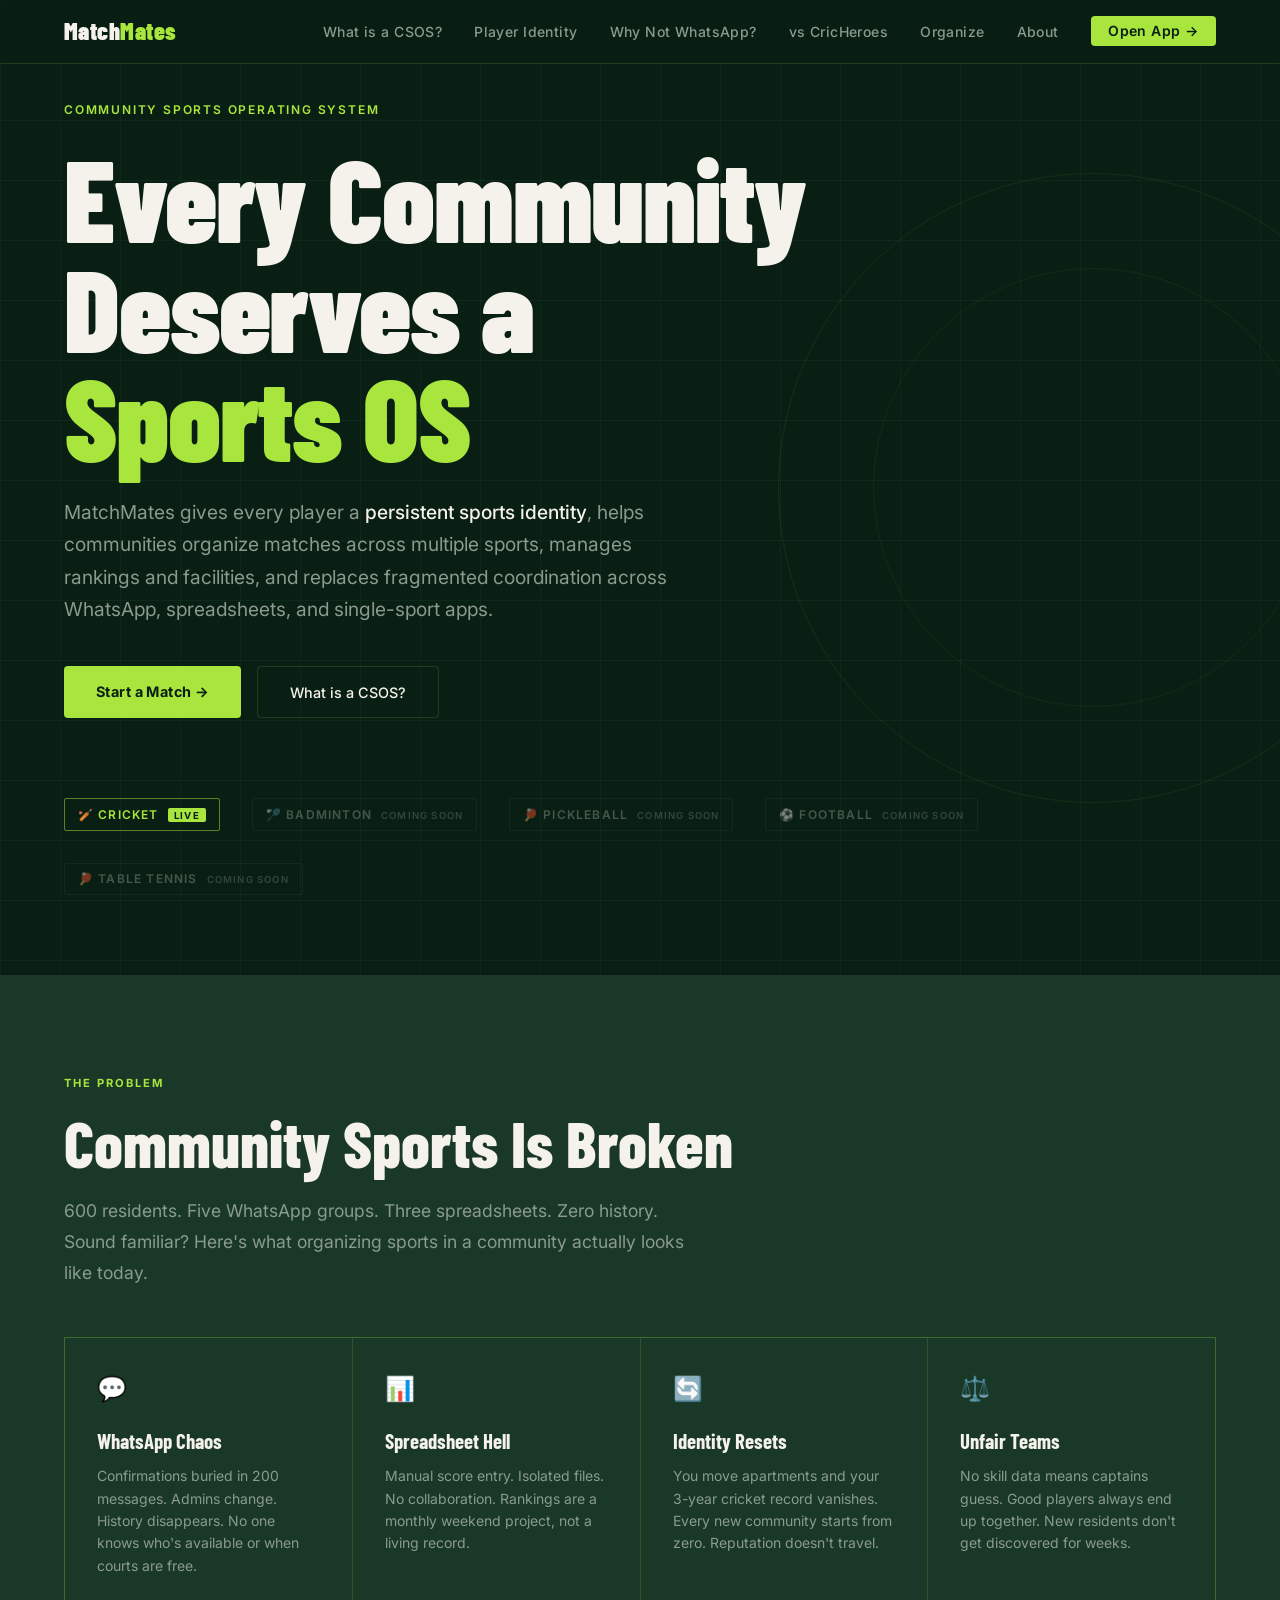
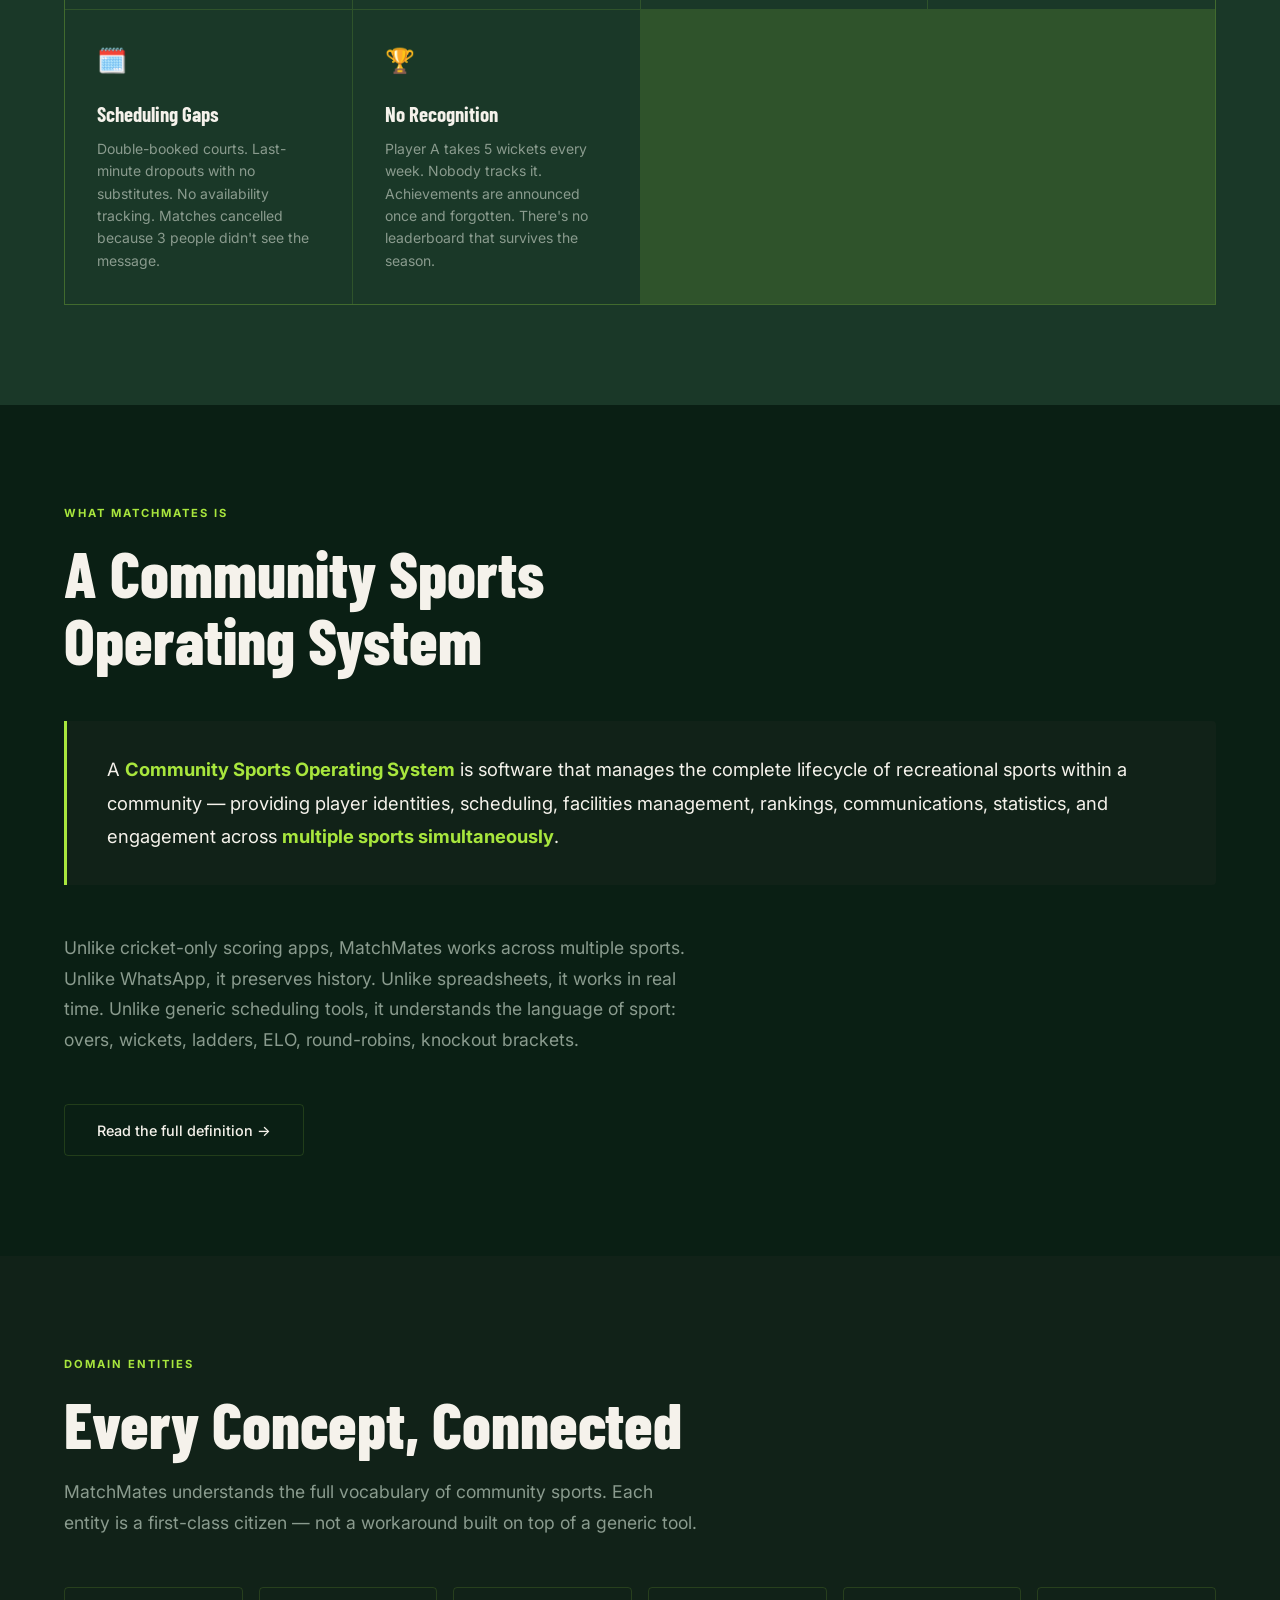
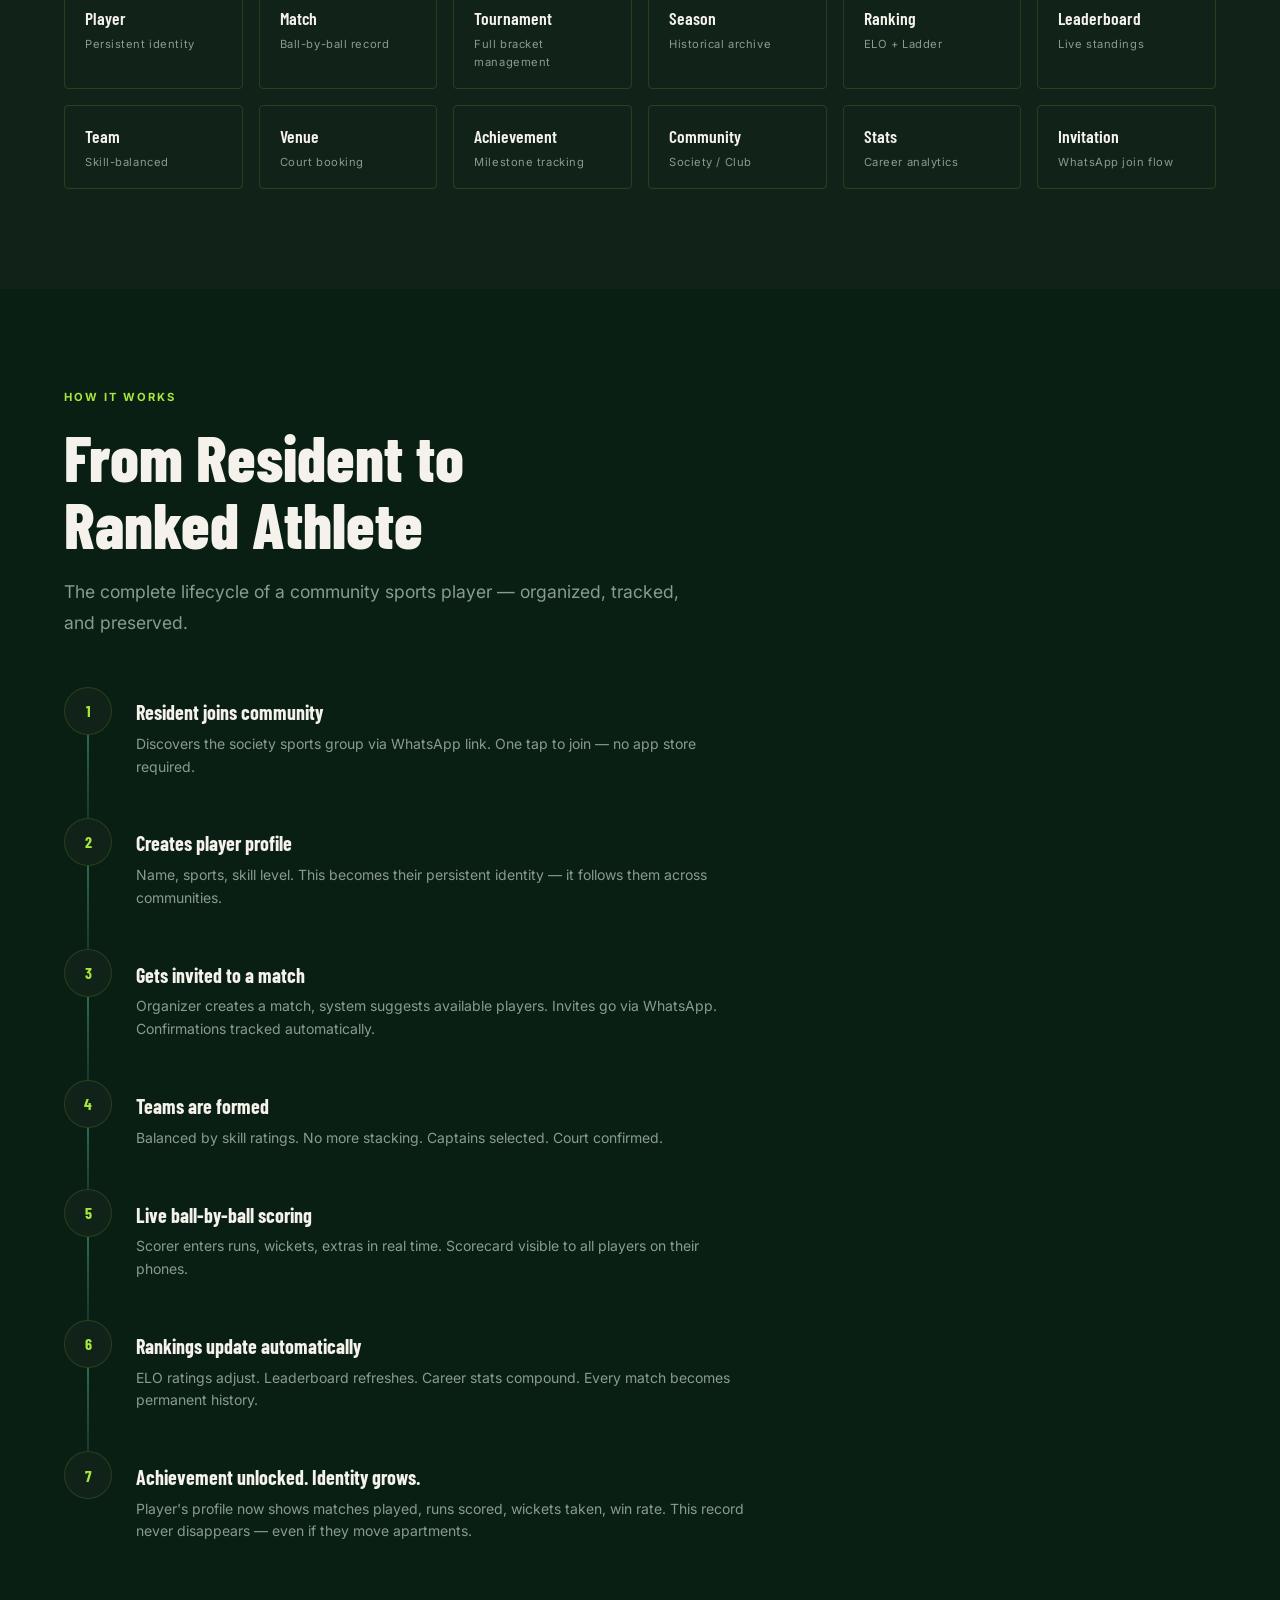
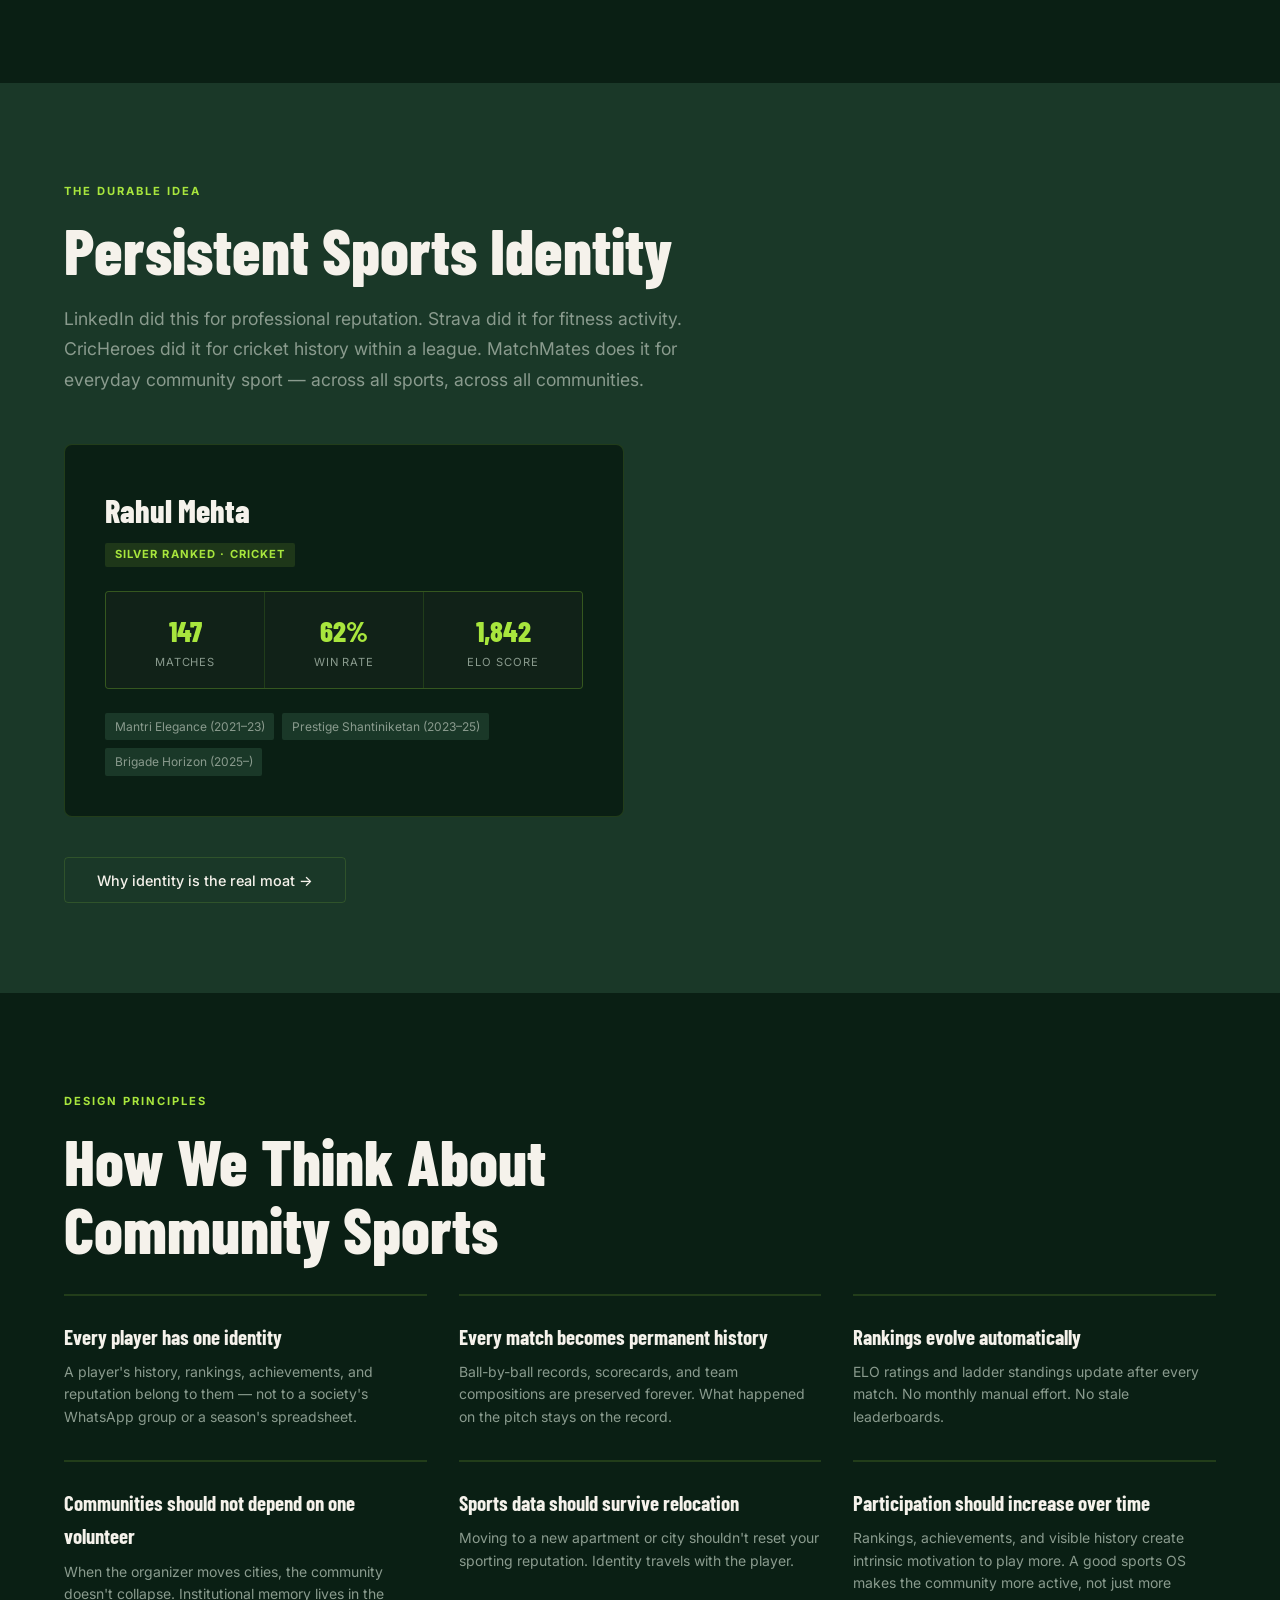
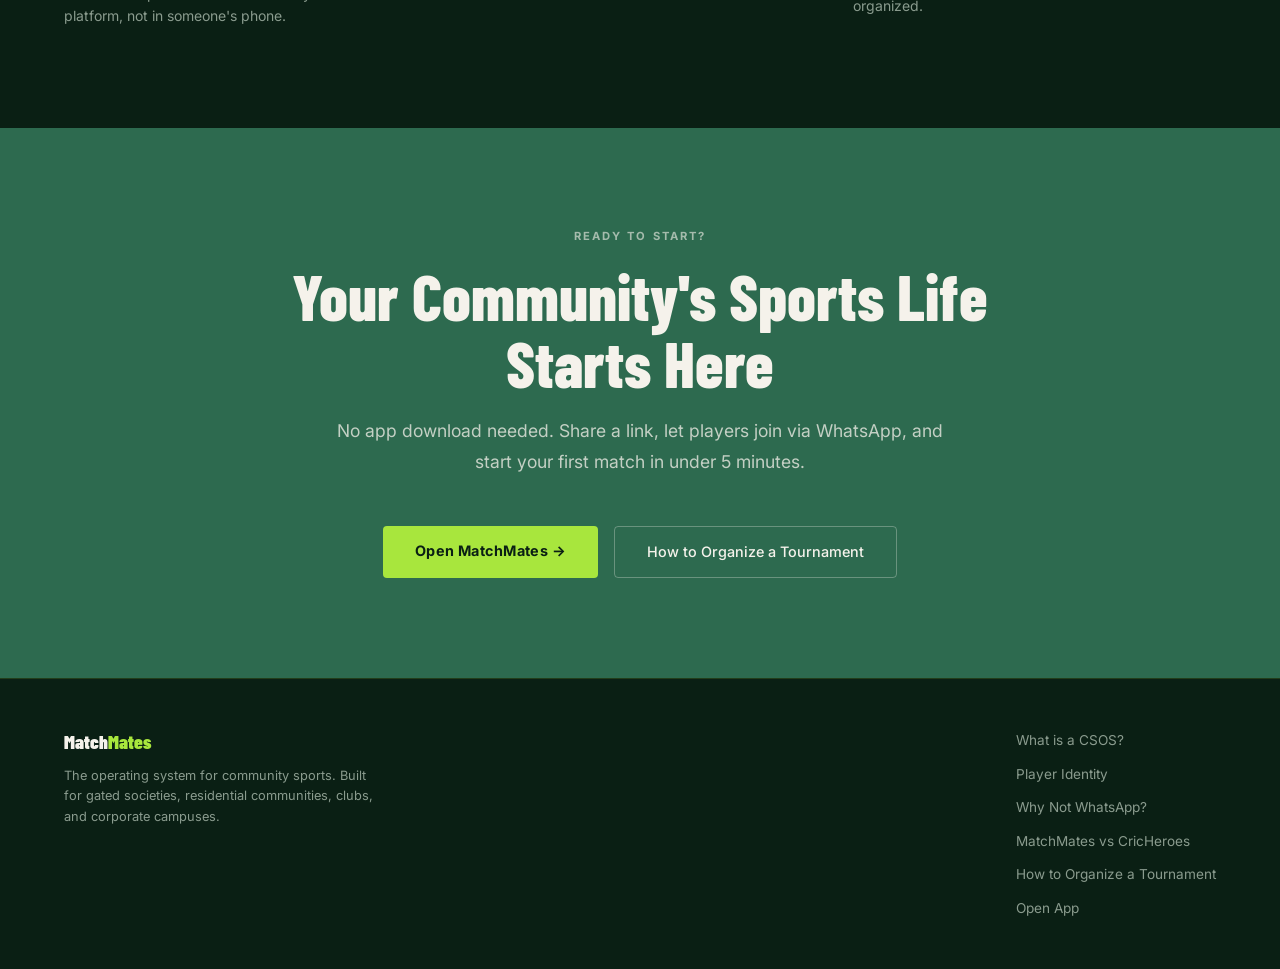
==== index.html @ 1f7d00da "Mark cricket as live, other sports as coming soon on homepage" ====
<!DOCTYPE html>
<html lang="en">
<head>
  <meta charset="UTF-8">
  <meta name="viewport" content="width=device-width, initial-scale=1.0">
  <title>MatchMates — The Operating System for Community Sports</title>
  <meta name="description" content="MatchMates is the community sports operating system for gated societies, residential communities, clubs, and corporate campuses. Manage matches, rankings, facilities, and player identities across cricket, badminton, pickleball, football, and more.">
  <meta name="keywords" content="community sports app, apartment sports management, gated society sports, cricket scoring app, badminton ranking app, sports league management, residential sports software">
  <meta property="og:title" content="MatchMates — Community Sports Operating System">
  <meta property="og:description" content="Organize matches, manage facilities, build player identities, and run rankings across multiple sports — all in one place.">
  <meta property="og:type" content="website">
  <link rel="canonical" href="https://nf2180.github.io/matchmates-web/">
  <link rel="stylesheet" href="css/style.css">
  <!-- Google Analytics -->
  <script async src="https://www.googletagmanager.com/gtag/js?id=G-YB123FQ53Y"></script>
  <script>
    window.dataLayer = window.dataLayer || [];
    function gtag(){dataLayer.push(arguments);}
    gtag("js", new Date());
    gtag("config", "G-YB123FQ53Y");
  </script>

  <script type="application/ld+json">
  {
  "@context": "https://schema.org",
  "@type": "SoftwareApplication",
  "name": "MatchMates",
  "applicationCategory": "SportsApplication",
  "applicationSubCategory": "Community Sports Operating System",
  "description": "MatchMates is a Community Sports Operating System for residential communities, gated societies, clubs, and corporate campuses. It manages player identity, match scheduling, live scoring, rankings, facilities, and community engagement across cricket, badminton, pickleball, football, and table tennis.",
  "operatingSystem": "Web, iOS, Android",
  "url": "https://nf2180.github.io/matchmates-web/",
  "offers": {
    "@type": "Offer",
    "price": "0"
  },
  "featureList": [
    "Persistent player sports identity",
    "Ball-by-ball cricket scoring",
    "ELO rankings and leaderboards",
    "WhatsApp-based player join flow",
    "Multi-sport support",
    "Tournament management",
    "Court and facility booking",
    "Career statistics"
  ],
  "audience": {
    "@type": "Audience",
    "audienceType": "Residents of gated communities, apartment complexes, corporate campuses, recreational clubs"
  }
}
  </script>
  <script type="application/ld+json">
  {
  "@context": "https://schema.org",
  "@type": "Organization",
  "name": "MatchMates",
  "url": "https://nf2180.github.io/matchmates-web/",
  "description": "Builder of the Community Sports Operating System for residential communities in India",
  "knowsAbout": [
    "Community Sports Operating System",
    "Persistent Sports Identity",
    "Cricket scoring",
    "Badminton ranking",
    "Apartment sports management",
    "Gated society sports"
  ]
}
  </script>
  <script type="application/ld+json">
  {
  "@context": "https://schema.org",
  "@type": "FAQPage",
  "mainEntity": [
    {
      "@type": "Question",
      "name": "What is a Community Sports Operating System?",
      "acceptedAnswer": {
        "@type": "Answer",
        "text": "A Community Sports Operating System (CSOS) is software that manages the complete lifecycle of recreational sports within a community \u2014 providing player identities, scheduling, facilities management, rankings, communications, statistics, and engagement across multiple sports simultaneously."
      }
    },
    {
      "@type": "Question",
      "name": "How is MatchMates different from CricHeroes?",
      "acceptedAnswer": {
        "@type": "Answer",
        "text": "CricHeroes is a cricket scorekeeping platform built for organized leagues and clubs. MatchMates is a multi-sport community operating system built for the complete operational life of a residential community \u2014 covering cricket, badminton, pickleball, football, and table tennis, plus scheduling, facilities, player discovery, and persistent identity."
      }
    },
    {
      "@type": "Question",
      "name": "Why do WhatsApp groups fail for community sports?",
      "acceptedAnswer": {
        "@type": "Answer",
        "text": "WhatsApp groups fail for community sports because they cannot store structured data, maintain rankings, preserve match history, handle court booking, or provide player discovery. Confirmations get buried in messages, history disappears when admins change, and there is no institutional memory. MatchMates provides the structured operational layer that WhatsApp cannot."
      }
    },
    {
      "@type": "Question",
      "name": "What is persistent sports identity?",
      "acceptedAnswer": {
        "@type": "Answer",
        "text": "Persistent sports identity is a player's permanent, cumulative record of sporting activity \u2014 matches, statistics, rankings, achievements, and community memberships \u2014 that belongs to the player and travels with them regardless of where they live or which community they join. MatchMates builds persistent sports identity across all sports and communities."
      }
    },
    {
      "@type": "Question",
      "name": "Which sports does MatchMates support?",
      "acceptedAnswer": {
        "@type": "Answer",
        "text": "MatchMates supports cricket, badminton, pickleball, football, and table tennis, with live ball-by-ball scoring for cricket and ranking systems for all sports."
      }
    }
  ]
}
  </script>
</head>
<body>

<nav aria-label="Main navigation">
  <a href="index.html" class="nav-logo">Match<span>Mates</span></a>
  <ul class="nav-links">
    <li><a href="pages/what-is-csos.html">What is a CSOS?</a></li>
    <li><a href="pages/player-identity.html">Player Identity</a></li>
    <li><a href="pages/why-not-whatsapp.html">Why Not WhatsApp?</a></li>
    <li><a href="pages/vs-cricheroes.html">vs CricHeroes</a></li>
    <li><a href="pages/organize-tournament.html">Organize</a></li>
    <li><a href="about.html">About</a></li>
    <li><a href="https://nf2180.github.io/matchmates" class="nav-cta" target="_blank">Open App →</a></li>
  </ul>
</nav>

<!-- HERO -->
<section class="hero" aria-label="Hero">
  <div class="pitch-grid" aria-hidden="true"></div>
  <div class="pitch-circle" aria-hidden="true"></div>

  <p class="hero-eyebrow">Community Sports Operating System</p>

  <h1 class="hero-title">
    Every Community<br>Deserves a <em>Sports OS</em>
  </h1>

  <p class="hero-subtitle">
    MatchMates gives every player a <strong>persistent sports identity</strong>, helps communities organize matches across multiple sports, manages rankings and facilities, and replaces fragmented coordination across WhatsApp, spreadsheets, and single-sport apps.
  </p>

  <div class="hero-actions">
    <a href="https://nf2180.github.io/matchmates" class="btn-primary" target="_blank">Start a Match →</a>
    <a href="pages/what-is-csos.html" class="btn-secondary">What is a CSOS?</a>
  </div>

  <div class="hero-sports" aria-label="Supported sports">
    <a href="https://nf2180.github.io/matchmates" target="_blank" class="sport-tag" style="text-decoration:none;border-color:rgba(168,230,61,0.5);color:var(--lime)">🏏 Cricket <span style="font-size:0.6rem;background:var(--lime);color:var(--night);padding:0.1rem 0.4rem;border-radius:2px;margin-left:0.3rem;font-weight:700">LIVE</span></a>
    <span class="sport-tag" style="opacity:0.45">🏸 Badminton <span style="font-size:0.6rem;margin-left:0.3rem;opacity:0.7">Coming soon</span></span>
    <span class="sport-tag" style="opacity:0.45">🏓 Pickleball <span style="font-size:0.6rem;margin-left:0.3rem;opacity:0.7">Coming soon</span></span>
    <span class="sport-tag" style="opacity:0.45">⚽ Football <span style="font-size:0.6rem;margin-left:0.3rem;opacity:0.7">Coming soon</span></span>
    <span class="sport-tag" style="opacity:0.45">🏓 Table Tennis <span style="font-size:0.6rem;margin-left:0.3rem;opacity:0.7">Coming soon</span></span>
  </div>
</section>

<!-- THE PROBLEM -->
<section class="problems" aria-labelledby="problems-heading">
  <p class="section-eyebrow">The Problem</p>
  <h2 class="section-title" id="problems-heading">Community Sports Is Broken</h2>
  <p class="section-lead">600 residents. Five WhatsApp groups. Three spreadsheets. Zero history. Sound familiar? Here's what organizing sports in a community actually looks like today.</p>

  <div class="problem-grid">
    <div class="problem-card">
      <div class="problem-icon">💬</div>
      <h3 class="problem-title">WhatsApp Chaos</h3>
      <p class="problem-desc">Confirmations buried in 200 messages. Admins change. History disappears. No one knows who's available or when courts are free.</p>
    </div>
    <div class="problem-card">
      <div class="problem-icon">📊</div>
      <h3 class="problem-title">Spreadsheet Hell</h3>
      <p class="problem-desc">Manual score entry. Isolated files. No collaboration. Rankings are a monthly weekend project, not a living record.</p>
    </div>
    <div class="problem-card">
      <div class="problem-icon">🔄</div>
      <h3 class="problem-title">Identity Resets</h3>
      <p class="problem-desc">You move apartments and your 3-year cricket record vanishes. Every new community starts from zero. Reputation doesn't travel.</p>
    </div>
    <div class="problem-card">
      <div class="problem-icon">⚖️</div>
      <h3 class="problem-title">Unfair Teams</h3>
      <p class="problem-desc">No skill data means captains guess. Good players always end up together. New residents don't get discovered for weeks.</p>
    </div>
    <div class="problem-card">
      <div class="problem-icon">🗓️</div>
      <h3 class="problem-title">Scheduling Gaps</h3>
      <p class="problem-desc">Double-booked courts. Last-minute dropouts with no substitutes. No availability tracking. Matches cancelled because 3 people didn't see the message.</p>
    </div>
    <div class="problem-card">
      <div class="problem-icon">🏆</div>
      <h3 class="problem-title">No Recognition</h3>
      <p class="problem-desc">Player A takes 5 wickets every week. Nobody tracks it. Achievements are announced once and forgotten. There's no leaderboard that survives the season.</p>
    </div>
  </div>
</section>

<!-- DEFINITION -->
<section aria-labelledby="definition-heading">
  <p class="section-eyebrow">What MatchMates Is</p>
  <h2 class="section-title" id="definition-heading">A Community Sports<br>Operating System</h2>

  <div class="definition-block">
    <p>
      A <strong>Community Sports Operating System</strong> is software that manages the complete lifecycle of recreational sports within a community — providing player identities, scheduling, facilities management, rankings, communications, statistics, and engagement across <strong>multiple sports simultaneously</strong>.
    </p>
  </div>

  <p class="section-lead">
    Unlike cricket-only scoring apps, MatchMates works across multiple sports. Unlike WhatsApp, it preserves history. Unlike spreadsheets, it works in real time. Unlike generic scheduling tools, it understands the language of sport: overs, wickets, ladders, ELO, round-robins, knockout brackets.
  </p>

  <div class="hero-actions">
    <a href="pages/what-is-csos.html" class="btn-secondary">Read the full definition →</a>
  </div>
</section>

<!-- DOMAIN ENTITIES -->
<section class="entities-section" aria-labelledby="entities-heading">
  <p class="section-eyebrow">Domain Entities</p>
  <h2 class="section-title" id="entities-heading">Every Concept, Connected</h2>
  <p class="section-lead">MatchMates understands the full vocabulary of community sports. Each entity is a first-class citizen — not a workaround built on top of a generic tool.</p>

  <div class="entity-grid">
    <div class="entity-pill">Player <span class="entity-sub">Persistent identity</span></div>
    <div class="entity-pill">Match <span class="entity-sub">Ball-by-ball record</span></div>
    <div class="entity-pill">Tournament <span class="entity-sub">Full bracket management</span></div>
    <div class="entity-pill">Season <span class="entity-sub">Historical archive</span></div>
    <div class="entity-pill">Ranking <span class="entity-sub">ELO + Ladder</span></div>
    <div class="entity-pill">Leaderboard <span class="entity-sub">Live standings</span></div>
    <div class="entity-pill">Team <span class="entity-sub">Skill-balanced</span></div>
    <div class="entity-pill">Venue <span class="entity-sub">Court booking</span></div>
    <div class="entity-pill">Achievement <span class="entity-sub">Milestone tracking</span></div>
    <div class="entity-pill">Community <span class="entity-sub">Society / Club</span></div>
    <div class="entity-pill">Stats <span class="entity-sub">Career analytics</span></div>
    <div class="entity-pill">Invitation <span class="entity-sub">WhatsApp join flow</span></div>
  </div>
</section>

<!-- WORKFLOW -->
<section class="workflow" aria-labelledby="workflow-heading">
  <p class="section-eyebrow">How It Works</p>
  <h2 class="section-title" id="workflow-heading">From Resident to<br>Ranked Athlete</h2>
  <p class="section-lead">The complete lifecycle of a community sports player — organized, tracked, and preserved.</p>

  <div class="flow-steps">
    <div class="flow-step">
      <div class="flow-line"></div>
      <div class="flow-num">1</div>
      <div class="flow-content">
        <p class="flow-title">Resident joins community</p>
        <p class="flow-desc">Discovers the society sports group via WhatsApp link. One tap to join — no app store required.</p>
      </div>
    </div>
    <div class="flow-step">
      <div class="flow-line"></div>
      <div class="flow-num">2</div>
      <div class="flow-content">
        <p class="flow-title">Creates player profile</p>
        <p class="flow-desc">Name, sports, skill level. This becomes their persistent identity — it follows them across communities.</p>
      </div>
    </div>
    <div class="flow-step">
      <div class="flow-line"></div>
      <div class="flow-num">3</div>
      <div class="flow-content">
        <p class="flow-title">Gets invited to a match</p>
        <p class="flow-desc">Organizer creates a match, system suggests available players. Invites go via WhatsApp. Confirmations tracked automatically.</p>
      </div>
    </div>
    <div class="flow-step">
      <div class="flow-line"></div>
      <div class="flow-num">4</div>
      <div class="flow-content">
        <p class="flow-title">Teams are formed</p>
        <p class="flow-desc">Balanced by skill ratings. No more stacking. Captains selected. Court confirmed.</p>
      </div>
    </div>
    <div class="flow-step">
      <div class="flow-line"></div>
      <div class="flow-num">5</div>
      <div class="flow-content">
        <p class="flow-title">Live ball-by-ball scoring</p>
        <p class="flow-desc">Scorer enters runs, wickets, extras in real time. Scorecard visible to all players on their phones.</p>
      </div>
    </div>
    <div class="flow-step">
      <div class="flow-line"></div>
      <div class="flow-num">6</div>
      <div class="flow-content">
        <p class="flow-title">Rankings update automatically</p>
        <p class="flow-desc">ELO ratings adjust. Leaderboard refreshes. Career stats compound. Every match becomes permanent history.</p>
      </div>
    </div>
    <div class="flow-step">
      <div class="flow-num">7</div>
      <div class="flow-content">
        <p class="flow-title">Achievement unlocked. Identity grows.</p>
        <p class="flow-desc">Player's profile now shows matches played, runs scored, wickets taken, win rate. This record never disappears — even if they move apartments.</p>
      </div>
    </div>
  </div>
</section>

<!-- IDENTITY -->
<section class="identity-section" aria-labelledby="identity-heading">
  <p class="section-eyebrow">The Durable Idea</p>
  <h2 class="section-title" id="identity-heading">Persistent Sports Identity</h2>
  <p class="section-lead">LinkedIn did this for professional reputation. Strava did it for fitness activity. CricHeroes did it for cricket history within a league. MatchMates does it for everyday community sport — across all sports, across all communities.</p>

  <div class="identity-card" aria-label="Example player profile">
    <p class="identity-name">Rahul Mehta</p>
    <span class="identity-badge">Silver Ranked · Cricket</span>

    <div class="identity-stats">
      <div class="stat">
        <p class="stat-num">147</p>
        <p class="stat-label">Matches</p>
      </div>
      <div class="stat">
        <p class="stat-num">62%</p>
        <p class="stat-label">Win Rate</p>
      </div>
      <div class="stat">
        <p class="stat-num">1,842</p>
        <p class="stat-label">ELO Score</p>
      </div>
    </div>

    <div class="identity-trail">
      <span class="trail-tag">Mantri Elegance (2021–23)</span>
      <span class="trail-tag">Prestige Shantiniketan (2023–25)</span>
      <span class="trail-tag">Brigade Horizon (2025–)</span>
    </div>
  </div>

  <br><br>
  <a href="pages/player-identity.html" class="btn-secondary">Why identity is the real moat →</a>
</section>

<!-- PRINCIPLES -->
<section class="principles" aria-labelledby="principles-heading">
  <p class="section-eyebrow">Design Principles</p>
  <h2 class="section-title" id="principles-heading">How We Think About<br>Community Sports</h2>

  <div class="principle-list">
    <div class="principle-item">
      <h3 class="principle-title">Every player has one identity</h3>
      <p class="principle-desc">A player's history, rankings, achievements, and reputation belong to them — not to a society's WhatsApp group or a season's spreadsheet.</p>
    </div>
    <div class="principle-item">
      <h3 class="principle-title">Every match becomes permanent history</h3>
      <p class="principle-desc">Ball-by-ball records, scorecards, and team compositions are preserved forever. What happened on the pitch stays on the record.</p>
    </div>
    <div class="principle-item">
      <h3 class="principle-title">Rankings evolve automatically</h3>
      <p class="principle-desc">ELO ratings and ladder standings update after every match. No monthly manual effort. No stale leaderboards.</p>
    </div>
    <div class="principle-item">
      <h3 class="principle-title">Communities should not depend on one volunteer</h3>
      <p class="principle-desc">When the organizer moves cities, the community doesn't collapse. Institutional memory lives in the platform, not in someone's phone.</p>
    </div>
    <div class="principle-item">
      <h3 class="principle-title">Sports data should survive relocation</h3>
      <p class="principle-desc">Moving to a new apartment or city shouldn't reset your sporting reputation. Identity travels with the player.</p>
    </div>
    <div class="principle-item">
      <h3 class="principle-title">Participation should increase over time</h3>
      <p class="principle-desc">Rankings, achievements, and visible history create intrinsic motivation to play more. A good sports OS makes the community more active, not just more organized.</p>
    </div>
  </div>
</section>

<!-- CTA -->
<section class="cta-section" aria-label="Call to action">
  <p class="section-eyebrow" style="color:rgba(245,242,235,0.6)">Ready to Start?</p>
  <h2 class="section-title">Your Community's Sports Life<br>Starts Here</h2>
  <p class="section-lead">No app download needed. Share a link, let players join via WhatsApp, and start your first match in under 5 minutes.</p>
  <div class="hero-actions" style="justify-content:center">
    <a href="https://nf2180.github.io/matchmates" class="btn-primary" target="_blank">Open MatchMates →</a>
    <a href="pages/organize-tournament.html" class="btn-secondary" style="border-color:rgba(245,242,235,0.3);color:var(--white)">How to Organize a Tournament</a>
  </div>
</section>

<footer>
  <div>
    <p class="footer-brand">Match<span>Mates</span></p>
    <p class="footer-desc">The operating system for community sports. Built for gated societies, residential communities, clubs, and corporate campuses.</p>
  </div>
  <ul class="footer-links">
    <li><a href="pages/what-is-csos.html">What is a CSOS?</a></li>
    <li><a href="pages/player-identity.html">Player Identity</a></li>
    <li><a href="pages/why-not-whatsapp.html">Why Not WhatsApp?</a></li>
    <li><a href="pages/vs-cricheroes.html">MatchMates vs CricHeroes</a></li>
    <li><a href="pages/organize-tournament.html">How to Organize a Tournament</a></li>
    <li><a href="https://nf2180.github.io/matchmates" target="_blank">Open App</a></li>
  </ul>
</footer>

</body>
</html>
---- css/style.css ----
@import url('https://fonts.googleapis.com/css2?family=Barlow+Condensed:wght@400;600;700;900&family=Inter:wght@300;400;500;600&display=swap');

:root {
  --night: #0A1F14;
  --forest: #1A3828;
  --grass: #2D6A4F;
  --lime: #A8E63D;
  --lime-dark: #8BC429;
  --white: #F5F2EB;
  --slate: #8A9B8E;
  --card-bg: #112218;
  --border: rgba(168,230,61,0.15);
}

*, *::before, *::after { box-sizing: border-box; margin: 0; padding: 0; }

html { scroll-behavior: smooth; }

body {
  background: var(--night);
  color: var(--white);
  font-family: 'Inter', sans-serif;
  font-size: 16px;
  line-height: 1.6;
  -webkit-font-smoothing: antialiased;
}

/* ── NAV ── */
nav {
  position: fixed; top: 0; left: 0; right: 0;
  z-index: 100;
  padding: 0 5vw;
  height: 64px;
  display: flex; align-items: center; justify-content: space-between;
  background: rgba(10,31,20,0.92);
  backdrop-filter: blur(12px);
  border-bottom: 1px solid var(--border);
}

.nav-logo {
  font-family: 'Barlow Condensed', sans-serif;
  font-size: 1.5rem;
  font-weight: 900;
  letter-spacing: 0.02em;
  color: var(--white);
  text-decoration: none;
}

.nav-logo span { color: var(--lime); }

.nav-links {
  display: flex; gap: 2rem; list-style: none;
}

.nav-links a {
  color: var(--slate);
  text-decoration: none;
  font-size: 0.875rem;
  font-weight: 500;
  letter-spacing: 0.03em;
  transition: color 0.2s;
}

.nav-links a:hover { color: var(--lime); }

.nav-cta {
  background: var(--lime);
  color: var(--night) !important;
  padding: 0.4rem 1.1rem;
  border-radius: 4px;
  font-weight: 600 !important;
}

.nav-cta:hover { background: var(--lime-dark); color: var(--night) !important; }

/* ── HERO ── */
.hero {
  min-height: 100vh;
  display: flex; flex-direction: column; justify-content: center;
  padding: 100px 5vw 80px;
  position: relative;
  overflow: hidden;
}

.pitch-grid {
  position: absolute; inset: 0;
  background-image:
    linear-gradient(rgba(45,106,79,0.12) 1px, transparent 1px),
    linear-gradient(90deg, rgba(45,106,79,0.12) 1px, transparent 1px);
  background-size: 60px 60px;
  animation: gridPulse 8s ease-in-out infinite;
}

@keyframes gridPulse {
  0%, 100% { opacity: 0.6; }
  50% { opacity: 1; }
}

.pitch-circle {
  position: absolute;
  right: -10vw; top: 50%; transform: translateY(-50%);
  width: 70vmin; height: 70vmin;
  border: 1px solid rgba(168,230,61,0.08);
  border-radius: 50%;
  animation: rotateSlow 40s linear infinite;
}

.pitch-circle::before {
  content: '';
  position: absolute; inset: 15%;
  border: 1px solid rgba(168,230,61,0.06);
  border-radius: 50%;
}

@keyframes rotateSlow {
  from { transform: translateY(-50%) rotate(0deg); }
  to { transform: translateY(-50%) rotate(360deg); }
}

.hero-eyebrow {
  font-family: 'Inter', sans-serif;
  font-size: 0.75rem;
  font-weight: 600;
  letter-spacing: 0.15em;
  text-transform: uppercase;
  color: var(--lime);
  margin-bottom: 1.5rem;
  position: relative;
}

.hero-title {
  font-family: 'Barlow Condensed', sans-serif;
  font-size: clamp(3.5rem, 9vw, 7.5rem);
  font-weight: 900;
  line-height: 0.95;
  letter-spacing: -0.01em;
  max-width: 14ch;
  position: relative;
  margin-bottom: 1.5rem;
}

.hero-title em {
  font-style: normal;
  color: var(--lime);
}

.hero-subtitle {
  font-size: clamp(1rem, 1.8vw, 1.2rem);
  color: var(--slate);
  max-width: 52ch;
  position: relative;
  line-height: 1.7;
  margin-bottom: 2.5rem;
}

.hero-subtitle strong { color: var(--white); font-weight: 500; }

.hero-actions {
  display: flex; gap: 1rem; flex-wrap: wrap;
  position: relative;
}

.btn-primary {
  background: var(--lime);
  color: var(--night);
  font-family: 'Inter', sans-serif;
  font-weight: 700;
  font-size: 0.9rem;
  letter-spacing: 0.03em;
  padding: 0.85rem 2rem;
  border-radius: 4px;
  text-decoration: none;
  transition: all 0.2s;
}

.btn-primary:hover { background: var(--lime-dark); transform: translateY(-1px); }

.btn-secondary {
  border: 1px solid var(--border);
  color: var(--white);
  font-family: 'Inter', sans-serif;
  font-weight: 500;
  font-size: 0.9rem;
  padding: 0.85rem 2rem;
  border-radius: 4px;
  text-decoration: none;
  transition: all 0.2s;
}

.btn-secondary:hover { border-color: var(--lime); color: var(--lime); }

.hero-sports {
  margin-top: 5rem;
  display: flex; gap: 2rem; flex-wrap: wrap;
  position: relative;
}

.sport-tag {
  font-size: 0.75rem;
  font-weight: 600;
  letter-spacing: 0.1em;
  text-transform: uppercase;
  color: var(--slate);
  padding: 0.35rem 0.8rem;
  border: 1px solid rgba(138,155,142,0.2);
  border-radius: 2px;
}

/* ── SECTIONS ── */
section { padding: 100px 5vw; }

.section-eyebrow {
  font-size: 0.7rem;
  font-weight: 700;
  letter-spacing: 0.18em;
  text-transform: uppercase;
  color: var(--lime);
  margin-bottom: 1rem;
}

.section-title {
  font-family: 'Barlow Condensed', sans-serif;
  font-size: clamp(2.5rem, 5vw, 4rem);
  font-weight: 800;
  line-height: 1.05;
  margin-bottom: 1.25rem;
}

.section-lead {
  font-size: 1.1rem;
  color: var(--slate);
  max-width: 58ch;
  line-height: 1.75;
  margin-bottom: 3rem;
}

/* ── PROBLEM GRID ── */
.problems { background: var(--forest); }

.problem-grid {
  display: grid;
  grid-template-columns: repeat(auto-fill, minmax(280px, 1fr));
  gap: 1px;
  background: var(--border);
  border: 1px solid var(--border);
}

.problem-card {
  background: var(--forest);
  padding: 2rem;
  transition: background 0.2s;
}

.problem-card:hover { background: var(--card-bg); }

.problem-icon {
  font-size: 1.5rem;
  margin-bottom: 1rem;
}

.problem-title {
  font-family: 'Barlow Condensed', sans-serif;
  font-size: 1.3rem;
  font-weight: 700;
  margin-bottom: 0.5rem;
}

.problem-desc {
  font-size: 0.875rem;
  color: var(--slate);
  line-height: 1.6;
}

/* ── DEFINITION ── */
.definition-block {
  border-left: 3px solid var(--lime);
  padding: 2rem 2.5rem;
  background: var(--card-bg);
  margin: 3rem 0;
  border-radius: 0 4px 4px 0;
}

.definition-block p {
  font-size: 1.15rem;
  line-height: 1.8;
  color: var(--white);
}

.definition-block strong { color: var(--lime); }

/* ── ENTITIES ── */
.entities-section { background: var(--card-bg); }

.entity-grid {
  display: grid;
  grid-template-columns: repeat(auto-fill, minmax(160px, 1fr));
  gap: 1rem;
  margin-top: 2rem;
}

.entity-pill {
  border: 1px solid var(--border);
  padding: 1rem 1.25rem;
  border-radius: 4px;
  font-family: 'Barlow Condensed', sans-serif;
  font-size: 1.1rem;
  font-weight: 600;
  color: var(--white);
  transition: all 0.2s;
}

.entity-pill:hover {
  border-color: var(--lime);
  color: var(--lime);
  background: rgba(168,230,61,0.05);
}

.entity-pill .entity-sub {
  display: block;
  font-family: 'Inter', sans-serif;
  font-size: 0.7rem;
  font-weight: 400;
  color: var(--slate);
  margin-top: 0.25rem;
  letter-spacing: 0.05em;
}

/* ── WORKFLOW ── */
.workflow { background: var(--night); }

.flow-steps {
  display: flex;
  flex-direction: column;
  gap: 0;
  max-width: 680px;
  margin-top: 2rem;
}

.flow-step {
  display: grid;
  grid-template-columns: 48px 1fr;
  gap: 1.5rem;
  position: relative;
}

.flow-step:not(:last-child) .flow-line {
  position: absolute;
  left: 23px; top: 48px;
  width: 2px; height: calc(100% - 4px);
  background: linear-gradient(to bottom, var(--grass), transparent);
}

.flow-num {
  width: 48px; height: 48px;
  border: 1px solid var(--border);
  border-radius: 50%;
  display: flex; align-items: center; justify-content: center;
  font-family: 'Barlow Condensed', sans-serif;
  font-size: 1rem;
  font-weight: 700;
  color: var(--lime);
  background: var(--card-bg);
  flex-shrink: 0;
}

.flow-content {
  padding: 0.6rem 0 2.5rem;
}

.flow-title {
  font-family: 'Barlow Condensed', sans-serif;
  font-size: 1.25rem;
  font-weight: 700;
  margin-bottom: 0.3rem;
}

.flow-desc {
  font-size: 0.875rem;
  color: var(--slate);
}

/* ── IDENTITY SECTION ── */
.identity-section { background: var(--forest); }

.identity-card {
  background: var(--night);
  border: 1px solid var(--border);
  border-radius: 8px;
  padding: 2.5rem;
  max-width: 560px;
}

.identity-name {
  font-family: 'Barlow Condensed', sans-serif;
  font-size: 2rem;
  font-weight: 800;
  margin-bottom: 0.25rem;
}

.identity-badge {
  display: inline-block;
  background: rgba(168,230,61,0.12);
  color: var(--lime);
  font-size: 0.7rem;
  font-weight: 700;
  letter-spacing: 0.1em;
  text-transform: uppercase;
  padding: 0.2rem 0.6rem;
  border-radius: 2px;
  margin-bottom: 1.5rem;
}

.identity-stats {
  display: grid;
  grid-template-columns: repeat(3, 1fr);
  gap: 1px;
  background: var(--border);
  border: 1px solid var(--border);
  border-radius: 4px;
  overflow: hidden;
  margin-bottom: 1.5rem;
}

.stat {
  background: var(--card-bg);
  padding: 1rem;
  text-align: center;
}

.stat-num {
  font-family: 'Barlow Condensed', sans-serif;
  font-size: 1.8rem;
  font-weight: 800;
  color: var(--lime);
}

.stat-label {
  font-size: 0.7rem;
  color: var(--slate);
  text-transform: uppercase;
  letter-spacing: 0.08em;
}

.identity-trail {
  display: flex; gap: 0.5rem; flex-wrap: wrap;
}

.trail-tag {
  font-size: 0.75rem;
  color: var(--slate);
  background: var(--forest);
  padding: 0.25rem 0.6rem;
  border-radius: 2px;
}

/* ── PRINCIPLES ── */
.principles { background: var(--night); }

.principle-list {
  display: grid;
  grid-template-columns: repeat(auto-fill, minmax(320px, 1fr));
  gap: 2rem;
  margin-top: 2rem;
}

.principle-item {
  border-top: 2px solid var(--border);
  padding-top: 1.5rem;
  transition: border-color 0.2s;
}

.principle-item:hover { border-color: var(--lime); }

.principle-title {
  font-family: 'Barlow Condensed', sans-serif;
  font-size: 1.3rem;
  font-weight: 700;
  margin-bottom: 0.5rem;
}

.principle-desc {
  font-size: 0.875rem;
  color: var(--slate);
  line-height: 1.6;
}

/* ── CTA ── */
.cta-section {
  background: var(--grass);
  text-align: center;
  padding: 100px 5vw;
}

.cta-section .section-title { color: var(--white); }
.cta-section .section-lead { color: rgba(245,242,235,0.75); margin-left: auto; margin-right: auto; }

/* ── FOOTER ── */
footer {
  background: var(--night);
  border-top: 1px solid var(--border);
  padding: 3rem 5vw;
  display: grid;
  grid-template-columns: 1fr auto;
  gap: 2rem;
  align-items: start;
}

.footer-brand {
  font-family: 'Barlow Condensed', sans-serif;
  font-size: 1.2rem;
  font-weight: 900;
  color: var(--white);
  margin-bottom: 0.5rem;
}

.footer-brand span { color: var(--lime); }

.footer-desc {
  font-size: 0.8rem;
  color: var(--slate);
  max-width: 40ch;
}

.footer-links {
  display: flex; flex-direction: column; gap: 0.5rem;
  list-style: none;
}

.footer-links a {
  color: var(--slate);
  text-decoration: none;
  font-size: 0.85rem;
  transition: color 0.2s;
}

.footer-links a:hover { color: var(--lime); }

/* ── INNER PAGES ── */
.inner-hero {
  padding: 140px 5vw 80px;
  position: relative;
  overflow: hidden;
}

.inner-hero .pitch-grid { opacity: 0.4; }

.page-eyebrow {
  font-size: 0.7rem;
  font-weight: 700;
  letter-spacing: 0.15em;
  text-transform: uppercase;
  color: var(--lime);
  margin-bottom: 1rem;
}

.page-title {
  font-family: 'Barlow Condensed', sans-serif;
  font-size: clamp(3rem, 6vw, 5.5rem);
  font-weight: 900;
  line-height: 1;
  margin-bottom: 1.25rem;
  max-width: 20ch;
}

.page-intro {
  font-size: 1.1rem;
  color: var(--slate);
  max-width: 58ch;
  line-height: 1.75;
}

.content-section {
  padding: 60px 5vw;
  max-width: 860px;
}

.content-section h2 {
  font-family: 'Barlow Condensed', sans-serif;
  font-size: 2rem;
  font-weight: 800;
  margin: 2.5rem 0 1rem;
  line-height: 1.1;
}

.content-section h3 {
  font-family: 'Barlow Condensed', sans-serif;
  font-size: 1.4rem;
  font-weight: 700;
  margin: 2rem 0 0.75rem;
  color: var(--lime);
}

.content-section p {
  color: var(--slate);
  line-height: 1.8;
  margin-bottom: 1.25rem;
}

.content-section p strong { color: var(--white); }

.content-section ul {
  list-style: none;
  margin: 1rem 0 1.5rem;
}

.content-section ul li {
  color: var(--slate);
  padding: 0.4rem 0;
  padding-left: 1.5rem;
  position: relative;
  line-height: 1.6;
}

.content-section ul li::before {
  content: '→';
  position: absolute; left: 0;
  color: var(--lime);
  font-size: 0.85rem;
}

/* ── COMPARISON TABLE ── */
.compare-table {
  width: 100%;
  border-collapse: collapse;
  margin: 2rem 0;
  font-size: 0.9rem;
}

.compare-table th {
  font-family: 'Barlow Condensed', sans-serif;
  font-size: 1.1rem;
  font-weight: 700;
  padding: 1rem 1.25rem;
  text-align: left;
  background: var(--card-bg);
  border-bottom: 2px solid var(--border);
}

.compare-table th:last-child { color: var(--lime); }

.compare-table td {
  padding: 0.85rem 1.25rem;
  border-bottom: 1px solid var(--border);
  color: var(--slate);
  vertical-align: top;
}

.compare-table td:first-child {
  font-weight: 600;
  color: var(--white);
  width: 30%;
}

.compare-table td:last-child { color: var(--white); }

.compare-table tr:hover td { background: rgba(168,230,61,0.03); }

/* ── RESPONSIVE ── */
@media (max-width: 700px) {
  nav { padding: 0 1.25rem; }
  .nav-links { display: none; }
  section { padding: 70px 1.25rem; }
  .hero { padding: 90px 1.25rem 60px; }
  footer { grid-template-columns: 1fr; }
  .inner-hero { padding: 110px 1.25rem 60px; }
  .content-section { padding: 40px 1.25rem; }
  .identity-stats { grid-template-columns: repeat(3,1fr); }
}
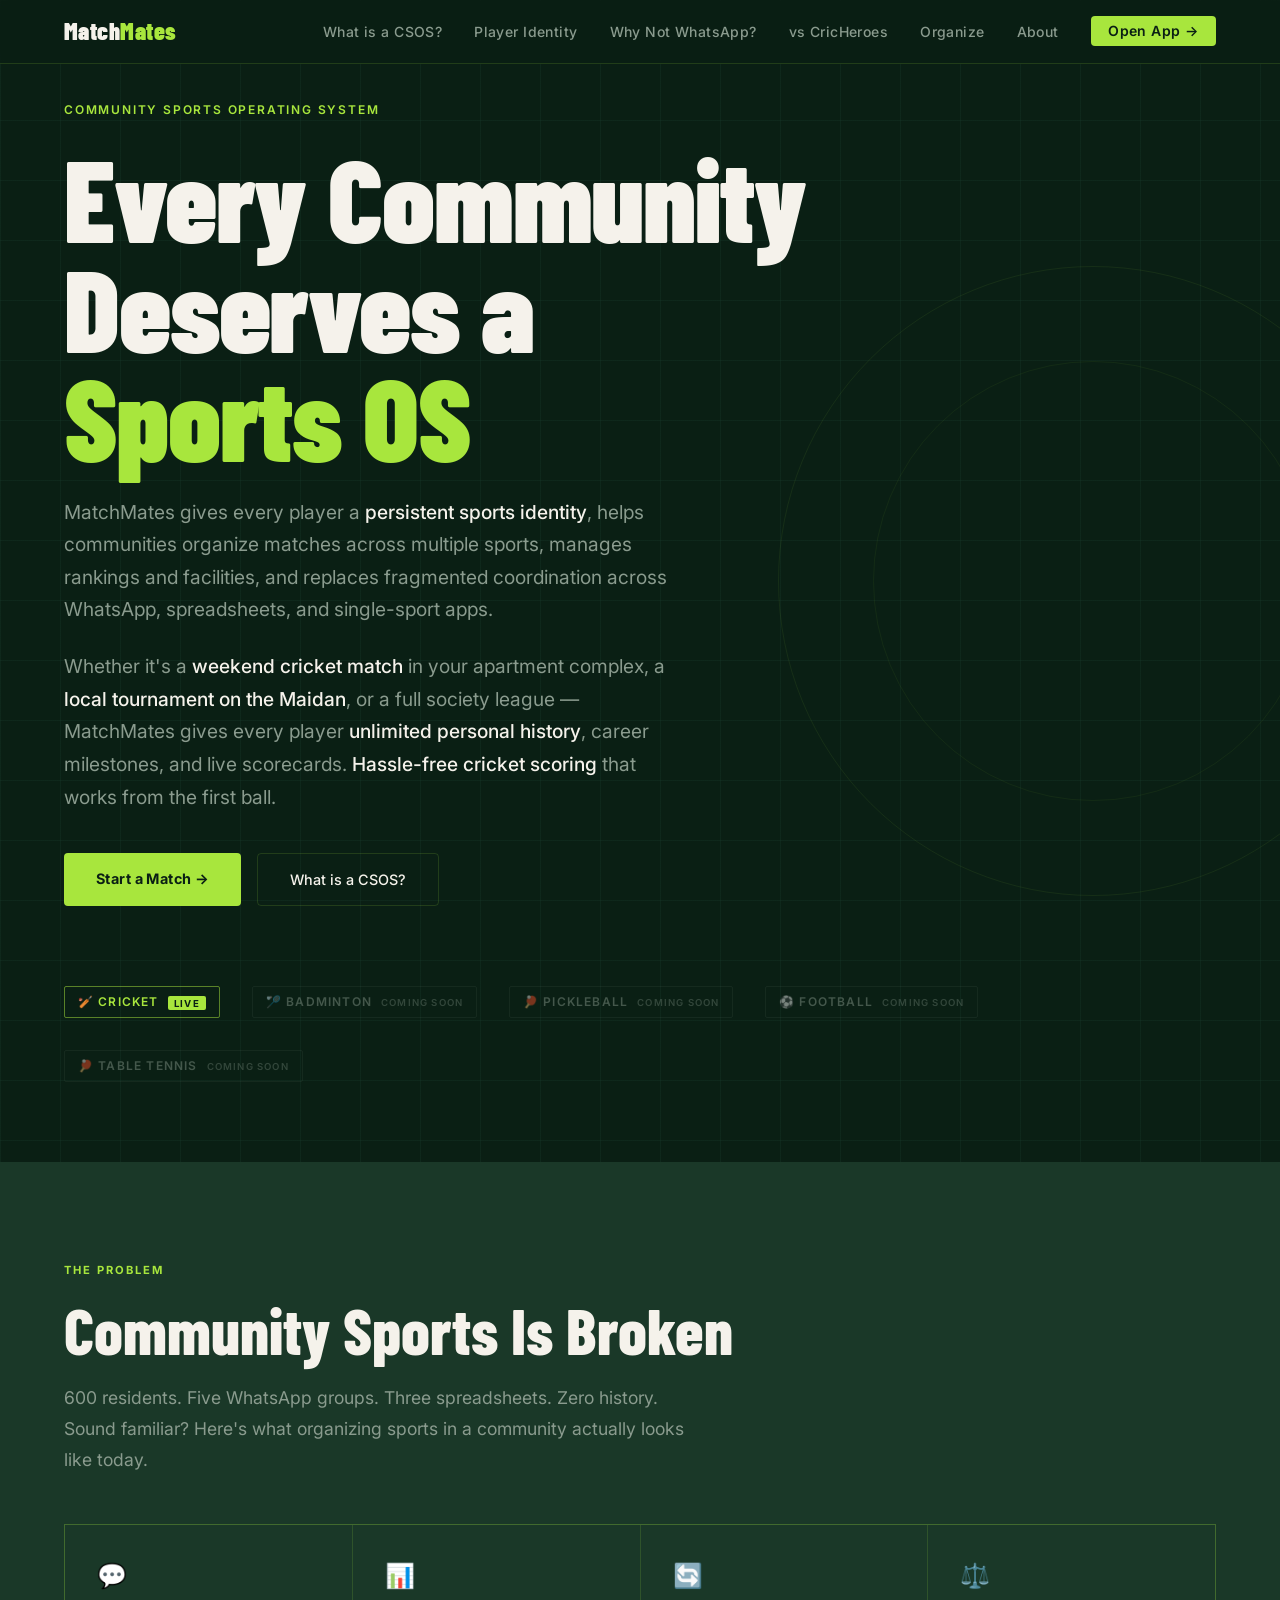
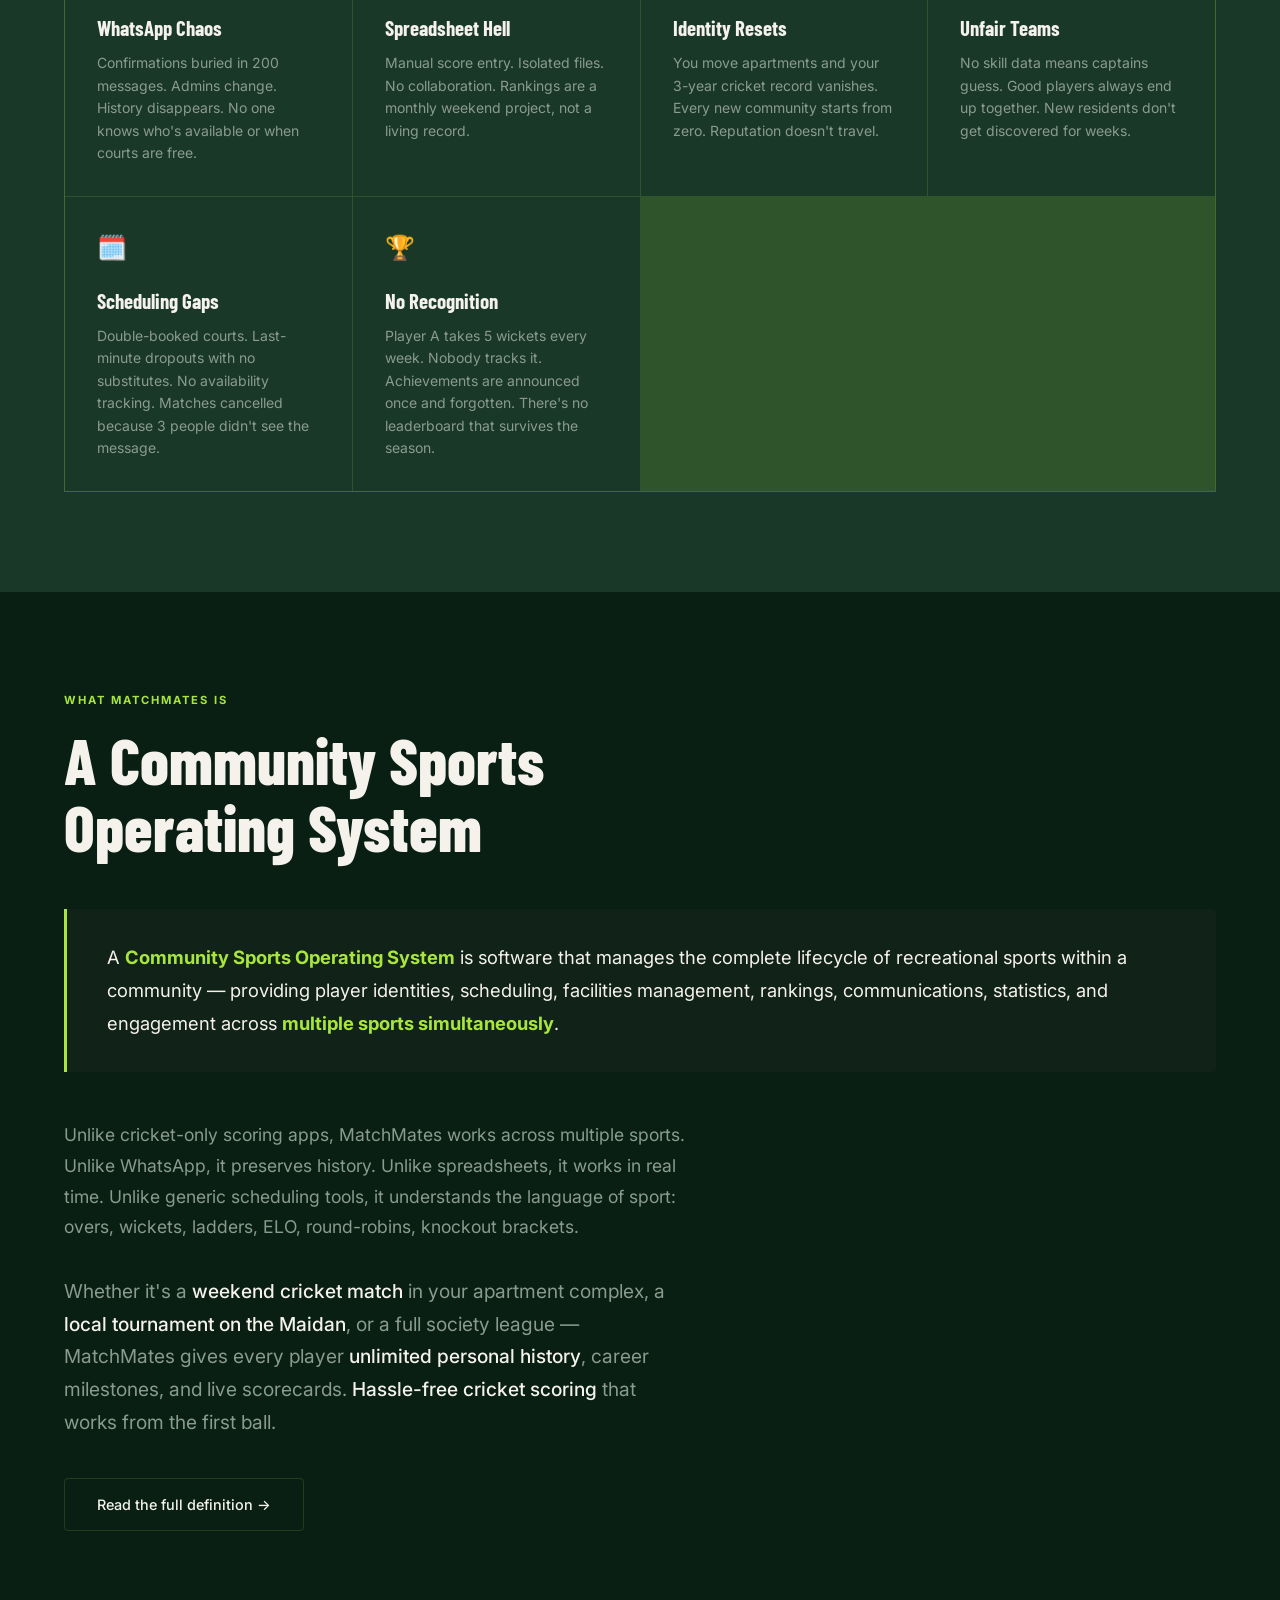
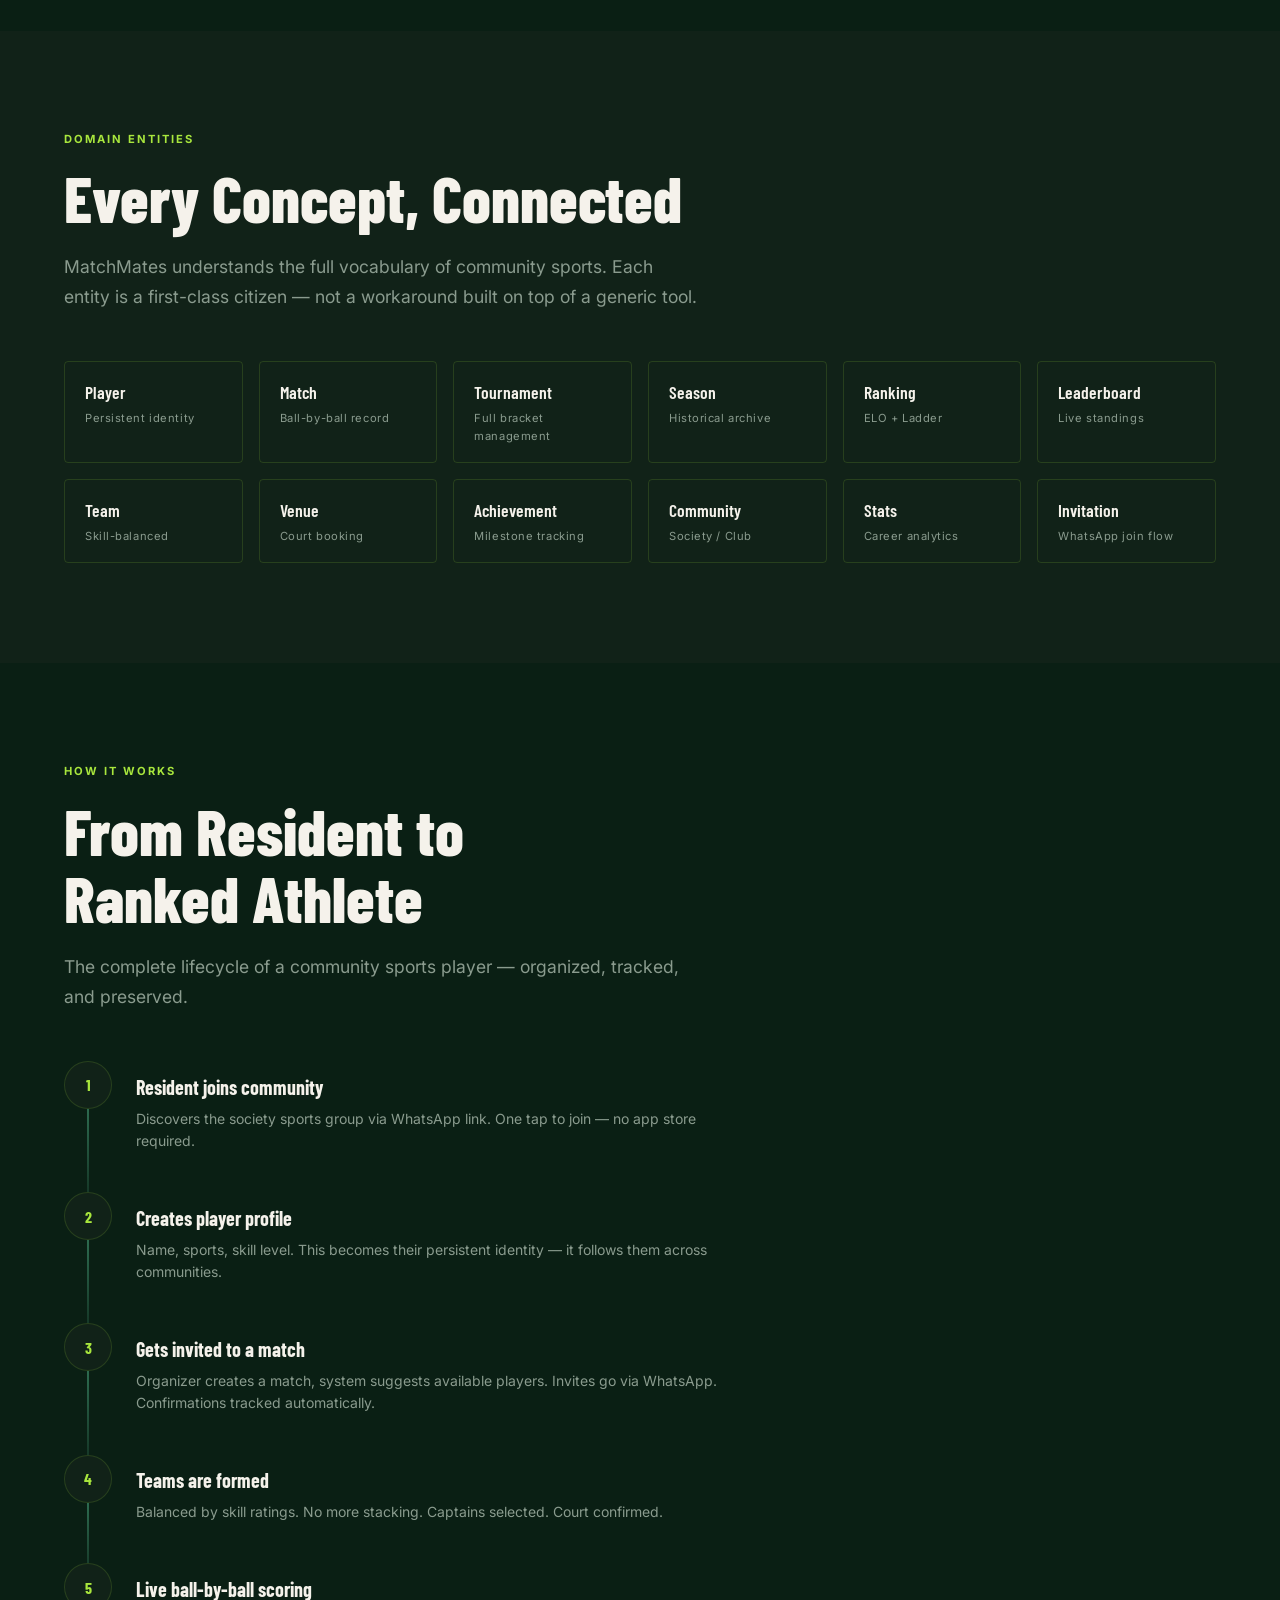
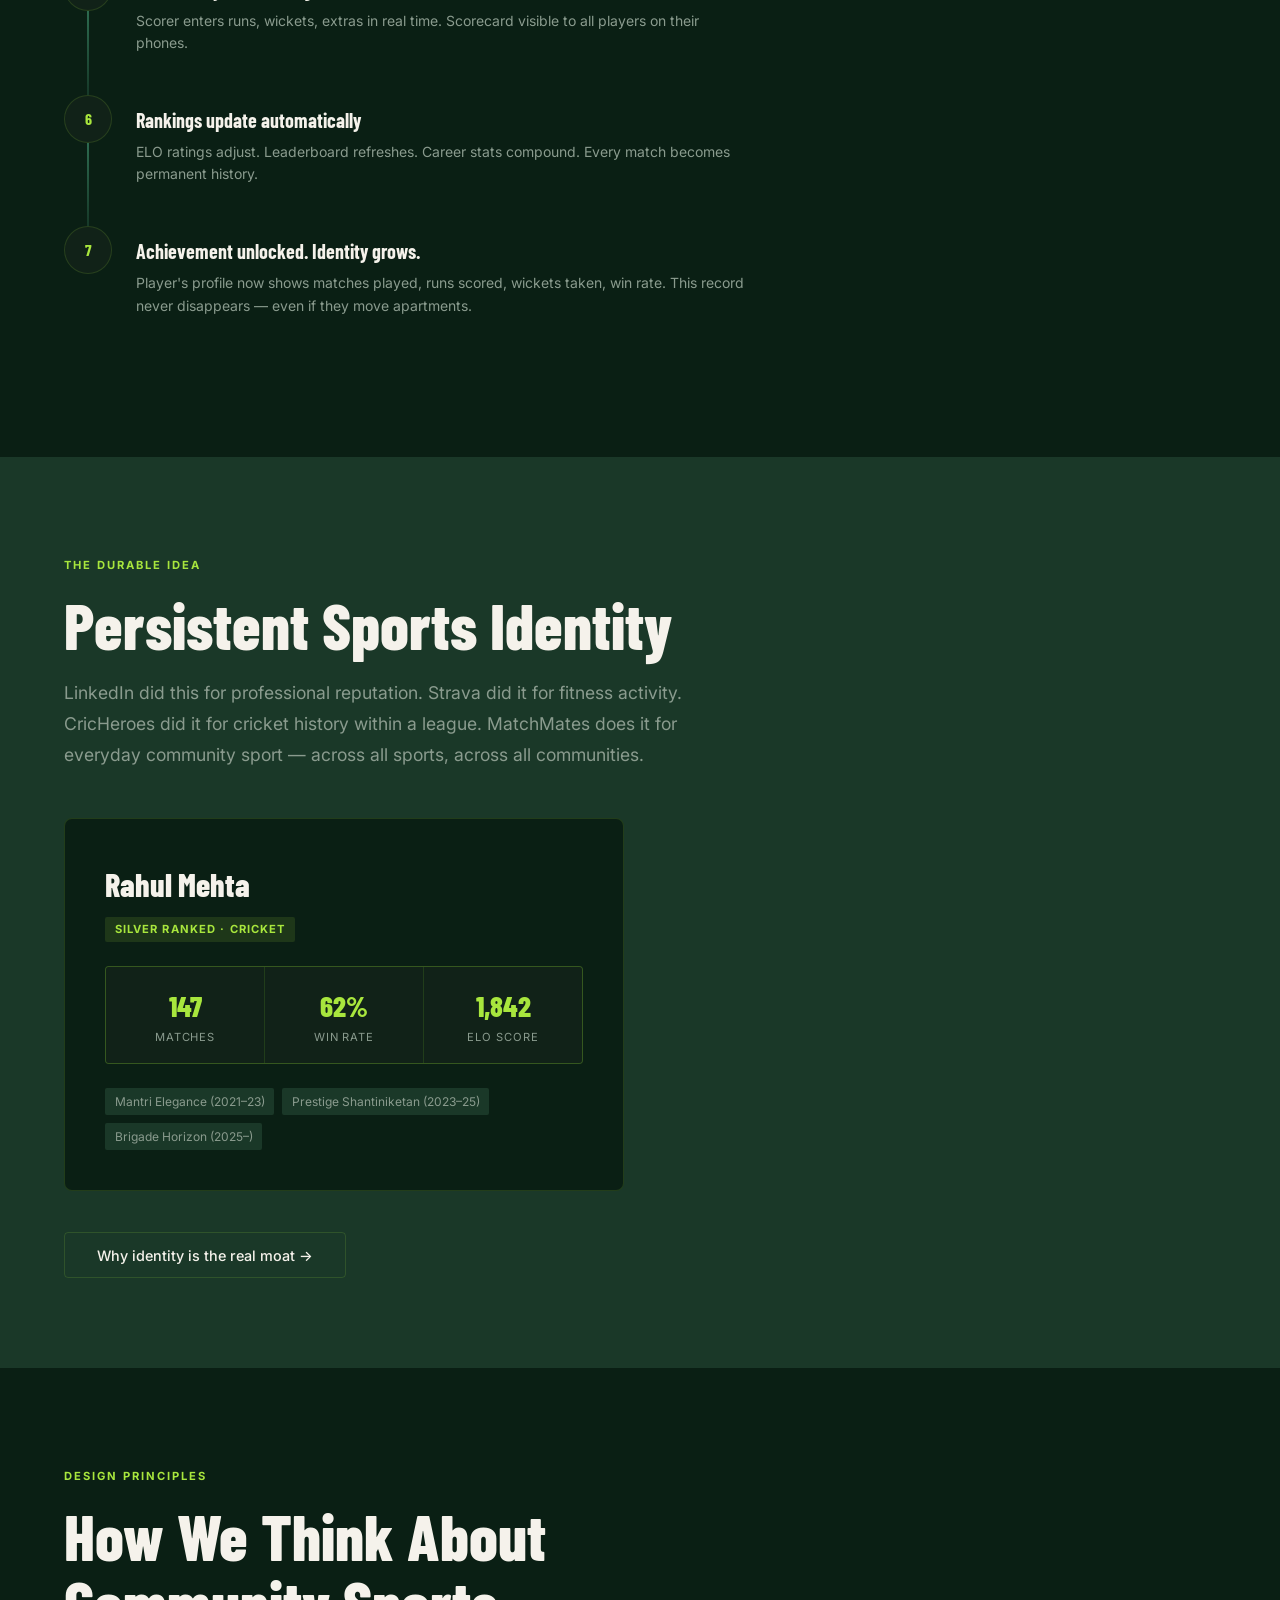
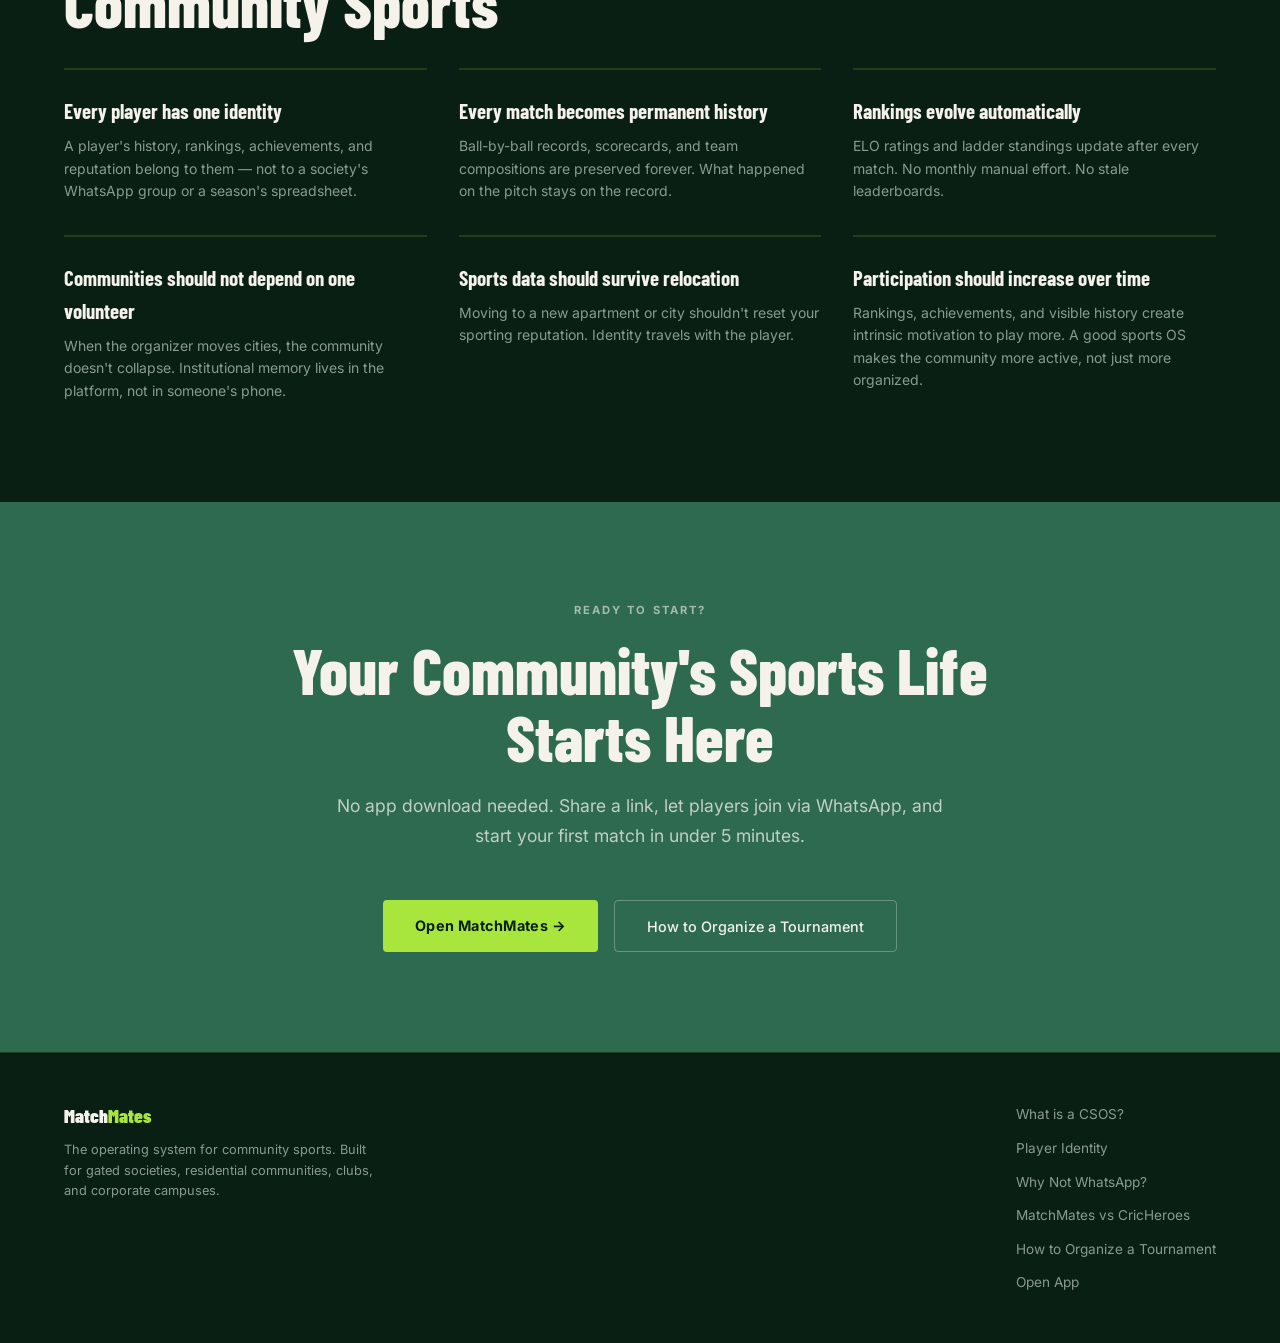
==== commit 3980debb: "On-page keyword optimisation across 5 pages — cricket scoring keywords" ====
--- a/index.html
+++ b/index.html
@@ -4,8 +4,8 @@
   <meta charset="UTF-8">
   <meta name="viewport" content="width=device-width, initial-scale=1.0">
   <title>MatchMates — The Operating System for Community Sports</title>
-  <meta name="description" content="MatchMates is the community sports operating system for gated societies, residential communities, clubs, and corporate campuses. Manage matches, rankings, facilities, and player identities across cricket, badminton, pickleball, football, and more.">
-  <meta name="keywords" content="community sports app, apartment sports management, gated society sports, cricket scoring app, badminton ranking app, sports league management, residential sports software">
+  <meta name="description" content="MatchMates is the cricket scoring app built for apartment tournaments, weekend cricket, and local Maidan cricket in Bangalore and across India. Score matches, track personal milestones, and build unlimited career history — all free.">
+  <meta name="keywords" content="cricket scoring app, cricket scoring app for apartment tournaments, hassle free cricket scoring, cricket scoring for weekend cricket, cricket scoring with unlimited personal history, cricket scoring with personal milestones, cricket scoring for apartment complexes in Bangalore, cricket scoring for Maidan cricket, community sports app, gated society sports, apartment cricket tournament">
   <meta property="og:title" content="MatchMates — Community Sports Operating System">
   <meta property="og:description" content="Organize matches, manage facilities, build player identities, and run rankings across multiple sports — all in one place.">
   <meta property="og:type" content="website">
@@ -146,6 +146,10 @@
     MatchMates gives every player a <strong>persistent sports identity</strong>, helps communities organize matches across multiple sports, manages rankings and facilities, and replaces fragmented coordination across WhatsApp, spreadsheets, and single-sport apps.
   </p>
 
+  <p class="hero-subtitle" style="margin-top:-1rem">
+    Whether it's a <strong>weekend cricket match</strong> in your apartment complex, a <strong>local tournament on the Maidan</strong>, or a full society league — MatchMates gives every player <strong>unlimited personal history</strong>, career milestones, and live scorecards. <strong>Hassle-free cricket scoring</strong> that works from the first ball.
+  </p>
+
   <div class="hero-actions">
     <a href="https://nf2180.github.io/matchmates" class="btn-primary" target="_blank">Start a Match →</a>
     <a href="pages/what-is-csos.html" class="btn-secondary">What is a CSOS?</a>
@@ -213,6 +217,10 @@
 
   <p class="section-lead">
     Unlike cricket-only scoring apps, MatchMates works across multiple sports. Unlike WhatsApp, it preserves history. Unlike spreadsheets, it works in real time. Unlike generic scheduling tools, it understands the language of sport: overs, wickets, ladders, ELO, round-robins, knockout brackets.
+  </p>
+
+  <p class="hero-subtitle" style="margin-top:-1rem">
+    Whether it's a <strong>weekend cricket match</strong> in your apartment complex, a <strong>local tournament on the Maidan</strong>, or a full society league — MatchMates gives every player <strong>unlimited personal history</strong>, career milestones, and live scorecards. <strong>Hassle-free cricket scoring</strong> that works from the first ball.
   </p>
 
   <div class="hero-actions">
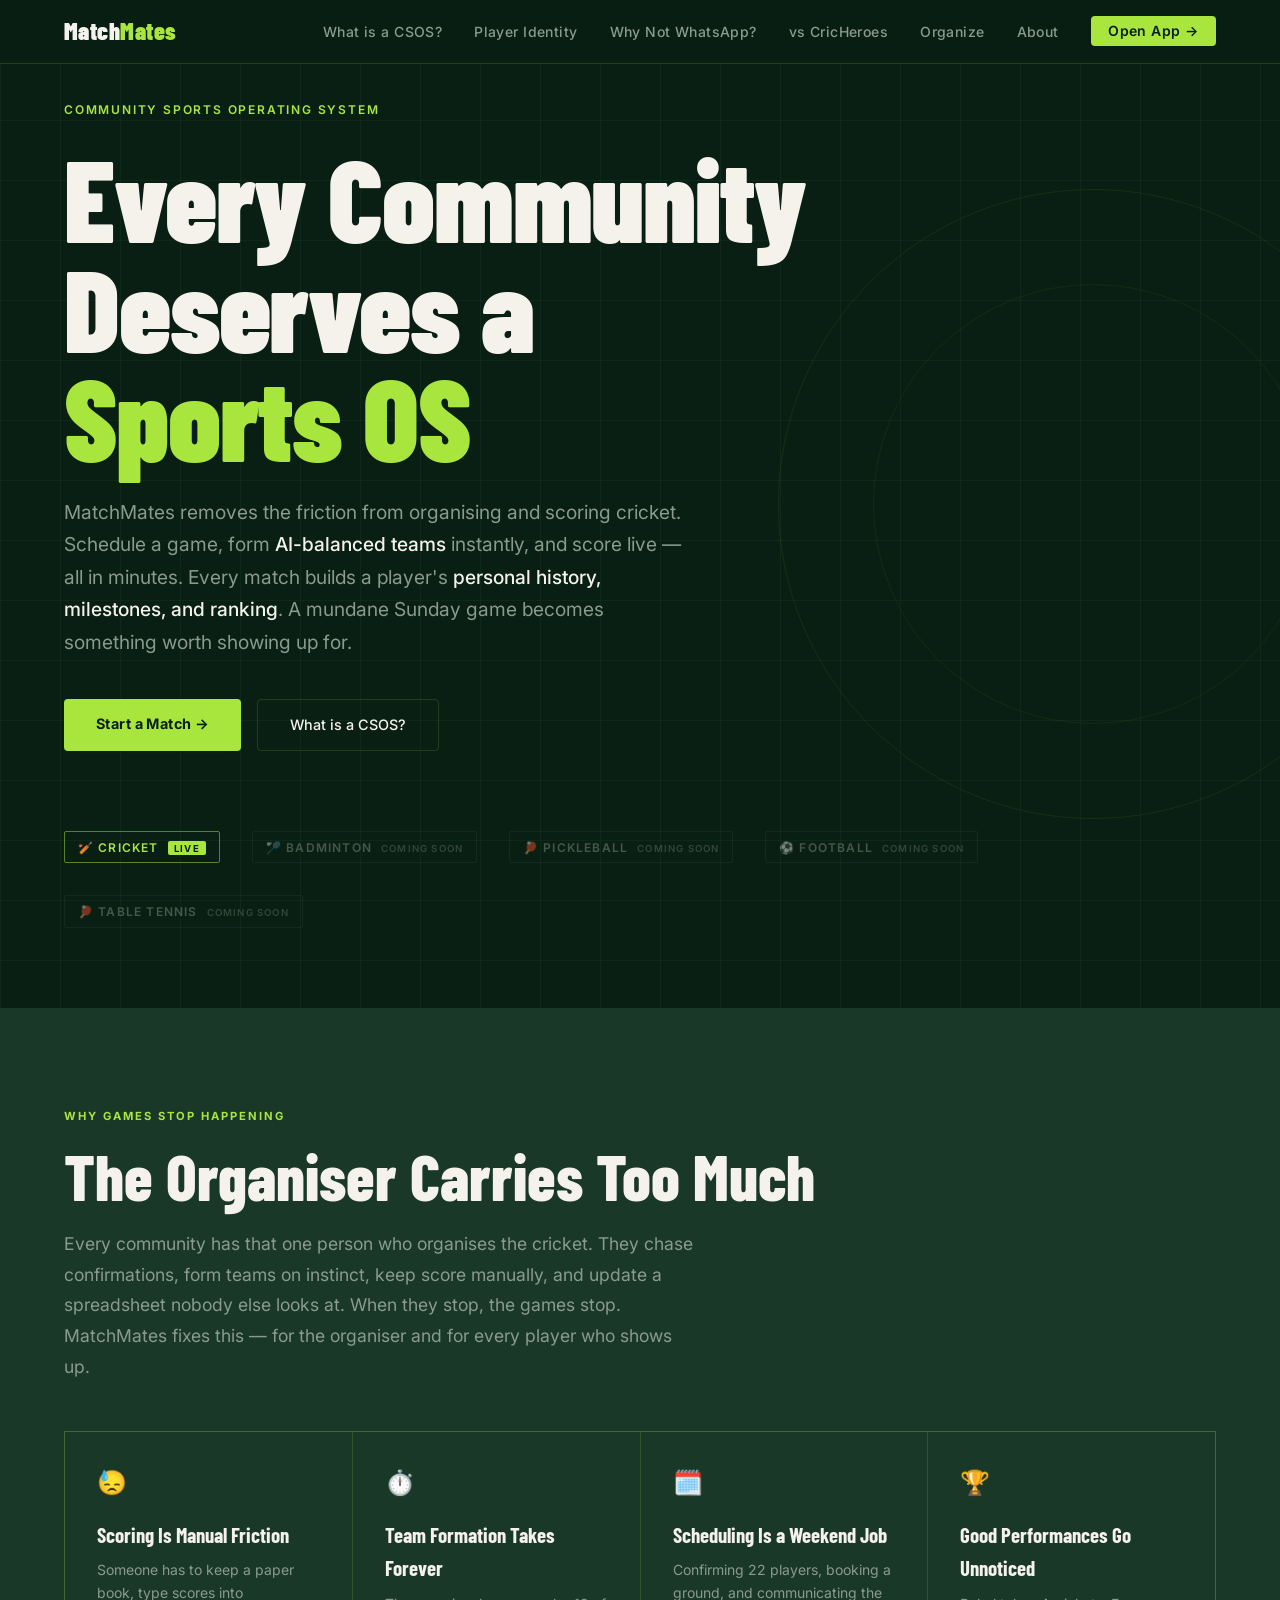
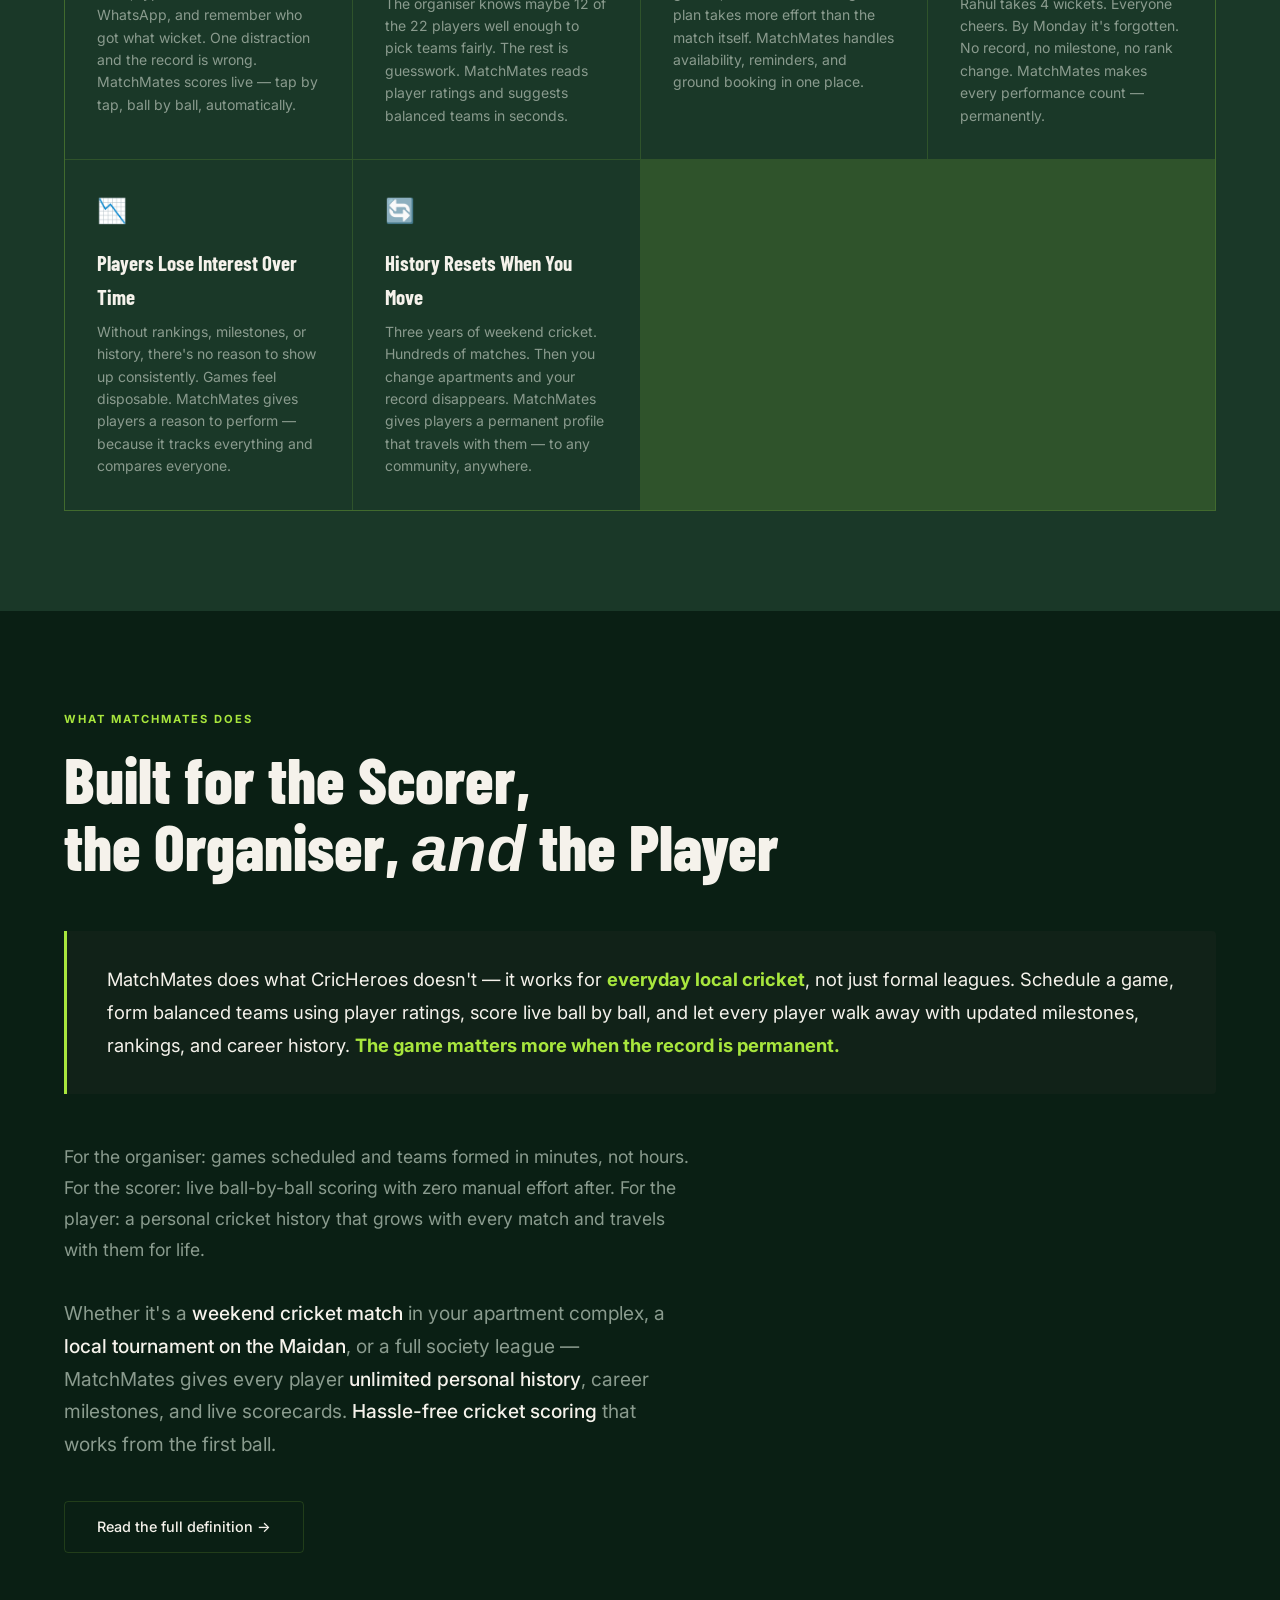
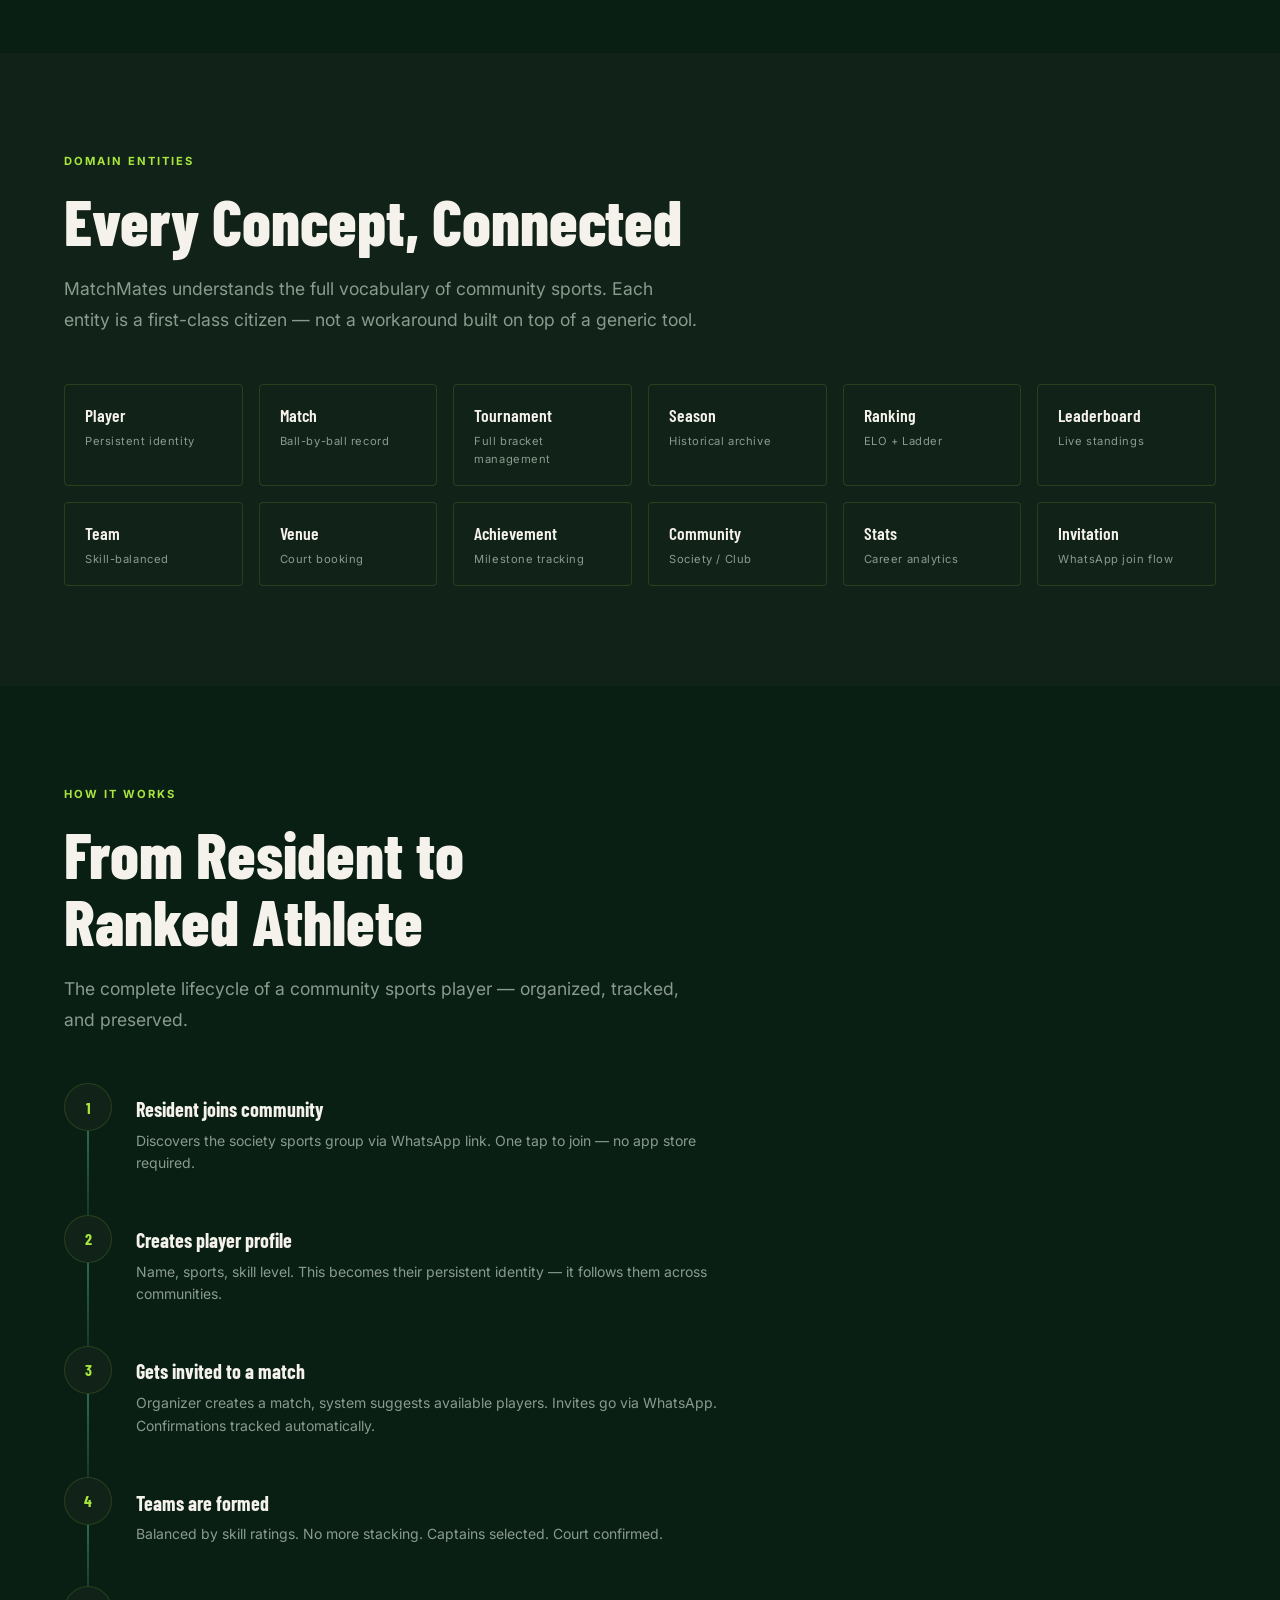
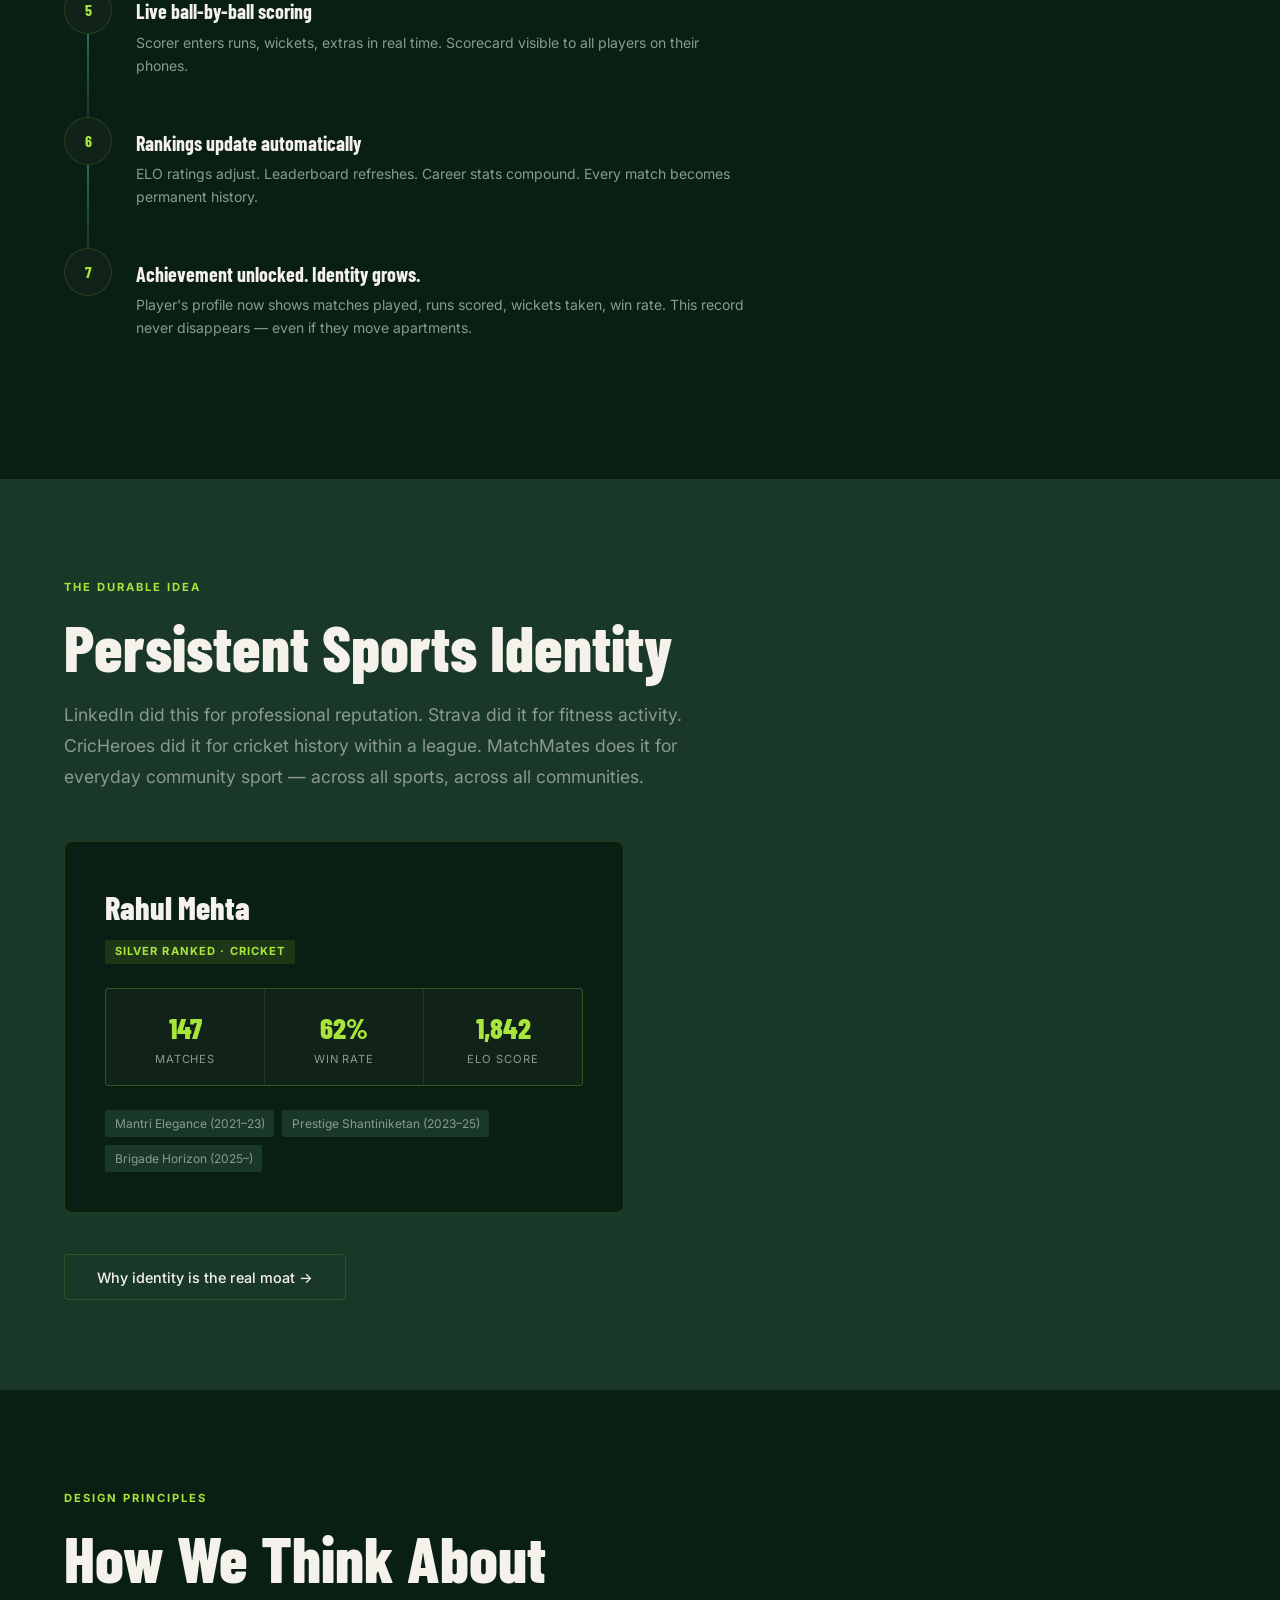
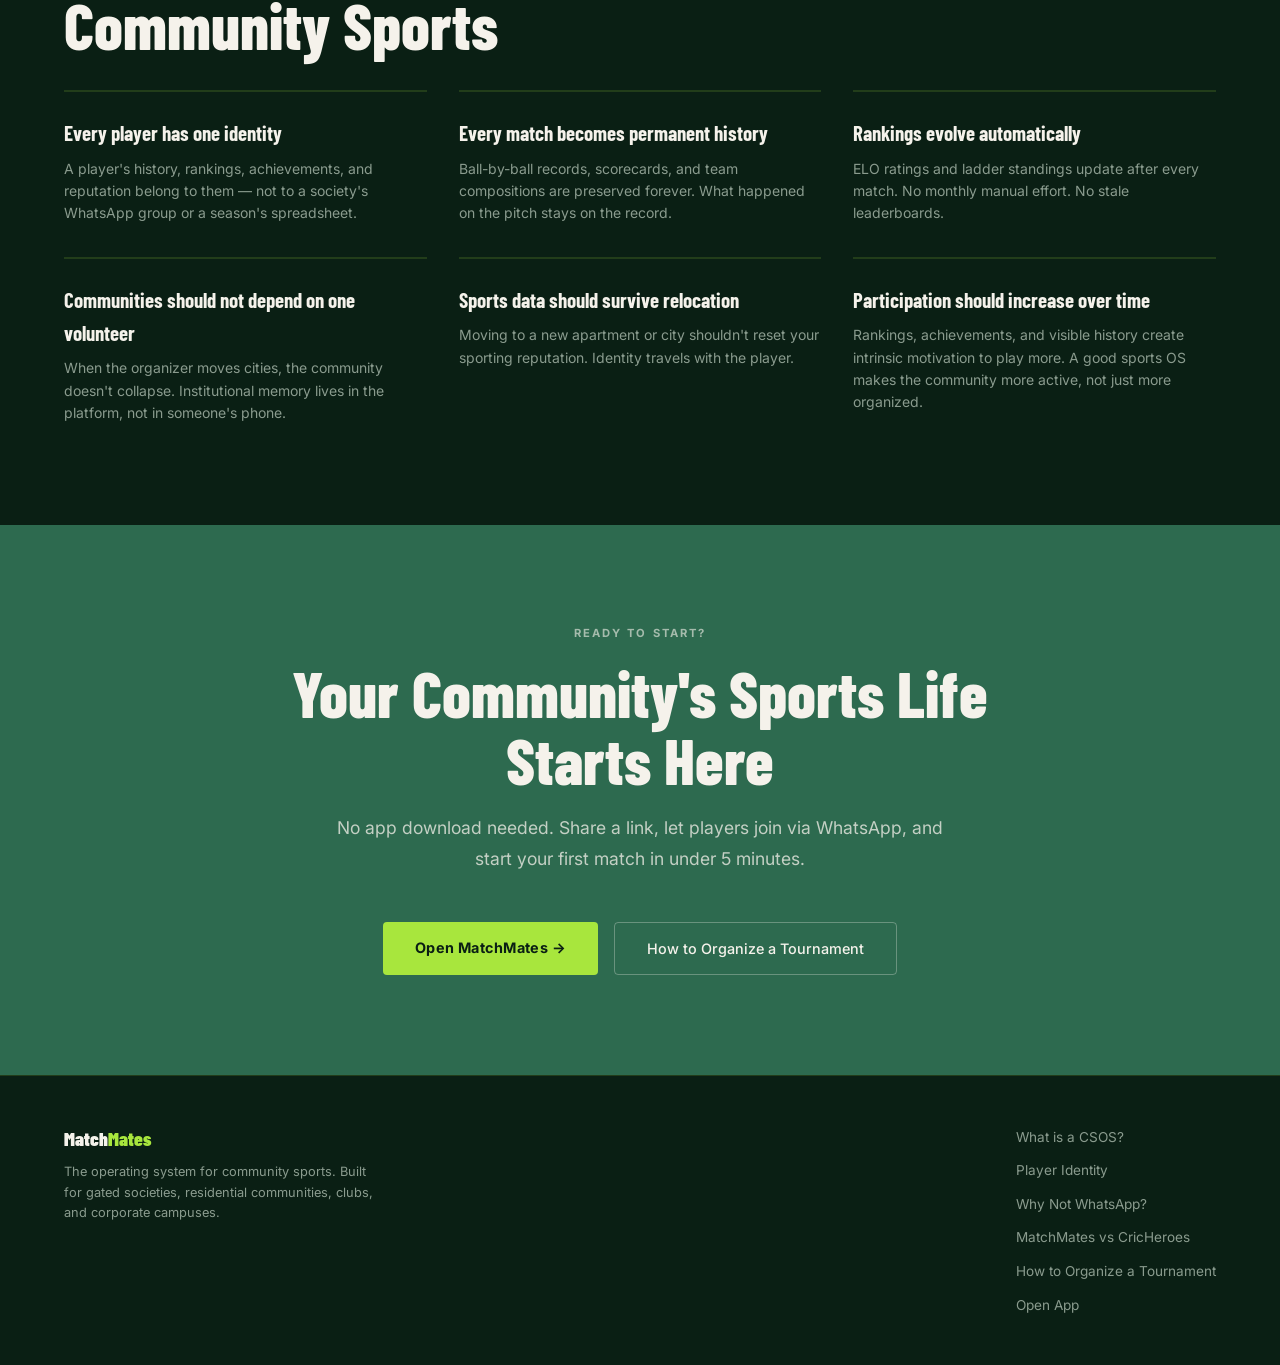
==== commit 72b5010b: "Rewrite homepage positioning — organiser friction, scoring, milestones" ====
--- a/index.html
+++ b/index.html
@@ -143,11 +143,7 @@
   </h1>
 
   <p class="hero-subtitle">
-    MatchMates gives every player a <strong>persistent sports identity</strong>, helps communities organize matches across multiple sports, manages rankings and facilities, and replaces fragmented coordination across WhatsApp, spreadsheets, and single-sport apps.
-  </p>
-
-  <p class="hero-subtitle" style="margin-top:-1rem">
-    Whether it's a <strong>weekend cricket match</strong> in your apartment complex, a <strong>local tournament on the Maidan</strong>, or a full society league — MatchMates gives every player <strong>unlimited personal history</strong>, career milestones, and live scorecards. <strong>Hassle-free cricket scoring</strong> that works from the first ball.
+    MatchMates removes the friction from organising and scoring cricket. Schedule a game, form <strong>AI-balanced teams</strong> instantly, and score live — all in minutes. Every match builds a player's <strong>personal history, milestones, and ranking</strong>. A mundane Sunday game becomes something worth showing up for.
   </p>
 
   <div class="hero-actions">
@@ -166,57 +162,57 @@
 
 <!-- THE PROBLEM -->
 <section class="problems" aria-labelledby="problems-heading">
-  <p class="section-eyebrow">The Problem</p>
-  <h2 class="section-title" id="problems-heading">Community Sports Is Broken</h2>
-  <p class="section-lead">600 residents. Five WhatsApp groups. Three spreadsheets. Zero history. Sound familiar? Here's what organizing sports in a community actually looks like today.</p>
+  <p class="section-eyebrow">Why Games Stop Happening</p>
+  <h2 class="section-title" id="problems-heading">The Organiser Carries Too Much</h2>
+  <p class="section-lead">Every community has that one person who organises the cricket. They chase confirmations, form teams on instinct, keep score manually, and update a spreadsheet nobody else looks at. When they stop, the games stop. MatchMates fixes this — for the organiser and for every player who shows up.</p>
 
   <div class="problem-grid">
     <div class="problem-card">
-      <div class="problem-icon">💬</div>
-      <h3 class="problem-title">WhatsApp Chaos</h3>
-      <p class="problem-desc">Confirmations buried in 200 messages. Admins change. History disappears. No one knows who's available or when courts are free.</p>
-    </div>
-    <div class="problem-card">
-      <div class="problem-icon">📊</div>
-      <h3 class="problem-title">Spreadsheet Hell</h3>
-      <p class="problem-desc">Manual score entry. Isolated files. No collaboration. Rankings are a monthly weekend project, not a living record.</p>
+      <div class="problem-icon">😓</div>
+      <h3 class="problem-title">Scoring Is Manual Friction</h3>
+      <p class="problem-desc">Someone has to keep a paper book, type scores into WhatsApp, and remember who got what wicket. One distraction and the record is wrong. MatchMates scores live — tap by tap, ball by ball, automatically.</p>
+    </div>
+    <div class="problem-card">
+      <div class="problem-icon">⏱️</div>
+      <h3 class="problem-title">Team Formation Takes Forever</h3>
+      <p class="problem-desc">The organiser knows maybe 12 of the 22 players well enough to pick teams fairly. The rest is guesswork. MatchMates reads player ratings and suggests balanced teams in seconds.</p>
+    </div>
+    <div class="problem-card">
+      <div class="problem-icon">🗓️</div>
+      <h3 class="problem-title">Scheduling Is a Weekend Job</h3>
+      <p class="problem-desc">Confirming 22 players, booking a ground, and communicating the plan takes more effort than the match itself. MatchMates handles availability, reminders, and ground booking in one place.</p>
+    </div>
+    <div class="problem-card">
+      <div class="problem-icon">🏆</div>
+      <h3 class="problem-title">Good Performances Go Unnoticed</h3>
+      <p class="problem-desc">Rahul takes 4 wickets. Everyone cheers. By Monday it's forgotten. No record, no milestone, no rank change. MatchMates makes every performance count — permanently.</p>
+    </div>
+    <div class="problem-card">
+      <div class="problem-icon">📉</div>
+      <h3 class="problem-title">Players Lose Interest Over Time</h3>
+      <p class="problem-desc">Without rankings, milestones, or history, there's no reason to show up consistently. Games feel disposable. MatchMates gives players a reason to perform — because it tracks everything and compares everyone.</p>
     </div>
     <div class="problem-card">
       <div class="problem-icon">🔄</div>
-      <h3 class="problem-title">Identity Resets</h3>
-      <p class="problem-desc">You move apartments and your 3-year cricket record vanishes. Every new community starts from zero. Reputation doesn't travel.</p>
-    </div>
-    <div class="problem-card">
-      <div class="problem-icon">⚖️</div>
-      <h3 class="problem-title">Unfair Teams</h3>
-      <p class="problem-desc">No skill data means captains guess. Good players always end up together. New residents don't get discovered for weeks.</p>
-    </div>
-    <div class="problem-card">
-      <div class="problem-icon">🗓️</div>
-      <h3 class="problem-title">Scheduling Gaps</h3>
-      <p class="problem-desc">Double-booked courts. Last-minute dropouts with no substitutes. No availability tracking. Matches cancelled because 3 people didn't see the message.</p>
-    </div>
-    <div class="problem-card">
-      <div class="problem-icon">🏆</div>
-      <h3 class="problem-title">No Recognition</h3>
-      <p class="problem-desc">Player A takes 5 wickets every week. Nobody tracks it. Achievements are announced once and forgotten. There's no leaderboard that survives the season.</p>
+      <h3 class="problem-title">History Resets When You Move</h3>
+      <p class="problem-desc">Three years of weekend cricket. Hundreds of matches. Then you change apartments and your record disappears. MatchMates gives players a permanent profile that travels with them — to any community, anywhere.</p>
     </div>
   </div>
 </section>
 
 <!-- DEFINITION -->
 <section aria-labelledby="definition-heading">
-  <p class="section-eyebrow">What MatchMates Is</p>
-  <h2 class="section-title" id="definition-heading">A Community Sports<br>Operating System</h2>
+  <p class="section-eyebrow">What MatchMates Does</p>
+  <h2 class="section-title" id="definition-heading">Built for the Scorer,<br>the Organiser, <em>and</em> the Player</h2>
 
   <div class="definition-block">
     <p>
-      A <strong>Community Sports Operating System</strong> is software that manages the complete lifecycle of recreational sports within a community — providing player identities, scheduling, facilities management, rankings, communications, statistics, and engagement across <strong>multiple sports simultaneously</strong>.
+      MatchMates does what CricHeroes doesn't — it works for <strong>everyday local cricket</strong>, not just formal leagues. Schedule a game, form balanced teams using player ratings, score live ball by ball, and let every player walk away with updated milestones, rankings, and career history. <strong>The game matters more when the record is permanent.</strong>
     </p>
   </div>
 
   <p class="section-lead">
-    Unlike cricket-only scoring apps, MatchMates works across multiple sports. Unlike WhatsApp, it preserves history. Unlike spreadsheets, it works in real time. Unlike generic scheduling tools, it understands the language of sport: overs, wickets, ladders, ELO, round-robins, knockout brackets.
+    For the organiser: games scheduled and teams formed in minutes, not hours. For the scorer: live ball-by-ball scoring with zero manual effort after. For the player: a personal cricket history that grows with every match and travels with them for life.
   </p>
 
   <p class="hero-subtitle" style="margin-top:-1rem">
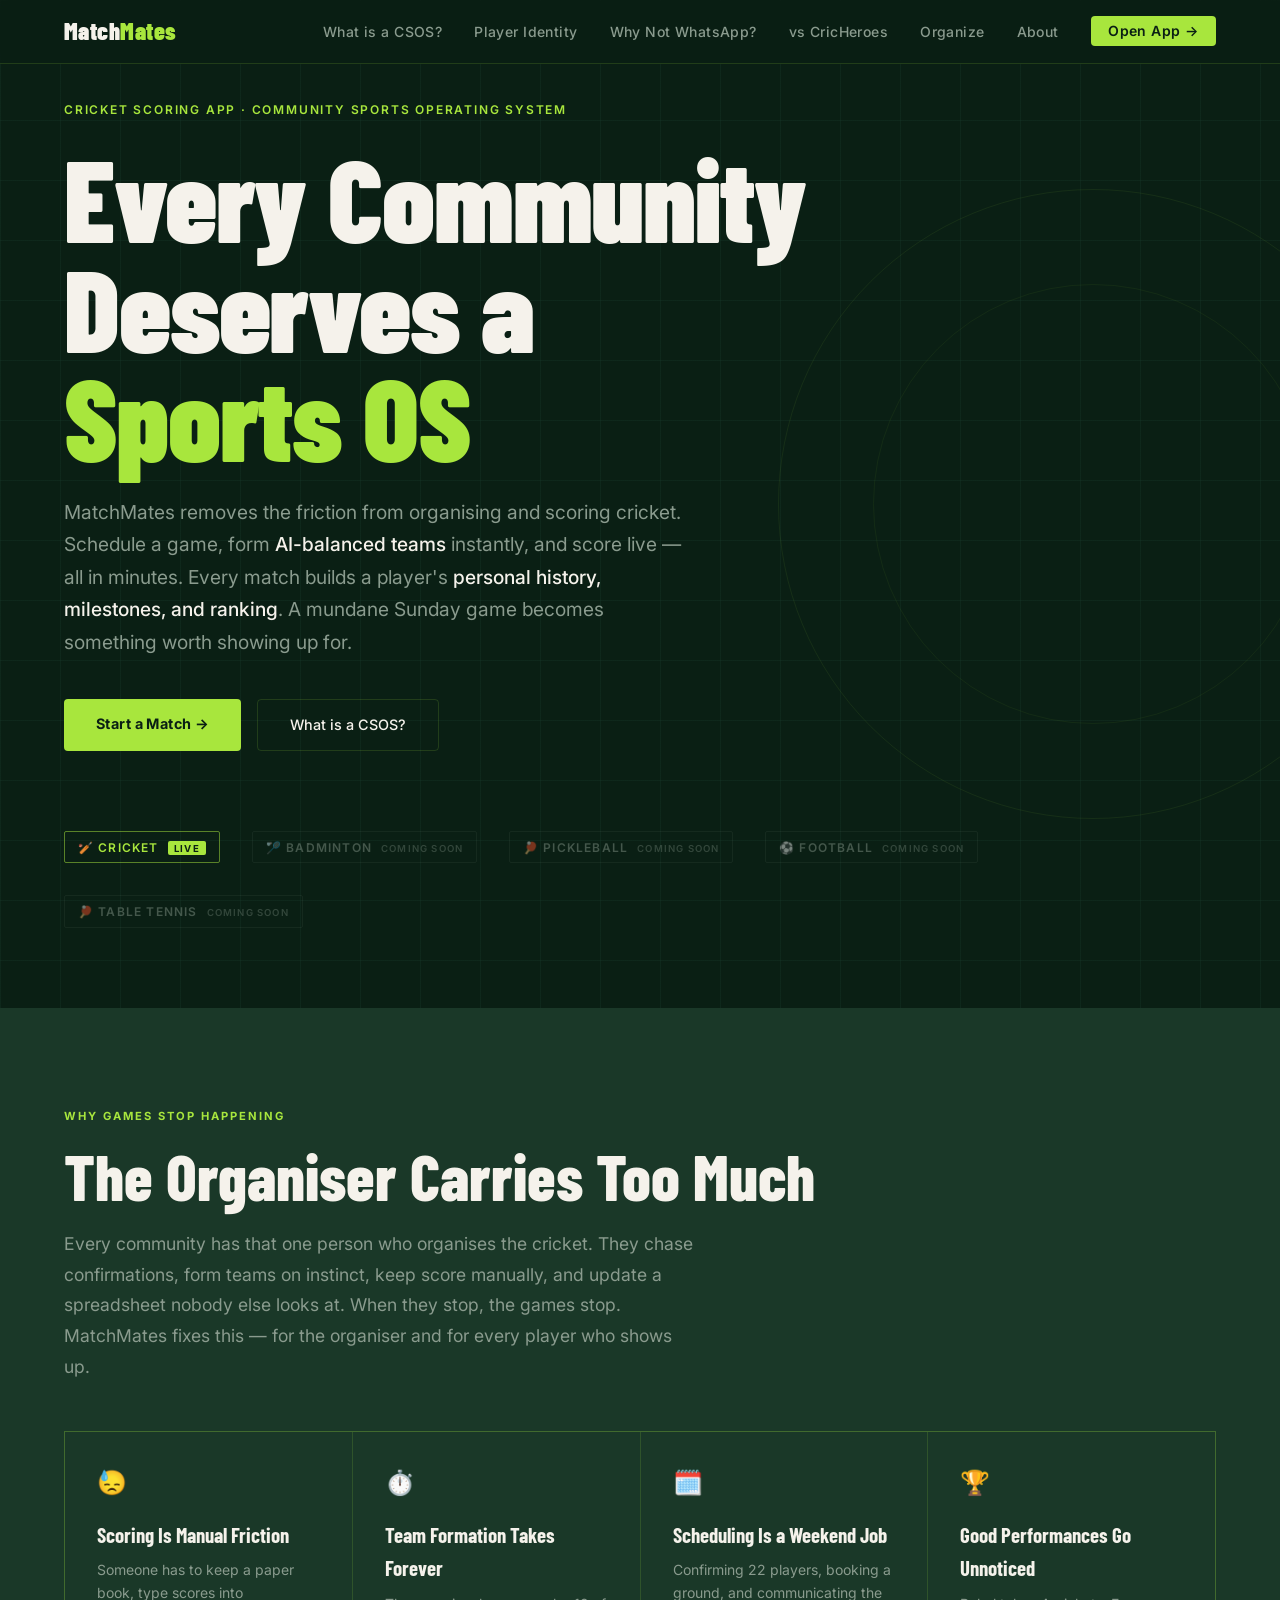
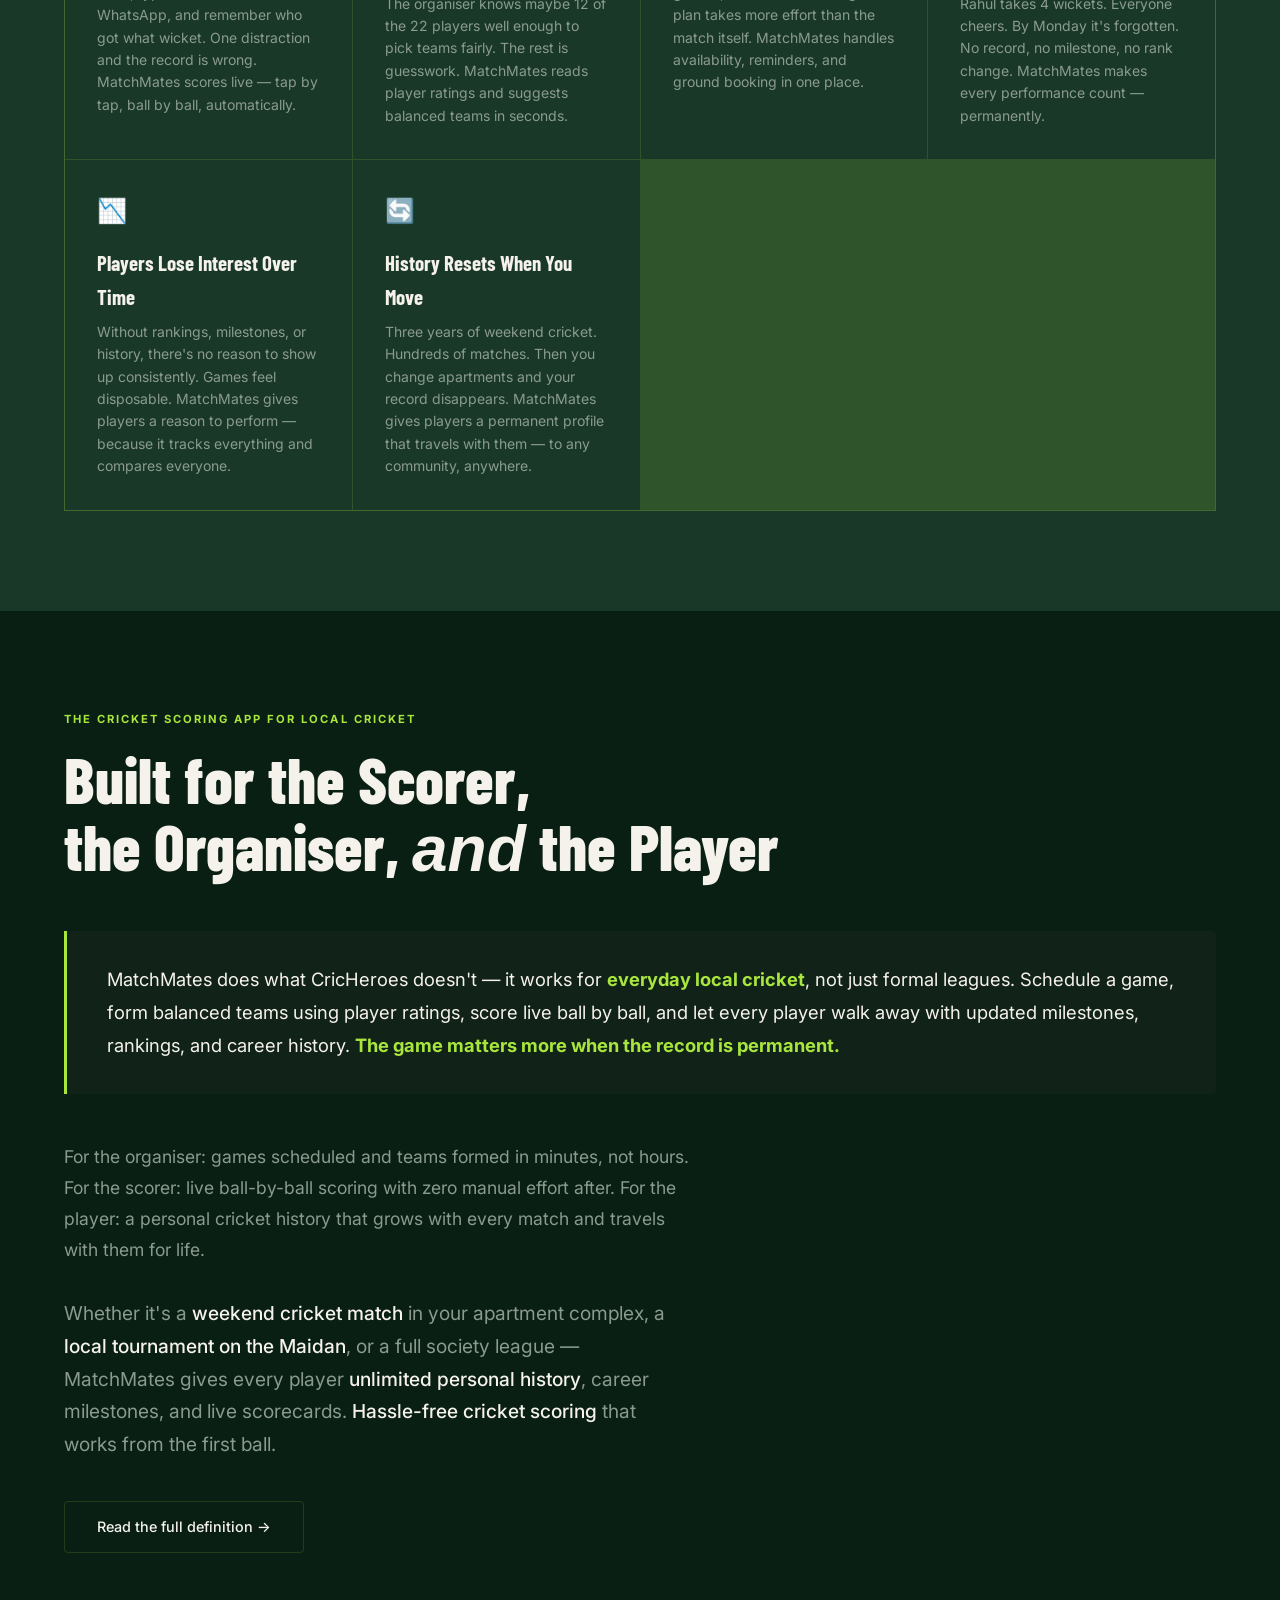
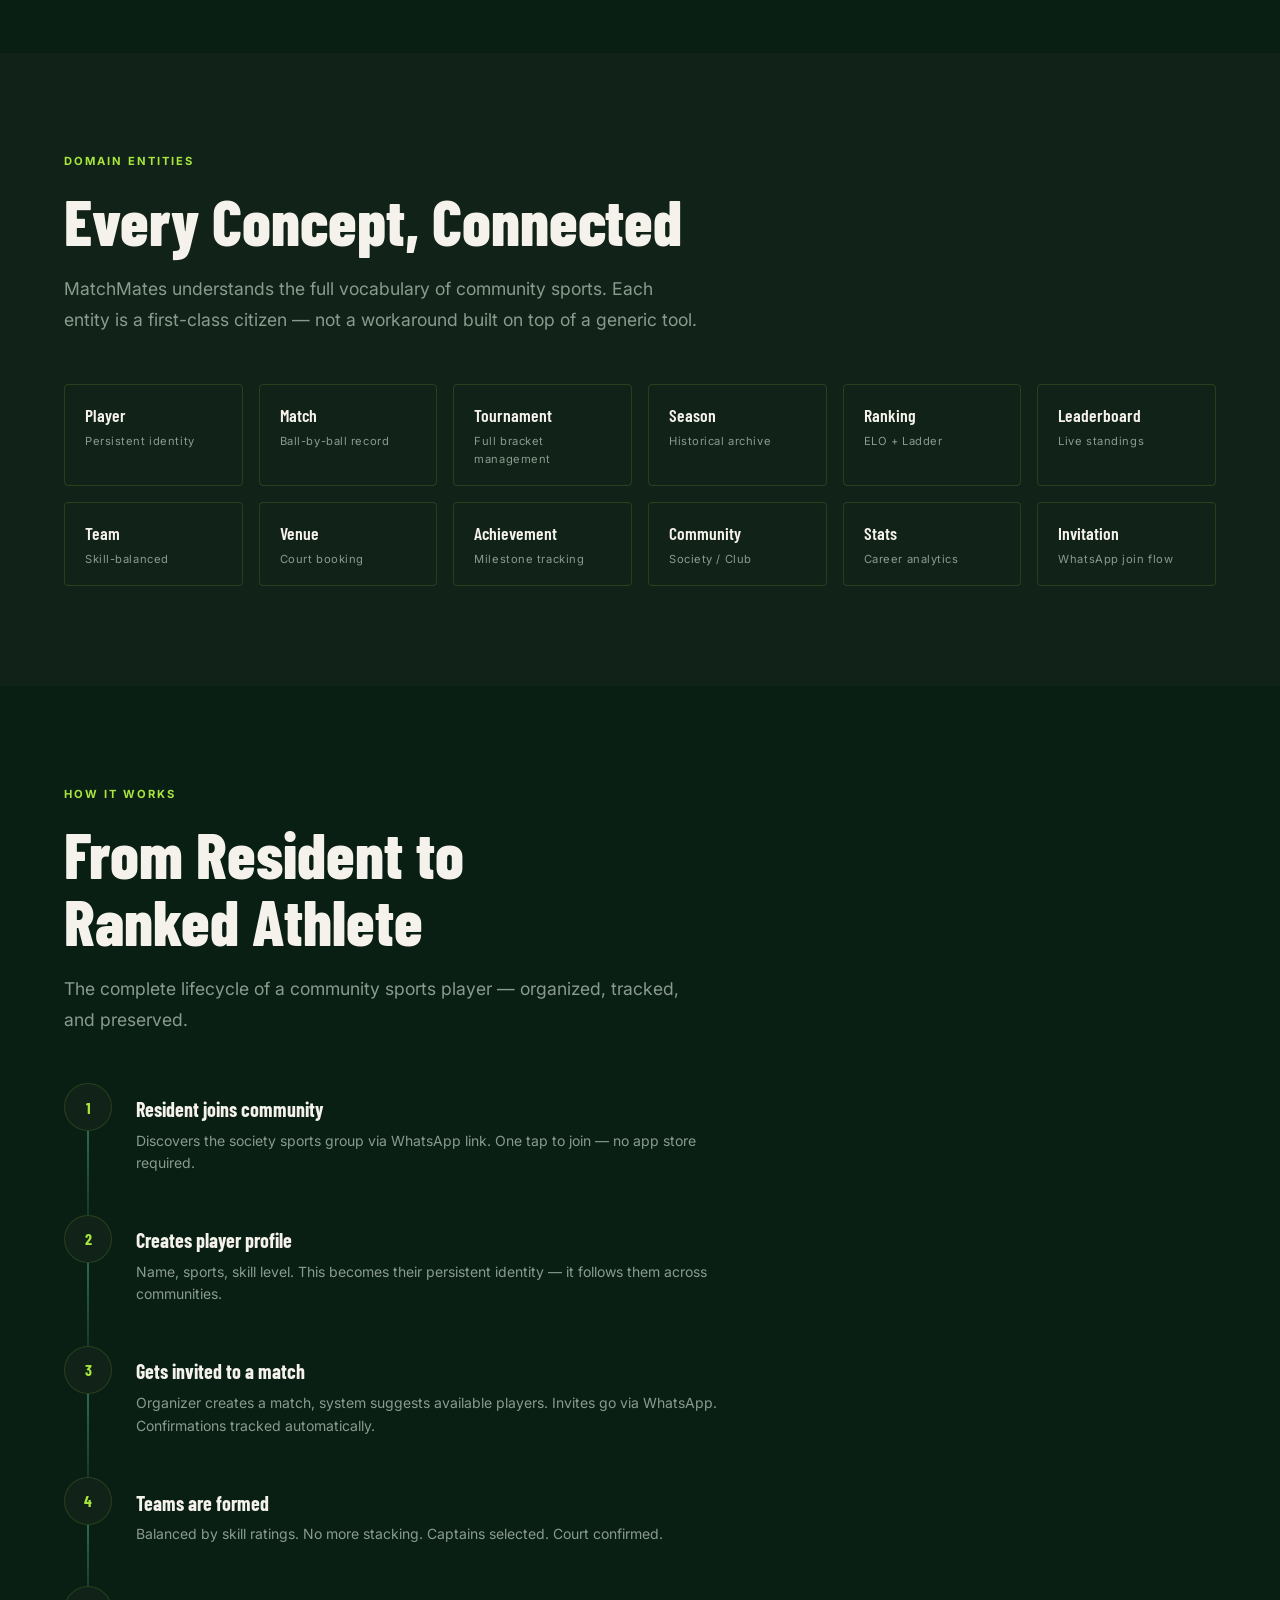
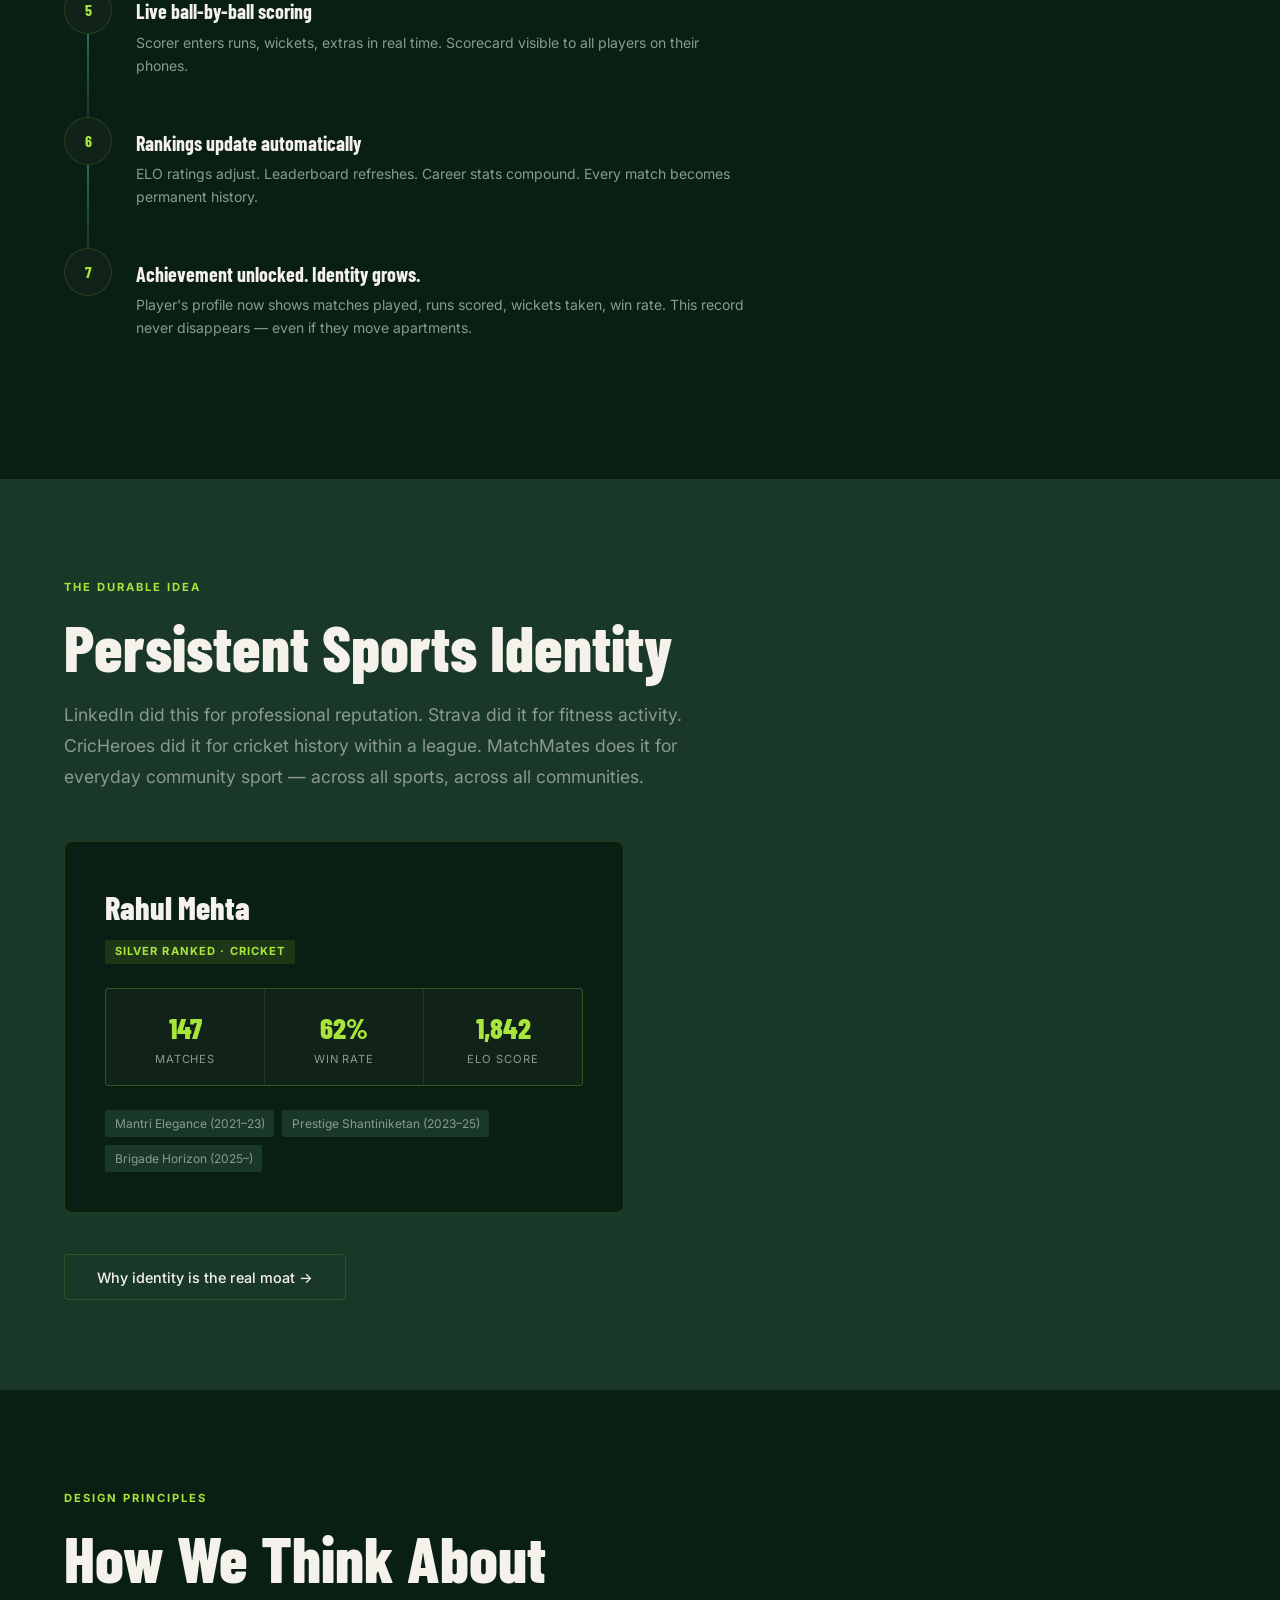
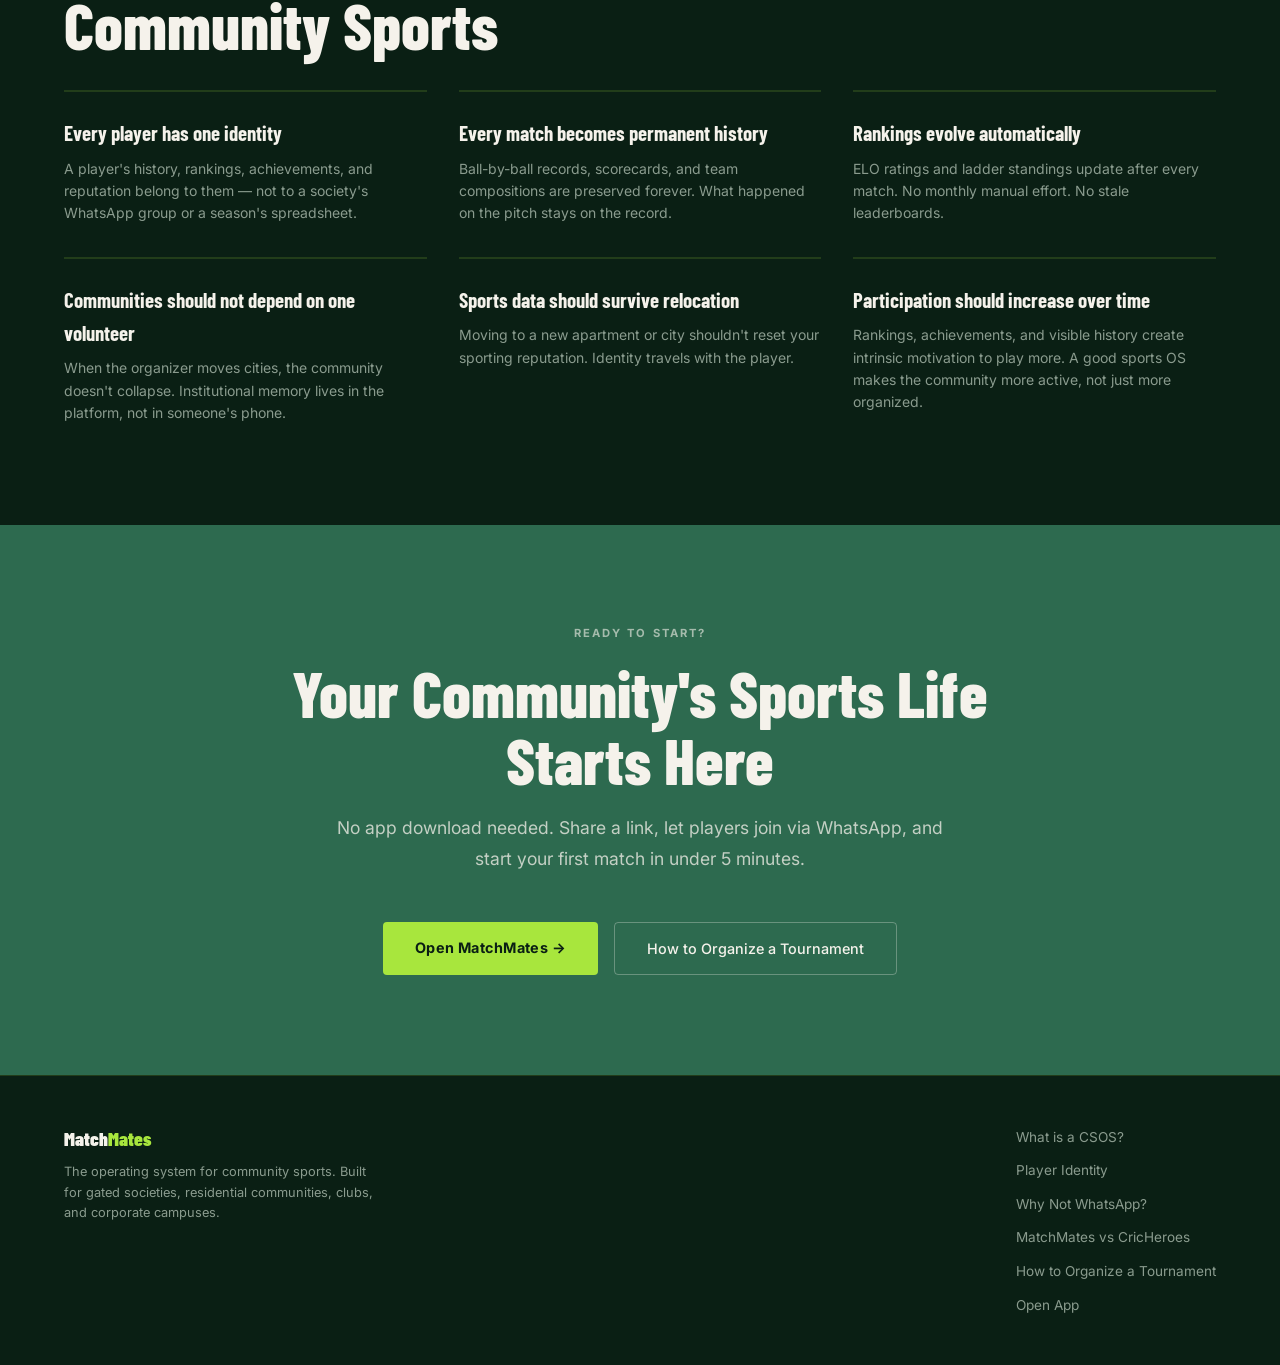
==== commit f04c7540: "Add cricket scoring app to visible homepage text" ====
--- a/index.html
+++ b/index.html
@@ -136,7 +136,7 @@
   <div class="pitch-grid" aria-hidden="true"></div>
   <div class="pitch-circle" aria-hidden="true"></div>
 
-  <p class="hero-eyebrow">Community Sports Operating System</p>
+  <p class="hero-eyebrow">Cricket Scoring App · Community Sports Operating System</p>
 
   <h1 class="hero-title">
     Every Community<br>Deserves a <em>Sports OS</em>
@@ -202,7 +202,7 @@
 
 <!-- DEFINITION -->
 <section aria-labelledby="definition-heading">
-  <p class="section-eyebrow">What MatchMates Does</p>
+  <p class="section-eyebrow">The Cricket Scoring App for Local Cricket</p>
   <h2 class="section-title" id="definition-heading">Built for the Scorer,<br>the Organiser, <em>and</em> the Player</h2>
 
   <div class="definition-block">
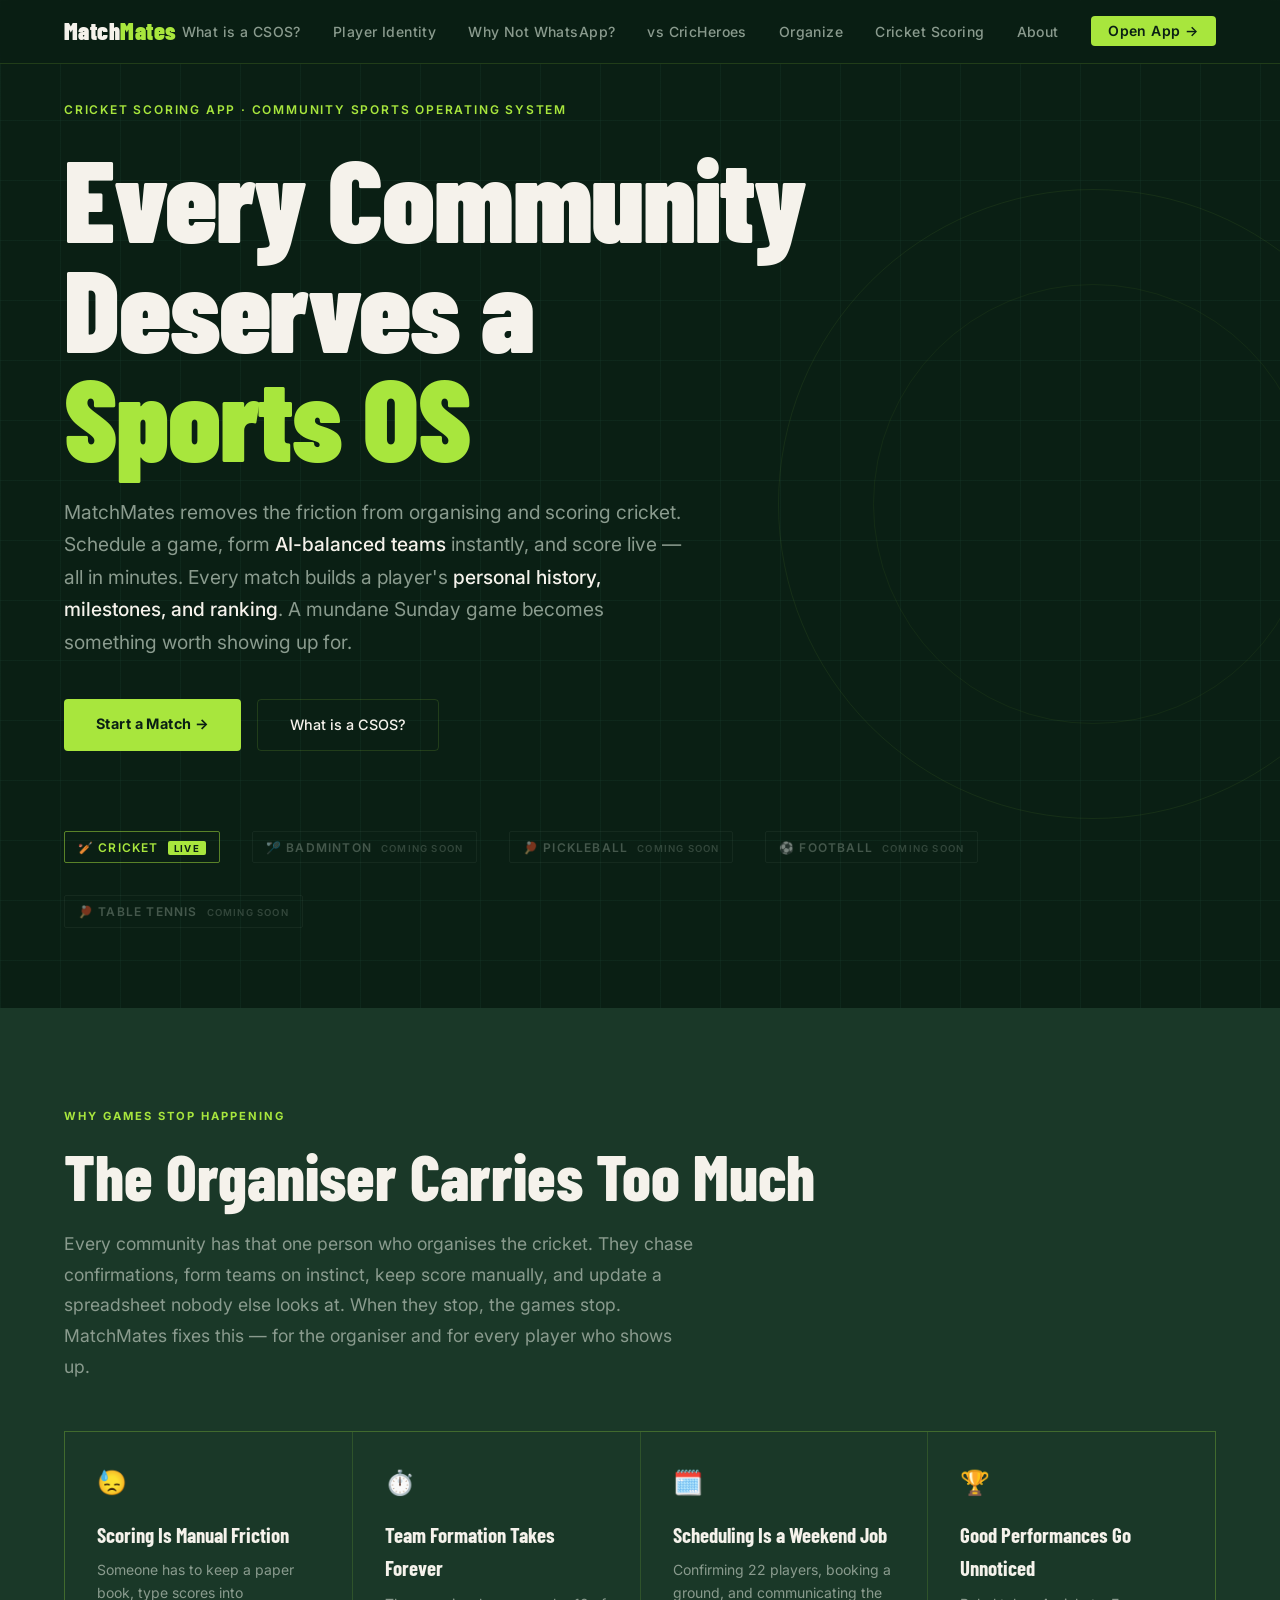
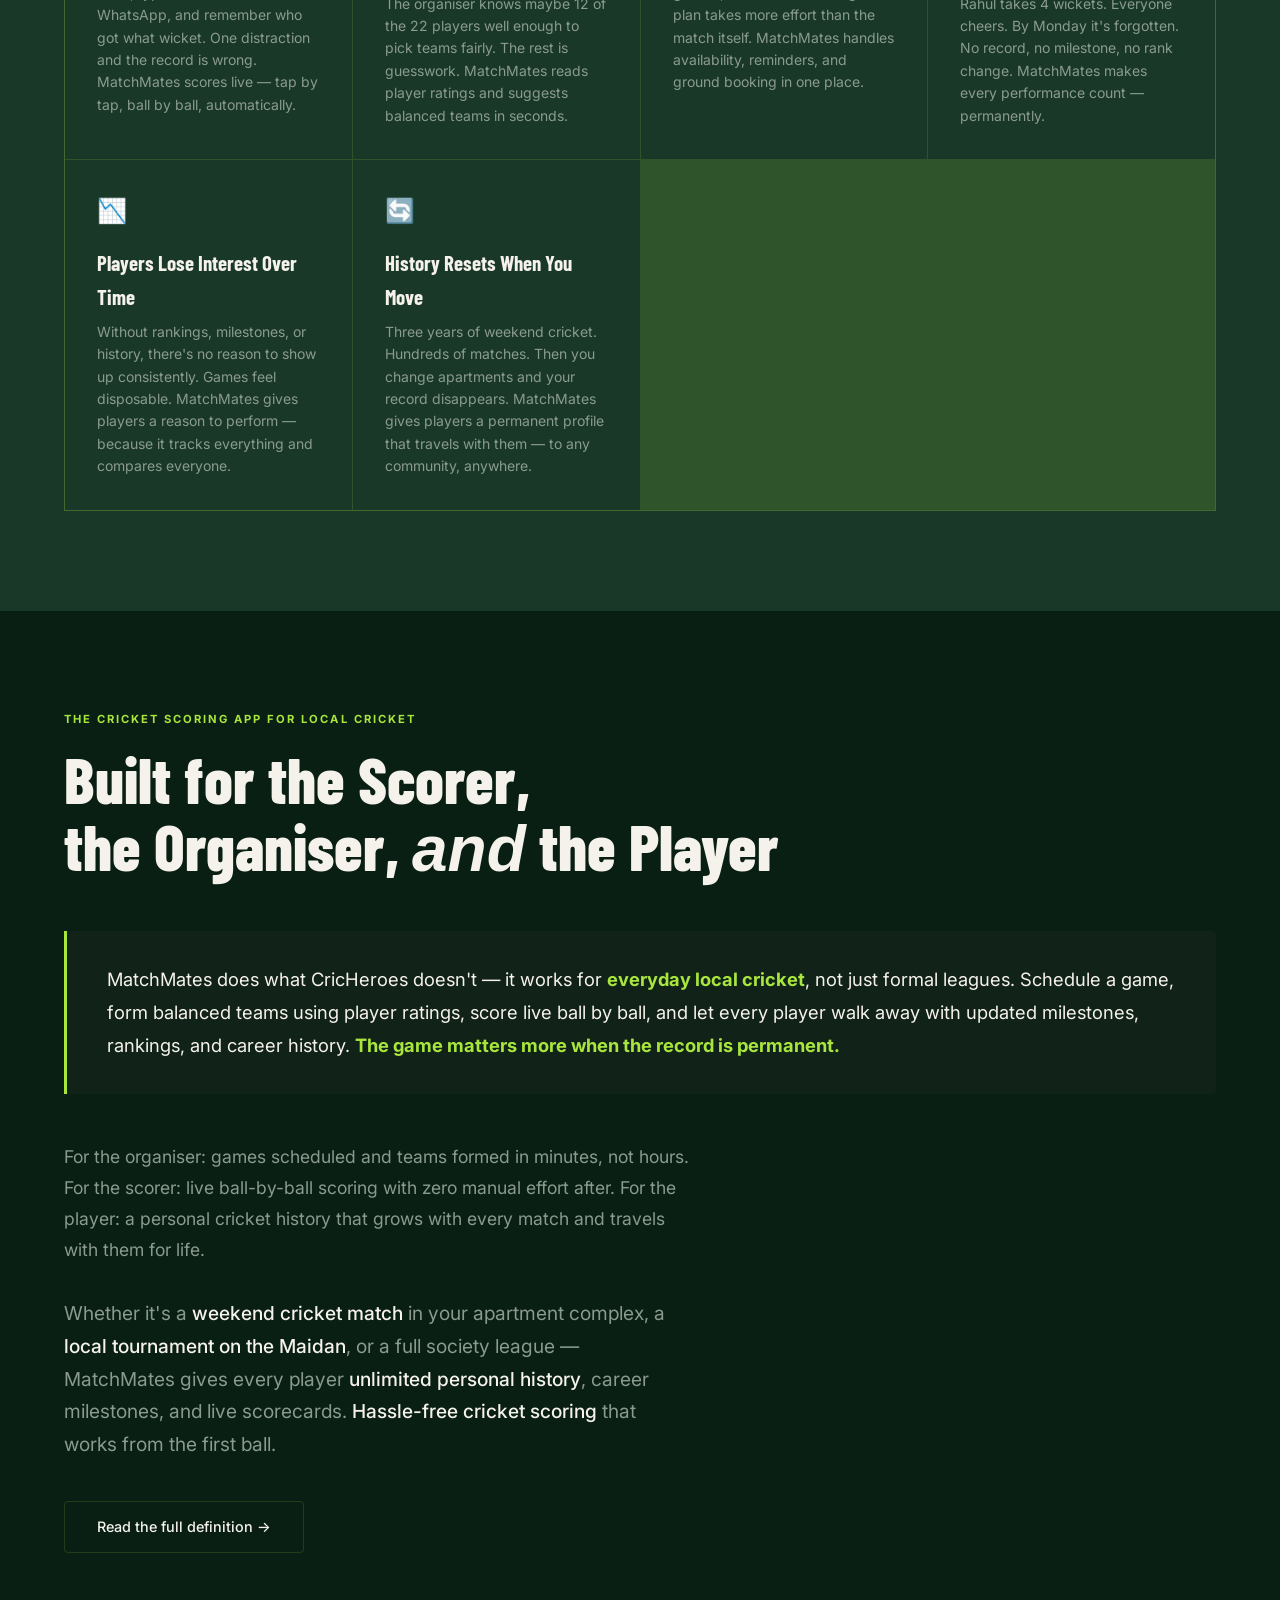
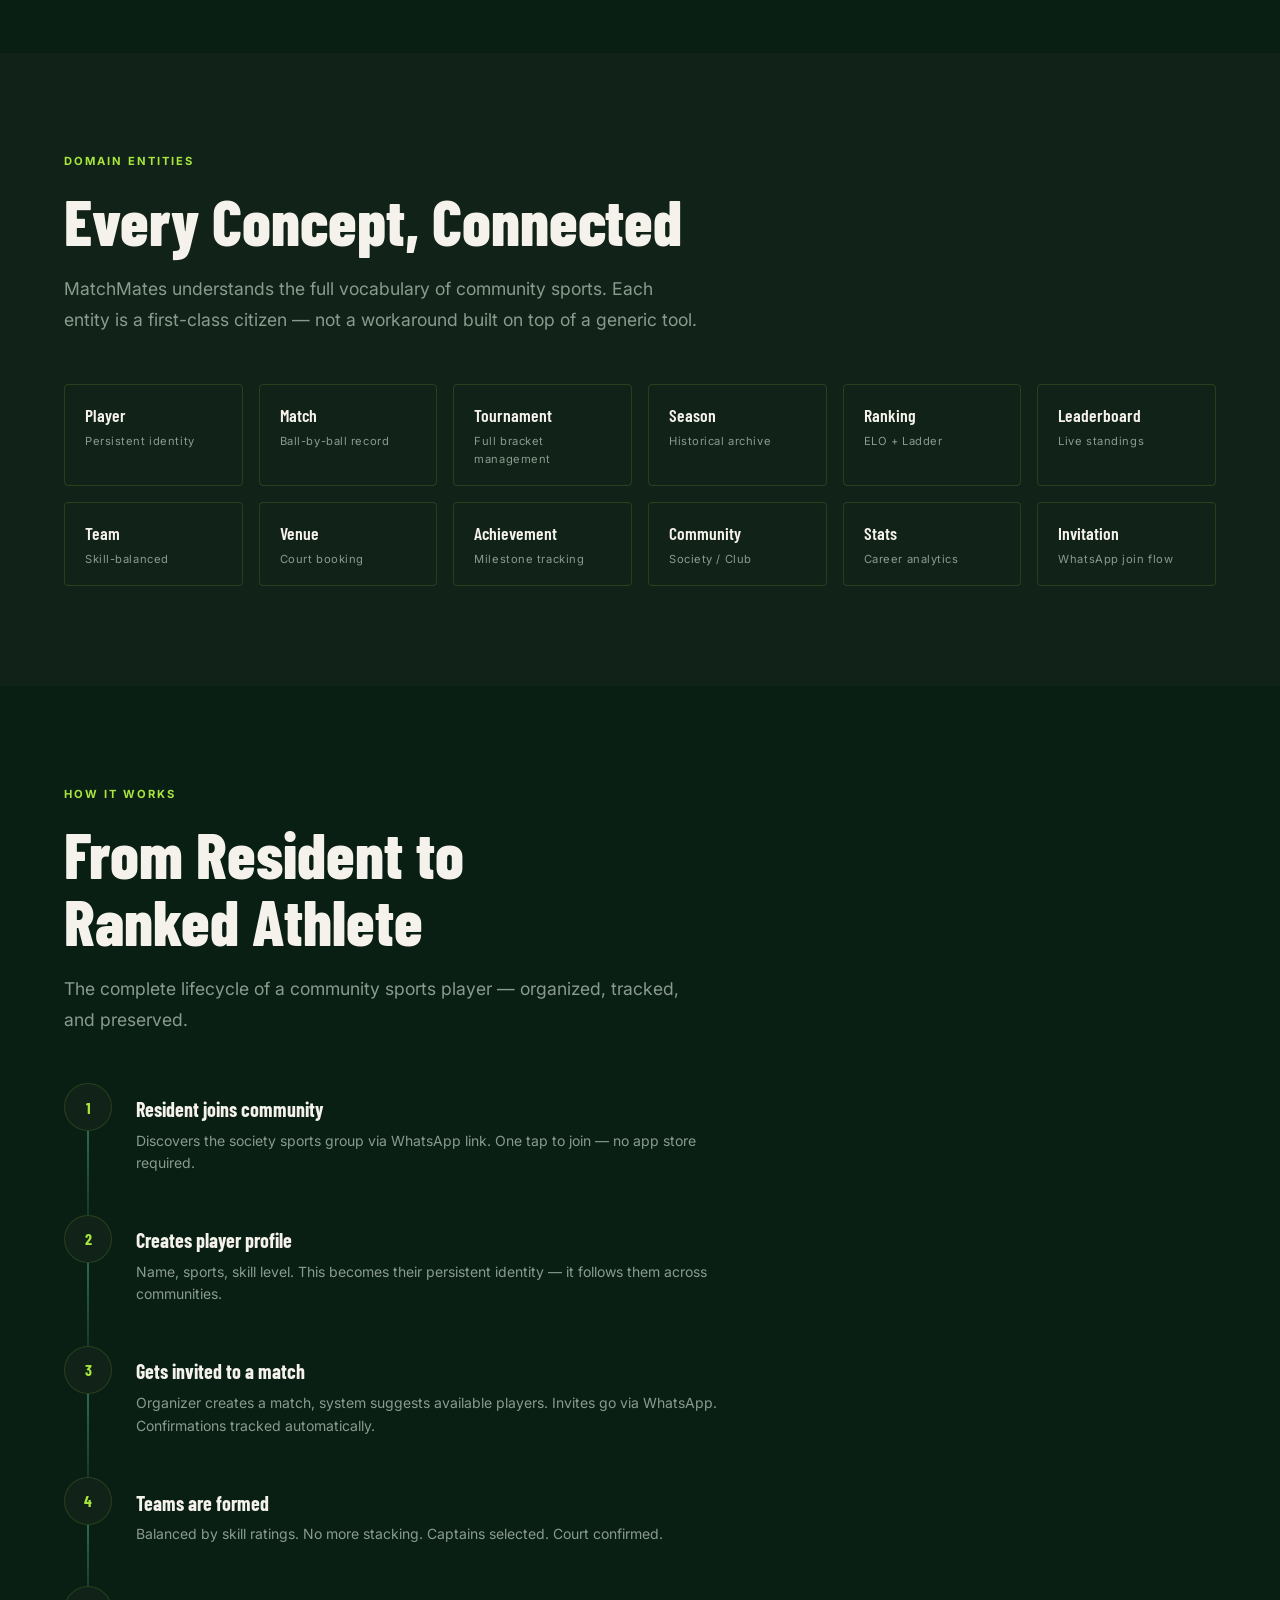
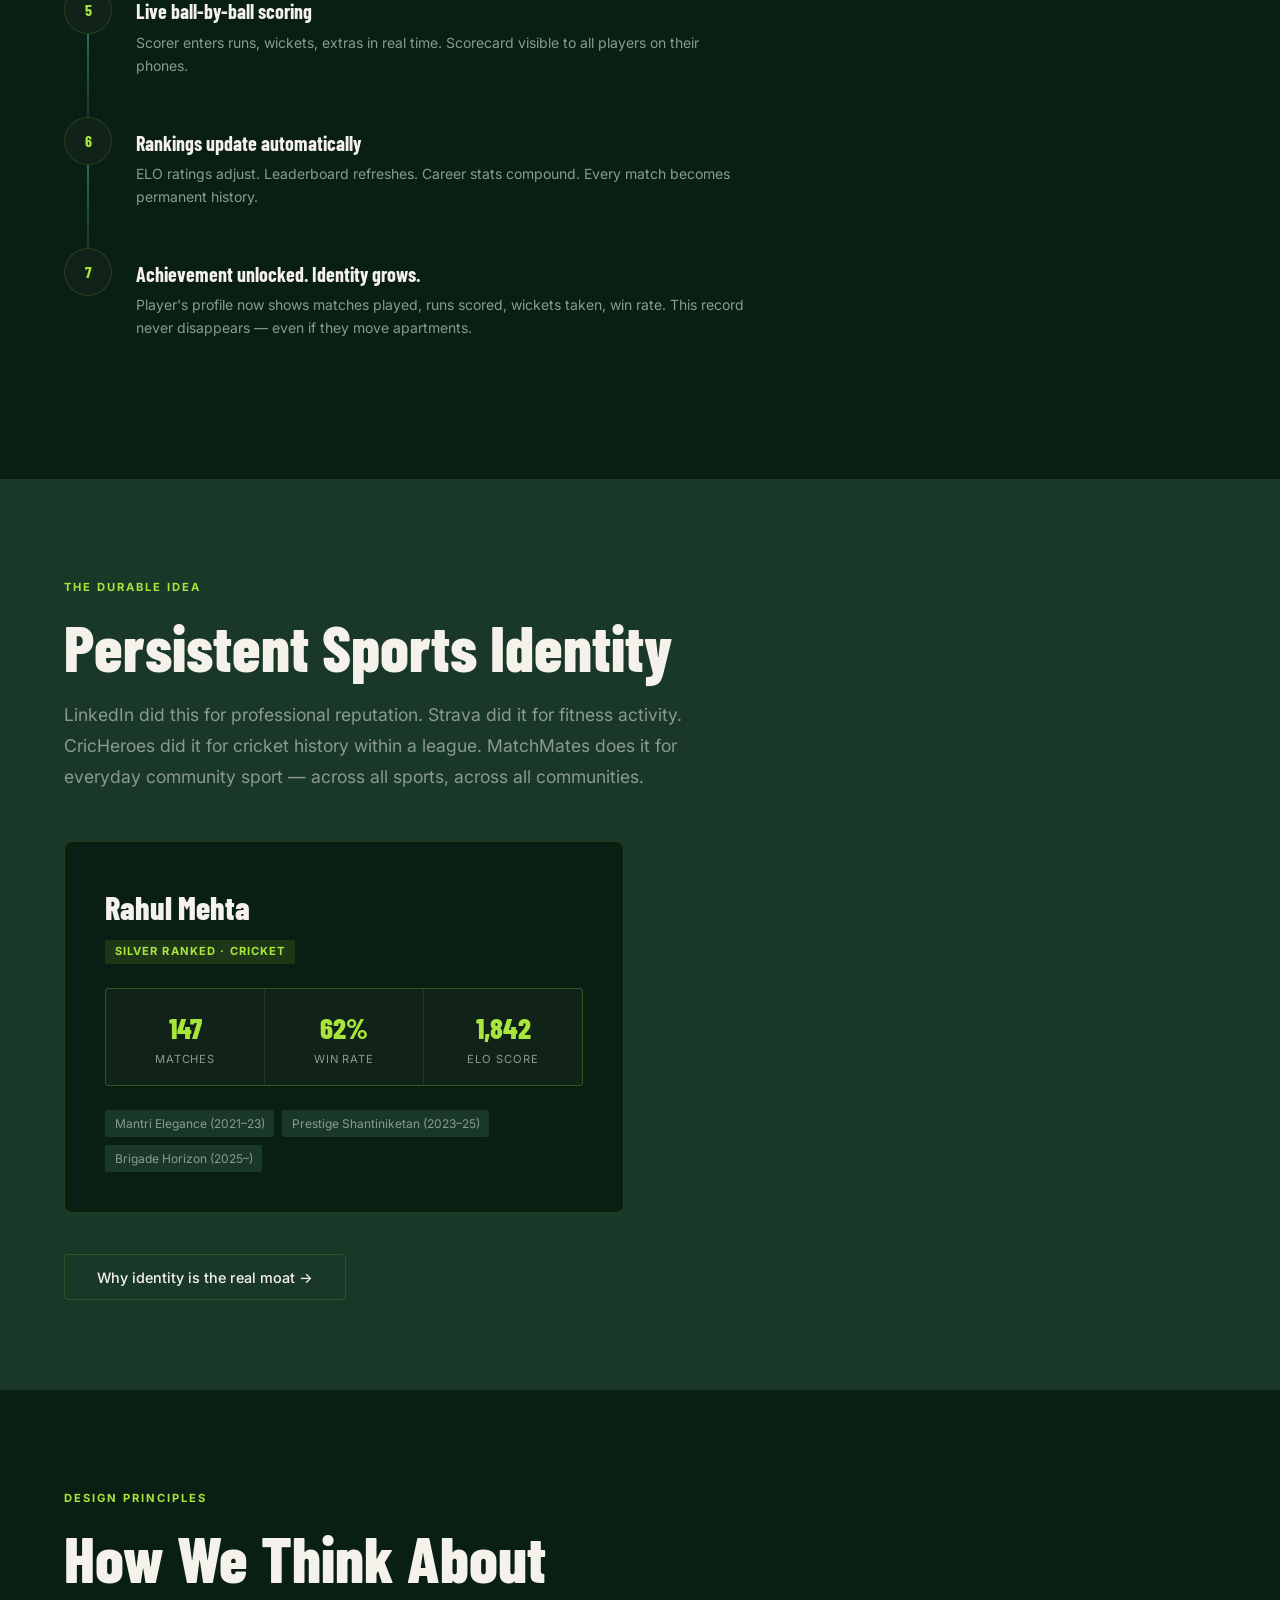
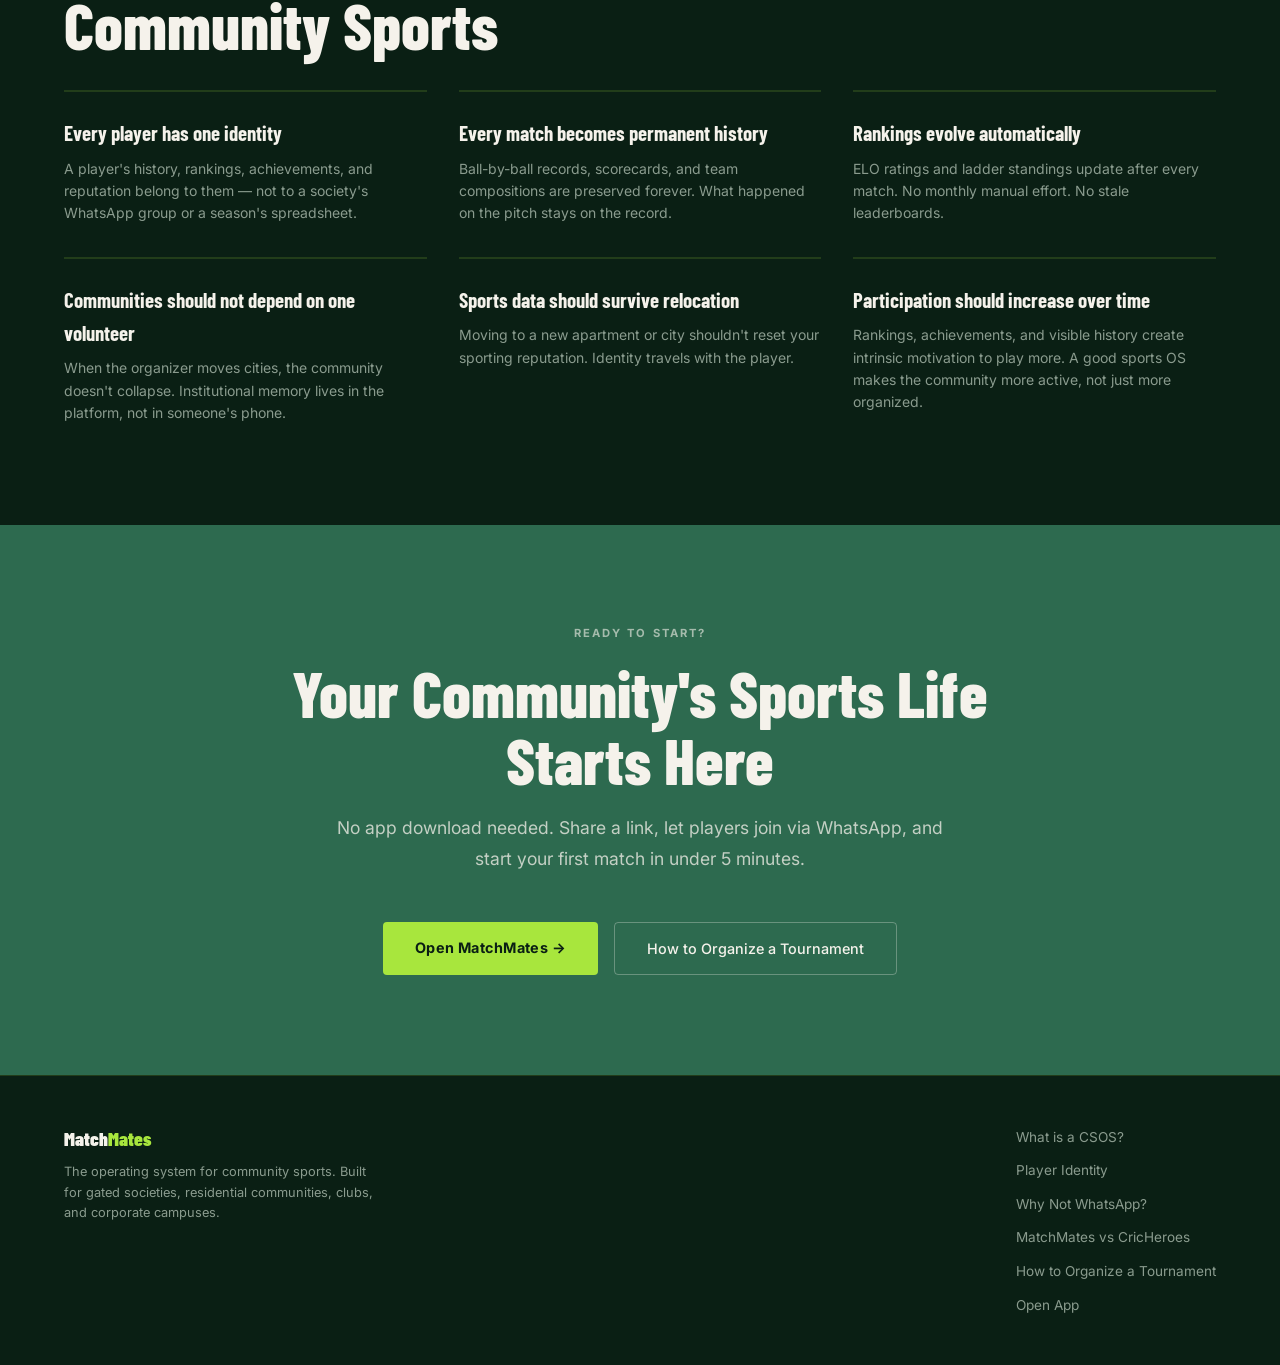
==== commit a49fb590: "Add /cricket-scoring-app page — keyword URL, H1, FAQ schema, download CTA" ====
--- a/index.html
+++ b/index.html
@@ -126,6 +126,7 @@
     <li><a href="pages/why-not-whatsapp.html">Why Not WhatsApp?</a></li>
     <li><a href="pages/vs-cricheroes.html">vs CricHeroes</a></li>
     <li><a href="pages/organize-tournament.html">Organize</a></li>
+    <li><a href="pages/cricket-scoring-app.html">Cricket Scoring</a></li>
     <li><a href="about.html">About</a></li>
     <li><a href="https://nf2180.github.io/matchmates" class="nav-cta" target="_blank">Open App →</a></li>
   </ul>
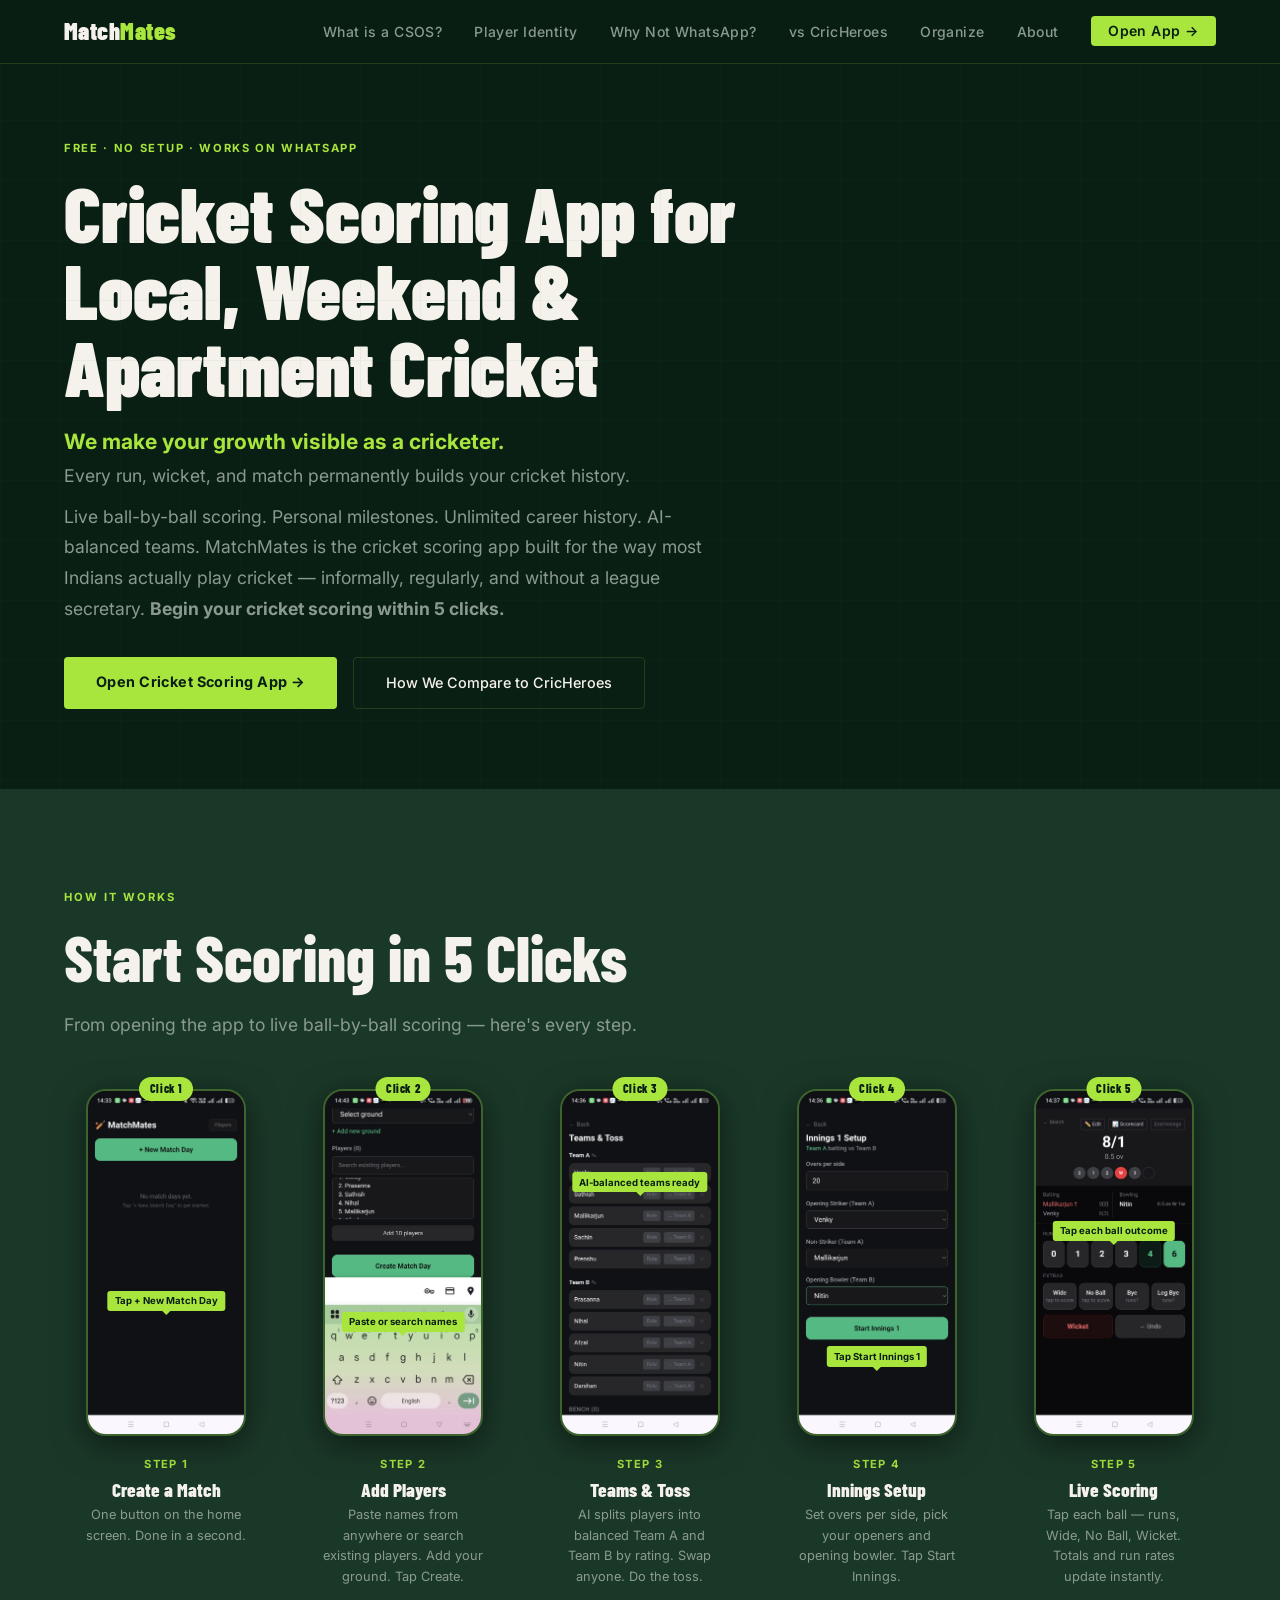
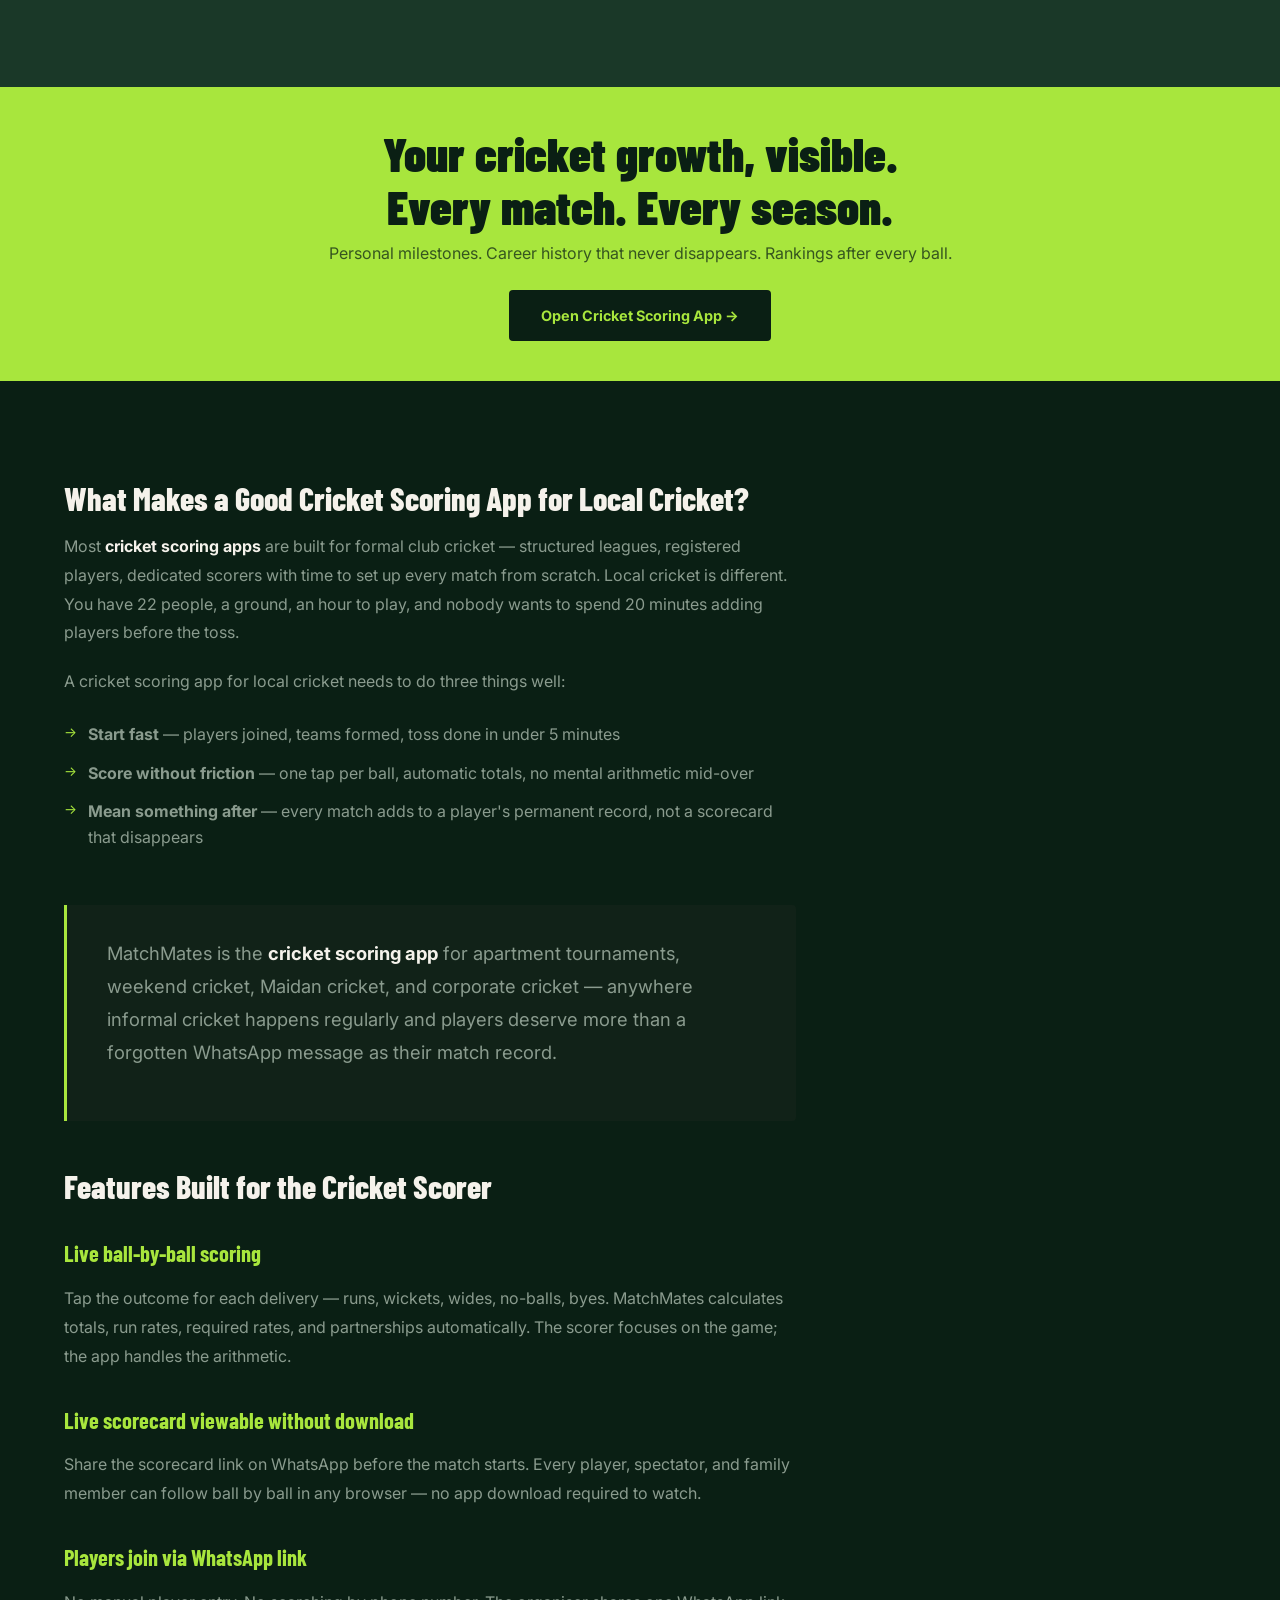
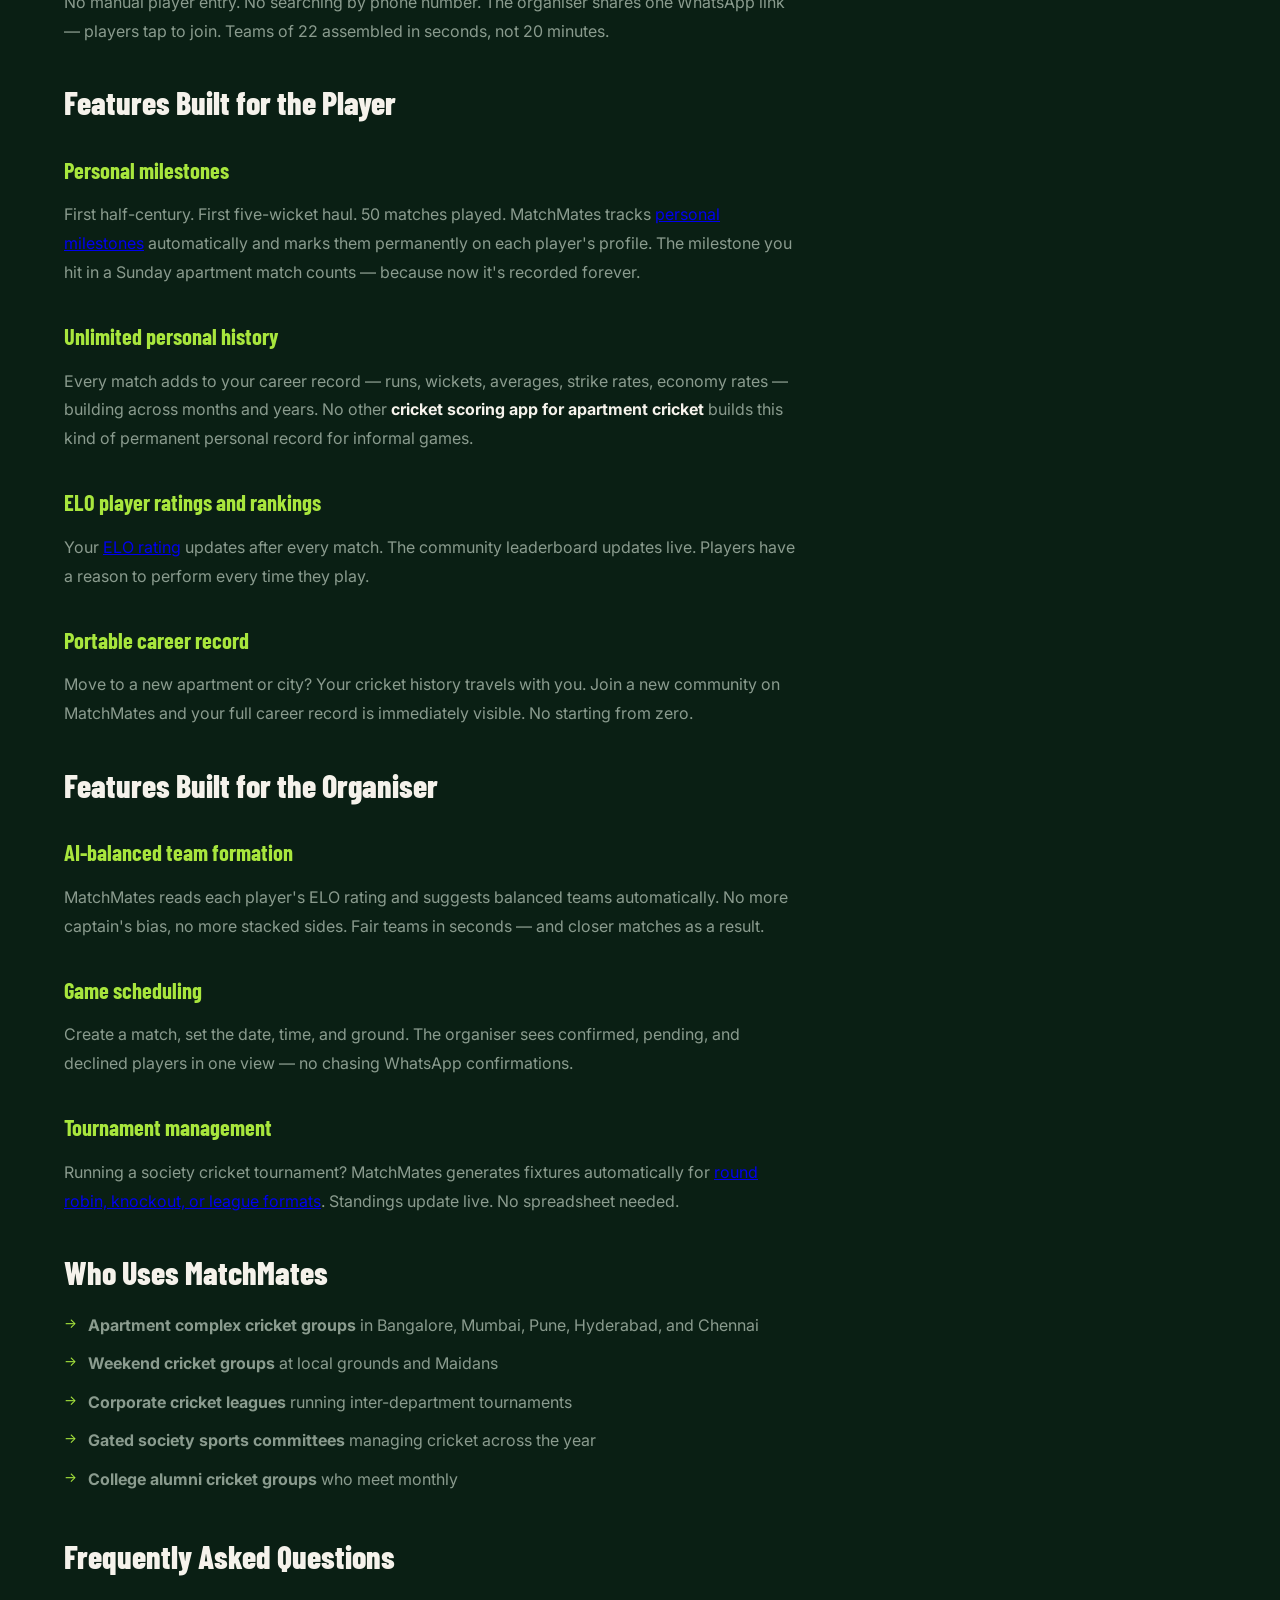
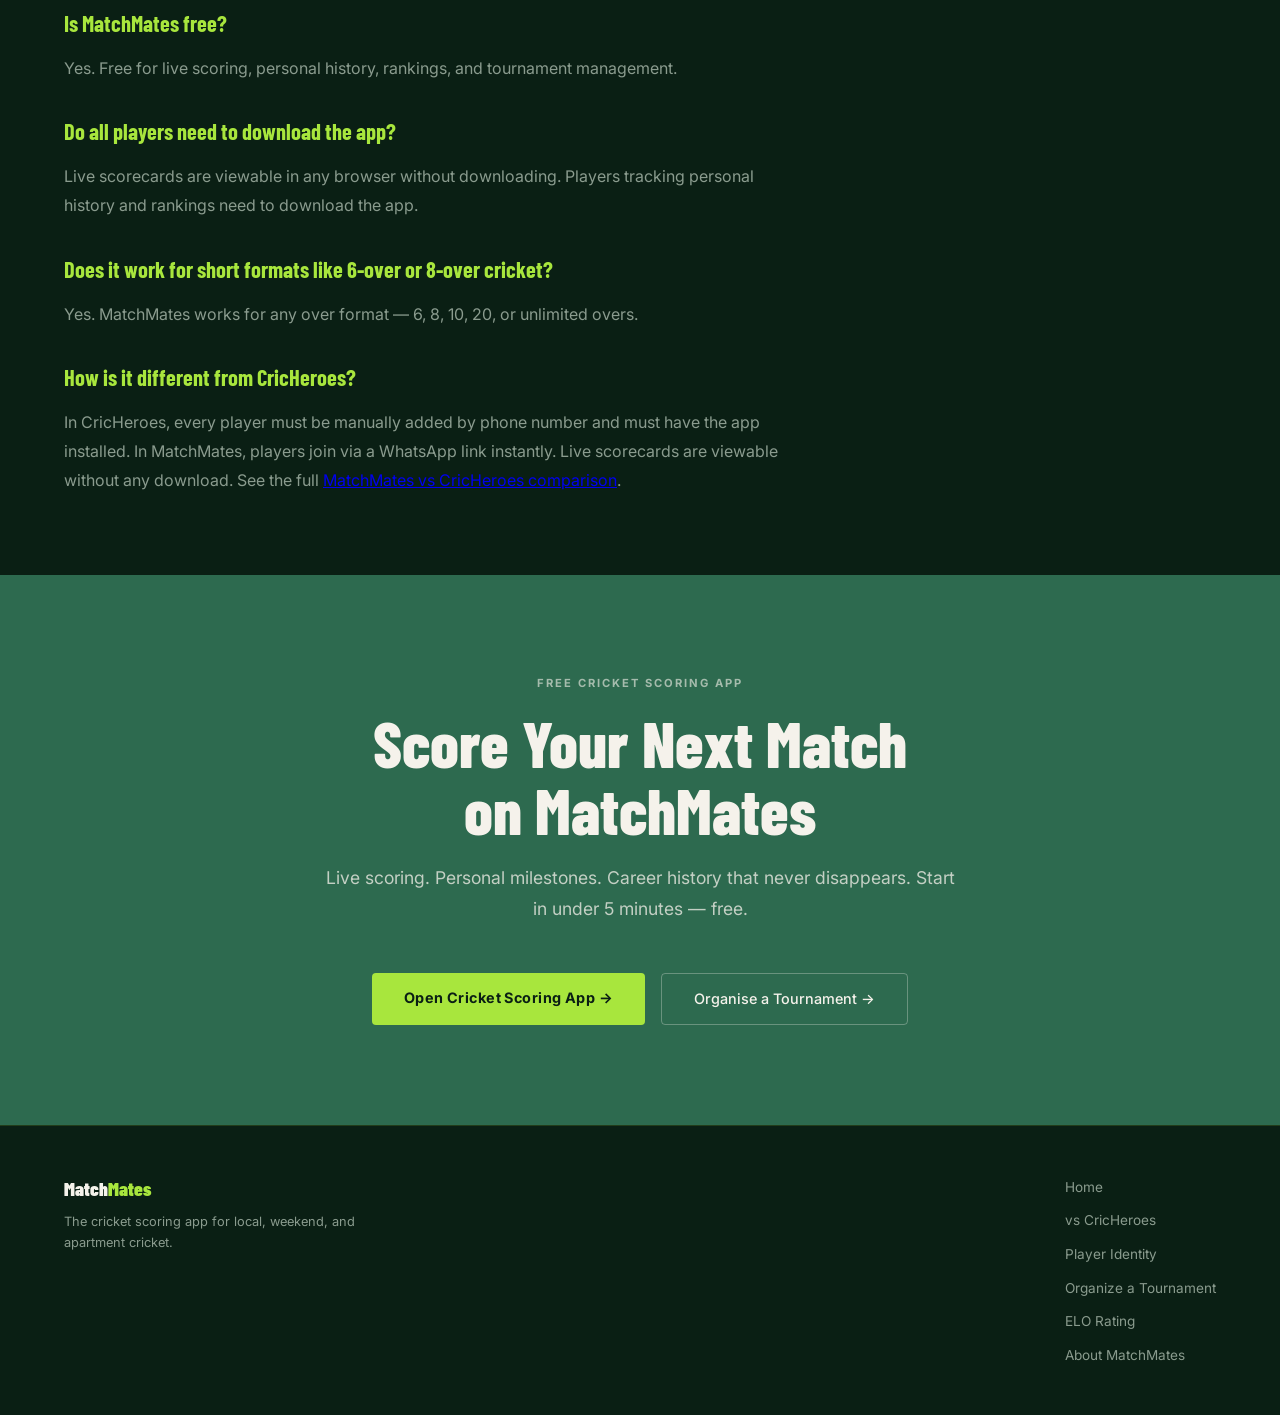
==== commit 006573cb: "Restructure: cricket scoring as homepage, blog page, rules of cricket page, 4-link nav" ====
--- a/index.html
+++ b/index.html
@@ -3,15 +3,11 @@
 <head>
   <meta charset="UTF-8">
   <meta name="viewport" content="width=device-width, initial-scale=1.0">
-  <title>MatchMates — The Operating System for Community Sports</title>
-  <meta name="description" content="MatchMates is the cricket scoring app built for apartment tournaments, weekend cricket, and local Maidan cricket in Bangalore and across India. Score matches, track personal milestones, and build unlimited career history — all free.">
-  <meta name="keywords" content="cricket scoring app, cricket scoring app for apartment tournaments, hassle free cricket scoring, cricket scoring for weekend cricket, cricket scoring with unlimited personal history, cricket scoring with personal milestones, cricket scoring for apartment complexes in Bangalore, cricket scoring for Maidan cricket, community sports app, gated society sports, apartment cricket tournament">
-  <meta property="og:title" content="MatchMates — Community Sports Operating System">
-  <meta property="og:description" content="Organize matches, manage facilities, build player identities, and run rankings across multiple sports — all in one place.">
-  <meta property="og:type" content="website">
+  <title>Cricket Scoring App — Live Scores, Personal History & Rankings | MatchMates</title>
+  <meta name="description" content="MatchMates is the cricket scoring app for apartment tournaments, weekend cricket, and Maidan cricket. Live ball-by-ball scoring, personal milestones, career history, and AI-balanced teams. Free to use.">
+  <meta name="keywords" content="cricket scoring app, cricket scoring app for apartment tournaments, hassle free cricket scoring for local cricket, cricket scoring for weekend cricket, cricket scoring with unlimited personal history, cricket scoring with personal milestones, cricket scoring for apartment complexes in Bangalore, cricket scoring for Maidan cricket">
   <link rel="canonical" href="https://nf2180.github.io/matchmates-web/">
   <link rel="stylesheet" href="css/style.css">
-  <!-- Google Analytics -->
   <script async src="https://www.googletagmanager.com/gtag/js?id=G-YB123FQ53Y"></script>
   <script>
     window.dataLayer = window.dataLayer || [];
@@ -19,391 +15,322 @@
     gtag("js", new Date());
     gtag("config", "G-YB123FQ53Y");
   </script>
-
   <script type="application/ld+json">
-  {
-  "@context": "https://schema.org",
-  "@type": "SoftwareApplication",
-  "name": "MatchMates",
-  "applicationCategory": "SportsApplication",
-  "applicationSubCategory": "Community Sports Operating System",
-  "description": "MatchMates is a Community Sports Operating System for residential communities, gated societies, clubs, and corporate campuses. It manages player identity, match scheduling, live scoring, rankings, facilities, and community engagement across cricket, badminton, pickleball, football, and table tennis.",
-  "operatingSystem": "Web, iOS, Android",
-  "url": "https://nf2180.github.io/matchmates-web/",
-  "offers": {
-    "@type": "Offer",
-    "price": "0"
-  },
-  "featureList": [
-    "Persistent player sports identity",
-    "Ball-by-ball cricket scoring",
-    "ELO rankings and leaderboards",
-    "WhatsApp-based player join flow",
-    "Multi-sport support",
-    "Tournament management",
-    "Court and facility booking",
-    "Career statistics"
-  ],
-  "audience": {
-    "@type": "Audience",
-    "audienceType": "Residents of gated communities, apartment complexes, corporate campuses, recreational clubs"
-  }
-}
+  {"@context":"https://schema.org","@type":"SoftwareApplication","name":"MatchMates Cricket Scoring App","applicationCategory":"SportsApplication","description":"Cricket scoring app for apartment tournaments, weekend cricket, and Maidan cricket. Live ball-by-ball scoring, personal milestones, unlimited career history, AI-balanced teams.","operatingSystem":"Web, iOS, Android","url":"https://nf2180.github.io/matchmates/","offers":{"@type":"Offer","price":"0"}}
   </script>
   <script type="application/ld+json">
-  {
-  "@context": "https://schema.org",
-  "@type": "Organization",
-  "name": "MatchMates",
-  "url": "https://nf2180.github.io/matchmates-web/",
-  "description": "Builder of the Community Sports Operating System for residential communities in India",
-  "knowsAbout": [
-    "Community Sports Operating System",
-    "Persistent Sports Identity",
-    "Cricket scoring",
-    "Badminton ranking",
-    "Apartment sports management",
-    "Gated society sports"
-  ]
-}
+  {"@context":"https://schema.org","@type":"FAQPage","mainEntity":[{"@type":"Question","name":"What is the best cricket scoring app for apartment tournaments?","acceptedAnswer":{"@type":"Answer","text":"MatchMates is built for apartment tournaments and weekend cricket. Players join via WhatsApp link. Live scorecards viewable in any browser without an app download. Every match builds personal history, milestones, and ELO rankings automatically."}},{"@type":"Question","name":"Is MatchMates free?","acceptedAnswer":{"@type":"Answer","text":"Yes. Free for live scoring, personal history, rankings, and tournament management."}},{"@type":"Question","name":"Do players need to download the app?","acceptedAnswer":{"@type":"Answer","text":"Live scorecards are viewable in any browser without downloading. Players tracking personal history and rankings need to download the app."}},{"@type":"Question","name":"How is MatchMates different from CricHeroes?","acceptedAnswer":{"@type":"Answer","text":"CricHeroes requires manual player entry by phone number and needs the app installed. MatchMates players join via WhatsApp link instantly. Live scorecards are viewable without any download on MatchMates."}}]}
   </script>
-  <script type="application/ld+json">
-  {
-  "@context": "https://schema.org",
-  "@type": "FAQPage",
-  "mainEntity": [
-    {
-      "@type": "Question",
-      "name": "What is a Community Sports Operating System?",
-      "acceptedAnswer": {
-        "@type": "Answer",
-        "text": "A Community Sports Operating System (CSOS) is software that manages the complete lifecycle of recreational sports within a community \u2014 providing player identities, scheduling, facilities management, rankings, communications, statistics, and engagement across multiple sports simultaneously."
-      }
-    },
-    {
-      "@type": "Question",
-      "name": "How is MatchMates different from CricHeroes?",
-      "acceptedAnswer": {
-        "@type": "Answer",
-        "text": "CricHeroes is a cricket scorekeeping platform built for organized leagues and clubs. MatchMates is a multi-sport community operating system built for the complete operational life of a residential community \u2014 covering cricket, badminton, pickleball, football, and table tennis, plus scheduling, facilities, player discovery, and persistent identity."
-      }
-    },
-    {
-      "@type": "Question",
-      "name": "Why do WhatsApp groups fail for community sports?",
-      "acceptedAnswer": {
-        "@type": "Answer",
-        "text": "WhatsApp groups fail for community sports because they cannot store structured data, maintain rankings, preserve match history, handle court booking, or provide player discovery. Confirmations get buried in messages, history disappears when admins change, and there is no institutional memory. MatchMates provides the structured operational layer that WhatsApp cannot."
-      }
-    },
-    {
-      "@type": "Question",
-      "name": "What is persistent sports identity?",
-      "acceptedAnswer": {
-        "@type": "Answer",
-        "text": "Persistent sports identity is a player's permanent, cumulative record of sporting activity \u2014 matches, statistics, rankings, achievements, and community memberships \u2014 that belongs to the player and travels with them regardless of where they live or which community they join. MatchMates builds persistent sports identity across all sports and communities."
-      }
-    },
-    {
-      "@type": "Question",
-      "name": "Which sports does MatchMates support?",
-      "acceptedAnswer": {
-        "@type": "Answer",
-        "text": "MatchMates supports cricket, badminton, pickleball, football, and table tennis, with live ball-by-ball scoring for cricket and ranking systems for all sports."
-      }
-    }
-  ]
-}
-  </script>
+  <style>
+    .steps-section { background: var(--forest); padding: 100px 5vw; }
+
+    .steps-grid {
+      display: grid;
+      grid-template-columns: repeat(auto-fill, minmax(200px, 1fr));
+      gap: 2rem;
+      margin-top: 3rem;
+      align-items: start;
+    }
+
+    .step-card { display: flex; flex-direction: column; align-items: center; text-align: center; }
+
+    .step-phone {
+      position: relative;
+      width: 160px;
+      margin-bottom: 1.25rem;
+      flex-shrink: 0;
+    }
+
+    .step-phone img {
+      width: 100%;
+      border-radius: 20px;
+      border: 2px solid rgba(168,230,61,0.25);
+      box-shadow: 0 8px 32px rgba(0,0,0,0.5);
+      display: block;
+    }
+
+    .step-badge {
+      position: absolute;
+      top: -12px;
+      left: 50%;
+      transform: translateX(-50%);
+      background: var(--lime);
+      color: var(--night);
+      font-family: 'Barlow Condensed', sans-serif;
+      font-size: 0.75rem;
+      font-weight: 800;
+      letter-spacing: 0.05em;
+      padding: 0.15rem 0.65rem;
+      border-radius: 20px;
+      white-space: nowrap;
+      z-index: 2;
+    }
+
+    .step-annotation {
+      position: absolute;
+      background: var(--lime);
+      color: var(--night);
+      font-size: 0.6rem;
+      font-weight: 700;
+      padding: 0.15rem 0.45rem;
+      border-radius: 3px;
+      white-space: nowrap;
+      z-index: 2;
+      left: 50%;
+      transform: translateX(-50%);
+    }
+
+    .step-annotation::after {
+      content: '';
+      position: absolute;
+      top: 100%;
+      left: 50%;
+      transform: translateX(-50%);
+      border: 4px solid transparent;
+      border-top-color: var(--lime);
+    }
+
+    .ann-1 { bottom: 36%; }
+    .ann-2 { bottom: 30%; }
+    .ann-3 { top: 24%; }
+    .ann-4 { bottom: 20%; }
+    .ann-5 { top: 38%; }
+
+    .step-num {
+      font-size: 0.7rem;
+      font-weight: 700;
+      letter-spacing: 0.12em;
+      text-transform: uppercase;
+      color: var(--lime);
+      margin-bottom: 0.3rem;
+    }
+
+    .step-title {
+      font-family: 'Barlow Condensed', sans-serif;
+      font-size: 1.2rem;
+      font-weight: 800;
+      color: var(--white);
+      margin-bottom: 0.35rem;
+      line-height: 1.1;
+    }
+
+    .step-desc { font-size: 0.8rem; color: var(--slate); line-height: 1.6; max-width: 20ch; }
+
+    .tagline-band { background: var(--lime); padding: 2.5rem 5vw; text-align: center; }
+    .tagline-band h2 { font-family: 'Barlow Condensed', sans-serif; font-size: clamp(1.8rem,4vw,3rem); font-weight: 900; color: var(--night); line-height: 1.1; margin-bottom: 0.5rem; }
+    .tagline-band p { font-size: 1rem; color: rgba(10,31,20,0.72); margin-bottom: 1.5rem; }
+    .btn-dark { background: var(--night); color: var(--lime); font-family: 'Inter', sans-serif; font-weight: 700; font-size: 0.9rem; padding: 0.85rem 2rem; border-radius: 4px; text-decoration: none; display: inline-block; transition: all 0.2s; }
+    .btn-dark:hover { background: var(--forest); }
+
+    @media(max-width:700px){
+      .steps-grid { grid-template-columns: repeat(2, 1fr); }
+      .step-phone { width: 130px; }
+    }
+  </style>
 </head>
 <body>
 
-<nav aria-label="Main navigation">
+<nav>
   <a href="index.html" class="nav-logo">Match<span>Mates</span></a>
   <ul class="nav-links">
-    <li><a href="pages/what-is-csos.html">What is a CSOS?</a></li>
-    <li><a href="pages/player-identity.html">Player Identity</a></li>
-    <li><a href="pages/why-not-whatsapp.html">Why Not WhatsApp?</a></li>
-    <li><a href="pages/vs-cricheroes.html">vs CricHeroes</a></li>
-    <li><a href="pages/organize-tournament.html">Organize</a></li>
-    <li><a href="pages/cricket-scoring-app.html">Cricket Scoring</a></li>
+    <li><a href="what-is-csos.html">What is a CSOS?</a></li>
+    <li><a href="player-identity.html">Player Identity</a></li>
+    <li><a href="why-not-whatsapp.html">Why Not WhatsApp?</a></li>
+    <li><a href="vs-cricheroes.html">vs CricHeroes</a></li>
+    <li><a href="organize-tournament.html">Organize</a></li>
     <li><a href="about.html">About</a></li>
     <li><a href="https://nf2180.github.io/matchmates" class="nav-cta" target="_blank">Open App →</a></li>
   </ul>
 </nav>
 
-<!-- HERO -->
-<section class="hero" aria-label="Hero">
-  <div class="pitch-grid" aria-hidden="true"></div>
-  <div class="pitch-circle" aria-hidden="true"></div>
-
-  <p class="hero-eyebrow">Cricket Scoring App · Community Sports Operating System</p>
-
-  <h1 class="hero-title">
-    Every Community<br>Deserves a <em>Sports OS</em>
-  </h1>
-
-  <p class="hero-subtitle">
-    MatchMates removes the friction from organising and scoring cricket. Schedule a game, form <strong>AI-balanced teams</strong> instantly, and score live — all in minutes. Every match builds a player's <strong>personal history, milestones, and ranking</strong>. A mundane Sunday game becomes something worth showing up for.
+<!-- ── HERO ── -->
+<header class="inner-hero">
+  <div class="pitch-grid"></div>
+  <p class="page-eyebrow">Free · No Setup · Works on WhatsApp</p>
+  <h1 class="page-title">Cricket Scoring App for Local, Weekend &amp; Apartment Cricket</h1>
+  <p class="page-intro" style="margin-bottom:0.6rem">
+    <strong style="color:var(--lime);font-size:1.2em">We make your growth visible as a cricketer.</strong><br>Every run, wicket, and match permanently builds your cricket history.
   </p>
-
-  <div class="hero-actions">
-    <a href="https://nf2180.github.io/matchmates" class="btn-primary" target="_blank">Start a Match →</a>
-    <a href="pages/what-is-csos.html" class="btn-secondary">What is a CSOS?</a>
-  </div>
-
-  <div class="hero-sports" aria-label="Supported sports">
-    <a href="https://nf2180.github.io/matchmates" target="_blank" class="sport-tag" style="text-decoration:none;border-color:rgba(168,230,61,0.5);color:var(--lime)">🏏 Cricket <span style="font-size:0.6rem;background:var(--lime);color:var(--night);padding:0.1rem 0.4rem;border-radius:2px;margin-left:0.3rem;font-weight:700">LIVE</span></a>
-    <span class="sport-tag" style="opacity:0.45">🏸 Badminton <span style="font-size:0.6rem;margin-left:0.3rem;opacity:0.7">Coming soon</span></span>
-    <span class="sport-tag" style="opacity:0.45">🏓 Pickleball <span style="font-size:0.6rem;margin-left:0.3rem;opacity:0.7">Coming soon</span></span>
-    <span class="sport-tag" style="opacity:0.45">⚽ Football <span style="font-size:0.6rem;margin-left:0.3rem;opacity:0.7">Coming soon</span></span>
-    <span class="sport-tag" style="opacity:0.45">🏓 Table Tennis <span style="font-size:0.6rem;margin-left:0.3rem;opacity:0.7">Coming soon</span></span>
+  <p class="page-intro">
+    Live ball-by-ball scoring. Personal milestones. Unlimited career history. AI-balanced teams. MatchMates is the cricket scoring app built for the way most Indians actually play cricket — informally, regularly, and without a league secretary. <strong>Begin your cricket scoring within 5 clicks.</strong>
+  </p>
+  <div class="hero-actions" style="margin-top:2rem">
+    <a href="https://nf2180.github.io/matchmates" class="btn-primary" target="_blank">Open Cricket Scoring App →</a>
+    <a href="vs-cricheroes.html" class="btn-secondary">How We Compare to CricHeroes</a>
+  </div>
+</header>
+
+<!-- ── 5-STEP WALKTHROUGH ── -->
+<section class="steps-section" aria-labelledby="steps-heading">
+  <p class="section-eyebrow">How It Works</p>
+  <h2 class="section-title" id="steps-heading">Start Scoring in 5 Clicks</h2>
+  <p class="section-lead">From opening the app to live ball-by-ball scoring — here's every step.</p>
+
+  <div class="steps-grid">
+    <div class="step-card">
+      <div class="step-phone">
+        <span class="step-badge">Click 1</span>
+        <img src="images/step1-new-match.jpeg" alt="MatchMates home screen — tap + New Match Day to create a match" loading="lazy">
+        <span class="step-annotation ann-1">Tap + New Match Day</span>
+      </div>
+      <p class="step-num">Step 1</p>
+      <p class="step-title">Create a Match</p>
+      <p class="step-desc">One button on the home screen. Done in a second.</p>
+    </div>
+
+    <div class="step-card">
+      <div class="step-phone">
+        <span class="step-badge">Click 2</span>
+        <img src="images/step2-add-players.jpeg" alt="MatchMates player add screen — paste names or search existing players" loading="lazy">
+        <span class="step-annotation ann-2">Paste or search names</span>
+      </div>
+      <p class="step-num">Step 2</p>
+      <p class="step-title">Add Players</p>
+      <p class="step-desc">Paste names from anywhere or search existing players. Add your ground. Tap Create.</p>
+    </div>
+
+    <div class="step-card">
+      <div class="step-phone">
+        <span class="step-badge">Click 3</span>
+        <img src="images/step3-teams-toss.jpeg" alt="MatchMates Teams and Toss screen with AI-balanced Team A and Team B" loading="lazy">
+        <span class="step-annotation ann-3">AI-balanced teams ready</span>
+      </div>
+      <p class="step-num">Step 3</p>
+      <p class="step-title">Teams &amp; Toss</p>
+      <p class="step-desc">AI splits players into balanced Team A and Team B by rating. Swap anyone. Do the toss.</p>
+    </div>
+
+    <div class="step-card">
+      <div class="step-phone">
+        <span class="step-badge">Click 4</span>
+        <img src="images/step4-innings-setup.jpeg" alt="MatchMates Innings Setup screen — select overs, openers, and opening bowler" loading="lazy">
+        <span class="step-annotation ann-4">Tap Start Innings 1</span>
+      </div>
+      <p class="step-num">Step 4</p>
+      <p class="step-title">Innings Setup</p>
+      <p class="step-desc">Set overs per side, pick your openers and opening bowler. Tap Start Innings.</p>
+    </div>
+
+    <div class="step-card">
+      <div class="step-phone">
+        <span class="step-badge">Click 5</span>
+        <img src="images/step5-live-scoring.jpeg" alt="MatchMates live scoring screen — tap runs, extras, wicket per ball" loading="lazy">
+        <span class="step-annotation ann-5">Tap each ball outcome</span>
+      </div>
+      <p class="step-num">Step 5</p>
+      <p class="step-title">Live Scoring</p>
+      <p class="step-desc">Tap each ball — runs, Wide, No Ball, Wicket. Totals and run rates update instantly.</p>
+    </div>
   </div>
 </section>
 
-<!-- THE PROBLEM -->
-<section class="problems" aria-labelledby="problems-heading">
-  <p class="section-eyebrow">Why Games Stop Happening</p>
-  <h2 class="section-title" id="problems-heading">The Organiser Carries Too Much</h2>
-  <p class="section-lead">Every community has that one person who organises the cricket. They chase confirmations, form teams on instinct, keep score manually, and update a spreadsheet nobody else looks at. When they stop, the games stop. MatchMates fixes this — for the organiser and for every player who shows up.</p>
-
-  <div class="problem-grid">
-    <div class="problem-card">
-      <div class="problem-icon">😓</div>
-      <h3 class="problem-title">Scoring Is Manual Friction</h3>
-      <p class="problem-desc">Someone has to keep a paper book, type scores into WhatsApp, and remember who got what wicket. One distraction and the record is wrong. MatchMates scores live — tap by tap, ball by ball, automatically.</p>
-    </div>
-    <div class="problem-card">
-      <div class="problem-icon">⏱️</div>
-      <h3 class="problem-title">Team Formation Takes Forever</h3>
-      <p class="problem-desc">The organiser knows maybe 12 of the 22 players well enough to pick teams fairly. The rest is guesswork. MatchMates reads player ratings and suggests balanced teams in seconds.</p>
-    </div>
-    <div class="problem-card">
-      <div class="problem-icon">🗓️</div>
-      <h3 class="problem-title">Scheduling Is a Weekend Job</h3>
-      <p class="problem-desc">Confirming 22 players, booking a ground, and communicating the plan takes more effort than the match itself. MatchMates handles availability, reminders, and ground booking in one place.</p>
-    </div>
-    <div class="problem-card">
-      <div class="problem-icon">🏆</div>
-      <h3 class="problem-title">Good Performances Go Unnoticed</h3>
-      <p class="problem-desc">Rahul takes 4 wickets. Everyone cheers. By Monday it's forgotten. No record, no milestone, no rank change. MatchMates makes every performance count — permanently.</p>
-    </div>
-    <div class="problem-card">
-      <div class="problem-icon">📉</div>
-      <h3 class="problem-title">Players Lose Interest Over Time</h3>
-      <p class="problem-desc">Without rankings, milestones, or history, there's no reason to show up consistently. Games feel disposable. MatchMates gives players a reason to perform — because it tracks everything and compares everyone.</p>
-    </div>
-    <div class="problem-card">
-      <div class="problem-icon">🔄</div>
-      <h3 class="problem-title">History Resets When You Move</h3>
-      <p class="problem-desc">Three years of weekend cricket. Hundreds of matches. Then you change apartments and your record disappears. MatchMates gives players a permanent profile that travels with them — to any community, anywhere.</p>
-    </div>
-  </div>
-</section>
-
-<!-- DEFINITION -->
-<section aria-labelledby="definition-heading">
-  <p class="section-eyebrow">The Cricket Scoring App for Local Cricket</p>
-  <h2 class="section-title" id="definition-heading">Built for the Scorer,<br>the Organiser, <em>and</em> the Player</h2>
+<!-- ── TAGLINE BAND ── -->
+<div class="tagline-band">
+  <h2>Your cricket growth, visible.<br>Every match. Every season.</h2>
+  <p>Personal milestones. Career history that never disappears. Rankings after every ball.</p>
+  <a href="https://nf2180.github.io/matchmates" class="btn-dark" target="_blank">Open Cricket Scoring App →</a>
+</div>
+
+<!-- ── CONTENT ── -->
+<article class="content-section">
+
+  <h2>What Makes a Good Cricket Scoring App for Local Cricket?</h2>
+  <p>Most <strong>cricket scoring apps</strong> are built for formal club cricket — structured leagues, registered players, dedicated scorers with time to set up every match from scratch. Local cricket is different. You have 22 people, a ground, an hour to play, and nobody wants to spend 20 minutes adding players before the toss.</p>
+
+  <p>A cricket scoring app for local cricket needs to do three things well:</p>
+  <ul>
+    <li><strong>Start fast</strong> — players joined, teams formed, toss done in under 5 minutes</li>
+    <li><strong>Score without friction</strong> — one tap per ball, automatic totals, no mental arithmetic mid-over</li>
+    <li><strong>Mean something after</strong> — every match adds to a player's permanent record, not a scorecard that disappears</li>
+  </ul>
 
   <div class="definition-block">
-    <p>
-      MatchMates does what CricHeroes doesn't — it works for <strong>everyday local cricket</strong>, not just formal leagues. Schedule a game, form balanced teams using player ratings, score live ball by ball, and let every player walk away with updated milestones, rankings, and career history. <strong>The game matters more when the record is permanent.</strong>
-    </p>
-  </div>
-
-  <p class="section-lead">
-    For the organiser: games scheduled and teams formed in minutes, not hours. For the scorer: live ball-by-ball scoring with zero manual effort after. For the player: a personal cricket history that grows with every match and travels with them for life.
-  </p>
-
-  <p class="hero-subtitle" style="margin-top:-1rem">
-    Whether it's a <strong>weekend cricket match</strong> in your apartment complex, a <strong>local tournament on the Maidan</strong>, or a full society league — MatchMates gives every player <strong>unlimited personal history</strong>, career milestones, and live scorecards. <strong>Hassle-free cricket scoring</strong> that works from the first ball.
-  </p>
-
-  <div class="hero-actions">
-    <a href="pages/what-is-csos.html" class="btn-secondary">Read the full definition →</a>
-  </div>
-</section>
-
-<!-- DOMAIN ENTITIES -->
-<section class="entities-section" aria-labelledby="entities-heading">
-  <p class="section-eyebrow">Domain Entities</p>
-  <h2 class="section-title" id="entities-heading">Every Concept, Connected</h2>
-  <p class="section-lead">MatchMates understands the full vocabulary of community sports. Each entity is a first-class citizen — not a workaround built on top of a generic tool.</p>
-
-  <div class="entity-grid">
-    <div class="entity-pill">Player <span class="entity-sub">Persistent identity</span></div>
-    <div class="entity-pill">Match <span class="entity-sub">Ball-by-ball record</span></div>
-    <div class="entity-pill">Tournament <span class="entity-sub">Full bracket management</span></div>
-    <div class="entity-pill">Season <span class="entity-sub">Historical archive</span></div>
-    <div class="entity-pill">Ranking <span class="entity-sub">ELO + Ladder</span></div>
-    <div class="entity-pill">Leaderboard <span class="entity-sub">Live standings</span></div>
-    <div class="entity-pill">Team <span class="entity-sub">Skill-balanced</span></div>
-    <div class="entity-pill">Venue <span class="entity-sub">Court booking</span></div>
-    <div class="entity-pill">Achievement <span class="entity-sub">Milestone tracking</span></div>
-    <div class="entity-pill">Community <span class="entity-sub">Society / Club</span></div>
-    <div class="entity-pill">Stats <span class="entity-sub">Career analytics</span></div>
-    <div class="entity-pill">Invitation <span class="entity-sub">WhatsApp join flow</span></div>
-  </div>
-</section>
-
-<!-- WORKFLOW -->
-<section class="workflow" aria-labelledby="workflow-heading">
-  <p class="section-eyebrow">How It Works</p>
-  <h2 class="section-title" id="workflow-heading">From Resident to<br>Ranked Athlete</h2>
-  <p class="section-lead">The complete lifecycle of a community sports player — organized, tracked, and preserved.</p>
-
-  <div class="flow-steps">
-    <div class="flow-step">
-      <div class="flow-line"></div>
-      <div class="flow-num">1</div>
-      <div class="flow-content">
-        <p class="flow-title">Resident joins community</p>
-        <p class="flow-desc">Discovers the society sports group via WhatsApp link. One tap to join — no app store required.</p>
-      </div>
-    </div>
-    <div class="flow-step">
-      <div class="flow-line"></div>
-      <div class="flow-num">2</div>
-      <div class="flow-content">
-        <p class="flow-title">Creates player profile</p>
-        <p class="flow-desc">Name, sports, skill level. This becomes their persistent identity — it follows them across communities.</p>
-      </div>
-    </div>
-    <div class="flow-step">
-      <div class="flow-line"></div>
-      <div class="flow-num">3</div>
-      <div class="flow-content">
-        <p class="flow-title">Gets invited to a match</p>
-        <p class="flow-desc">Organizer creates a match, system suggests available players. Invites go via WhatsApp. Confirmations tracked automatically.</p>
-      </div>
-    </div>
-    <div class="flow-step">
-      <div class="flow-line"></div>
-      <div class="flow-num">4</div>
-      <div class="flow-content">
-        <p class="flow-title">Teams are formed</p>
-        <p class="flow-desc">Balanced by skill ratings. No more stacking. Captains selected. Court confirmed.</p>
-      </div>
-    </div>
-    <div class="flow-step">
-      <div class="flow-line"></div>
-      <div class="flow-num">5</div>
-      <div class="flow-content">
-        <p class="flow-title">Live ball-by-ball scoring</p>
-        <p class="flow-desc">Scorer enters runs, wickets, extras in real time. Scorecard visible to all players on their phones.</p>
-      </div>
-    </div>
-    <div class="flow-step">
-      <div class="flow-line"></div>
-      <div class="flow-num">6</div>
-      <div class="flow-content">
-        <p class="flow-title">Rankings update automatically</p>
-        <p class="flow-desc">ELO ratings adjust. Leaderboard refreshes. Career stats compound. Every match becomes permanent history.</p>
-      </div>
-    </div>
-    <div class="flow-step">
-      <div class="flow-num">7</div>
-      <div class="flow-content">
-        <p class="flow-title">Achievement unlocked. Identity grows.</p>
-        <p class="flow-desc">Player's profile now shows matches played, runs scored, wickets taken, win rate. This record never disappears — even if they move apartments.</p>
-      </div>
-    </div>
-  </div>
-</section>
-
-<!-- IDENTITY -->
-<section class="identity-section" aria-labelledby="identity-heading">
-  <p class="section-eyebrow">The Durable Idea</p>
-  <h2 class="section-title" id="identity-heading">Persistent Sports Identity</h2>
-  <p class="section-lead">LinkedIn did this for professional reputation. Strava did it for fitness activity. CricHeroes did it for cricket history within a league. MatchMates does it for everyday community sport — across all sports, across all communities.</p>
-
-  <div class="identity-card" aria-label="Example player profile">
-    <p class="identity-name">Rahul Mehta</p>
-    <span class="identity-badge">Silver Ranked · Cricket</span>
-
-    <div class="identity-stats">
-      <div class="stat">
-        <p class="stat-num">147</p>
-        <p class="stat-label">Matches</p>
-      </div>
-      <div class="stat">
-        <p class="stat-num">62%</p>
-        <p class="stat-label">Win Rate</p>
-      </div>
-      <div class="stat">
-        <p class="stat-num">1,842</p>
-        <p class="stat-label">ELO Score</p>
-      </div>
-    </div>
-
-    <div class="identity-trail">
-      <span class="trail-tag">Mantri Elegance (2021–23)</span>
-      <span class="trail-tag">Prestige Shantiniketan (2023–25)</span>
-      <span class="trail-tag">Brigade Horizon (2025–)</span>
-    </div>
-  </div>
-
-  <br><br>
-  <a href="pages/player-identity.html" class="btn-secondary">Why identity is the real moat →</a>
-</section>
-
-<!-- PRINCIPLES -->
-<section class="principles" aria-labelledby="principles-heading">
-  <p class="section-eyebrow">Design Principles</p>
-  <h2 class="section-title" id="principles-heading">How We Think About<br>Community Sports</h2>
-
-  <div class="principle-list">
-    <div class="principle-item">
-      <h3 class="principle-title">Every player has one identity</h3>
-      <p class="principle-desc">A player's history, rankings, achievements, and reputation belong to them — not to a society's WhatsApp group or a season's spreadsheet.</p>
-    </div>
-    <div class="principle-item">
-      <h3 class="principle-title">Every match becomes permanent history</h3>
-      <p class="principle-desc">Ball-by-ball records, scorecards, and team compositions are preserved forever. What happened on the pitch stays on the record.</p>
-    </div>
-    <div class="principle-item">
-      <h3 class="principle-title">Rankings evolve automatically</h3>
-      <p class="principle-desc">ELO ratings and ladder standings update after every match. No monthly manual effort. No stale leaderboards.</p>
-    </div>
-    <div class="principle-item">
-      <h3 class="principle-title">Communities should not depend on one volunteer</h3>
-      <p class="principle-desc">When the organizer moves cities, the community doesn't collapse. Institutional memory lives in the platform, not in someone's phone.</p>
-    </div>
-    <div class="principle-item">
-      <h3 class="principle-title">Sports data should survive relocation</h3>
-      <p class="principle-desc">Moving to a new apartment or city shouldn't reset your sporting reputation. Identity travels with the player.</p>
-    </div>
-    <div class="principle-item">
-      <h3 class="principle-title">Participation should increase over time</h3>
-      <p class="principle-desc">Rankings, achievements, and visible history create intrinsic motivation to play more. A good sports OS makes the community more active, not just more organized.</p>
-    </div>
-  </div>
-</section>
-
-<!-- CTA -->
-<section class="cta-section" aria-label="Call to action">
-  <p class="section-eyebrow" style="color:rgba(245,242,235,0.6)">Ready to Start?</p>
-  <h2 class="section-title">Your Community's Sports Life<br>Starts Here</h2>
-  <p class="section-lead">No app download needed. Share a link, let players join via WhatsApp, and start your first match in under 5 minutes.</p>
+    <p>MatchMates is the <strong>cricket scoring app</strong> for apartment tournaments, weekend cricket, Maidan cricket, and corporate cricket — anywhere informal cricket happens regularly and players deserve more than a forgotten WhatsApp message as their match record.</p>
+  </div>
+
+  <h2>Features Built for the Cricket Scorer</h2>
+
+  <h3>Live ball-by-ball scoring</h3>
+  <p>Tap the outcome for each delivery — runs, wickets, wides, no-balls, byes. MatchMates calculates totals, run rates, required rates, and partnerships automatically. The scorer focuses on the game; the app handles the arithmetic.</p>
+
+  <h3>Live scorecard viewable without download</h3>
+  <p>Share the scorecard link on WhatsApp before the match starts. Every player, spectator, and family member can follow ball by ball in any browser — no app download required to watch.</p>
+
+  <h3>Players join via WhatsApp link</h3>
+  <p>No manual player entry. No searching by phone number. The organiser shares one WhatsApp link — players tap to join. Teams of 22 assembled in seconds, not 20 minutes.</p>
+
+  <h2>Features Built for the Player</h2>
+
+  <h3>Personal milestones</h3>
+  <p>First half-century. First five-wicket haul. 50 matches played. MatchMates tracks <a href="player-identity.html" title="Persistent Sports Identity">personal milestones</a> automatically and marks them permanently on each player's profile. The milestone you hit in a Sunday apartment match counts — because now it's recorded forever.</p>
+
+  <h3>Unlimited personal history</h3>
+  <p>Every match adds to your career record — runs, wickets, averages, strike rates, economy rates — building across months and years. No other <strong>cricket scoring app for apartment cricket</strong> builds this kind of permanent personal record for informal games.</p>
+
+  <h3>ELO player ratings and rankings</h3>
+  <p>Your <a href="elo-rating.html" title="ELO Rating in Community Sports">ELO rating</a> updates after every match. The community leaderboard updates live. Players have a reason to perform every time they play.</p>
+
+  <h3>Portable career record</h3>
+  <p>Move to a new apartment or city? Your cricket history travels with you. Join a new community on MatchMates and your full career record is immediately visible. No starting from zero.</p>
+
+  <h2>Features Built for the Organiser</h2>
+
+  <h3>AI-balanced team formation</h3>
+  <p>MatchMates reads each player's ELO rating and suggests balanced teams automatically. No more captain's bias, no more stacked sides. Fair teams in seconds — and closer matches as a result.</p>
+
+  <h3>Game scheduling</h3>
+  <p>Create a match, set the date, time, and ground. The organiser sees confirmed, pending, and declined players in one view — no chasing WhatsApp confirmations.</p>
+
+  <h3>Tournament management</h3>
+  <p>Running a society cricket tournament? MatchMates generates fixtures automatically for <a href="round-robin-vs-knockout.html" title="Round Robin vs Knockout">round robin, knockout, or league formats</a>. Standings update live. No spreadsheet needed.</p>
+
+  <h2>Who Uses MatchMates</h2>
+  <ul>
+    <li><strong>Apartment complex cricket groups</strong> in Bangalore, Mumbai, Pune, Hyderabad, and Chennai</li>
+    <li><strong>Weekend cricket groups</strong> at local grounds and Maidans</li>
+    <li><strong>Corporate cricket leagues</strong> running inter-department tournaments</li>
+    <li><strong>Gated society sports committees</strong> managing cricket across the year</li>
+    <li><strong>College alumni cricket groups</strong> who meet monthly</li>
+  </ul>
+
+  <h2>Frequently Asked Questions</h2>
+
+  <h3>Is MatchMates free?</h3>
+  <p>Yes. Free for live scoring, personal history, rankings, and tournament management.</p>
+
+  <h3>Do all players need to download the app?</h3>
+  <p>Live scorecards are viewable in any browser without downloading. Players tracking personal history and rankings need to download the app.</p>
+
+  <h3>Does it work for short formats like 6-over or 8-over cricket?</h3>
+  <p>Yes. MatchMates works for any over format — 6, 8, 10, 20, or unlimited overs.</p>
+
+  <h3>How is it different from CricHeroes?</h3>
+  <p>In CricHeroes, every player must be manually added by phone number and must have the app installed. In MatchMates, players join via a WhatsApp link instantly. Live scorecards are viewable without any download. See the full <a href="vs-cricheroes.html" title="MatchMates vs CricHeroes comparison">MatchMates vs CricHeroes comparison</a>.</p>
+
+</article>
+
+<section class="cta-section">
+  <p class="section-eyebrow" style="color:rgba(245,242,235,0.6)">Free Cricket Scoring App</p>
+  <h2 class="section-title">Score Your Next Match<br>on MatchMates</h2>
+  <p class="section-lead">Live scoring. Personal milestones. Career history that never disappears. Start in under 5 minutes — free.</p>
   <div class="hero-actions" style="justify-content:center">
-    <a href="https://nf2180.github.io/matchmates" class="btn-primary" target="_blank">Open MatchMates →</a>
-    <a href="pages/organize-tournament.html" class="btn-secondary" style="border-color:rgba(245,242,235,0.3);color:var(--white)">How to Organize a Tournament</a>
+    <a href="https://nf2180.github.io/matchmates" class="btn-primary" target="_blank">Open Cricket Scoring App →</a>
+    <a href="organize-tournament.html" class="btn-secondary" style="border-color:rgba(245,242,235,0.3);color:var(--white)">Organise a Tournament →</a>
   </div>
 </section>
 
 <footer>
   <div>
     <p class="footer-brand">Match<span>Mates</span></p>
-    <p class="footer-desc">The operating system for community sports. Built for gated societies, residential communities, clubs, and corporate campuses.</p>
+    <p class="footer-desc">The cricket scoring app for local, weekend, and apartment cricket.</p>
   </div>
   <ul class="footer-links">
-    <li><a href="pages/what-is-csos.html">What is a CSOS?</a></li>
-    <li><a href="pages/player-identity.html">Player Identity</a></li>
-    <li><a href="pages/why-not-whatsapp.html">Why Not WhatsApp?</a></li>
-    <li><a href="pages/vs-cricheroes.html">MatchMates vs CricHeroes</a></li>
-    <li><a href="pages/organize-tournament.html">How to Organize a Tournament</a></li>
-    <li><a href="https://nf2180.github.io/matchmates" target="_blank">Open App</a></li>
+    <li><a href="index.html">Home</a></li>
+    <li><a href="vs-cricheroes.html">vs CricHeroes</a></li>
+    <li><a href="player-identity.html">Player Identity</a></li>
+    <li><a href="organize-tournament.html">Organize a Tournament</a></li>
+    <li><a href="elo-rating.html">ELO Rating</a></li>
+    <li><a href="about.html">About MatchMates</a></li>
   </ul>
 </footer>
 
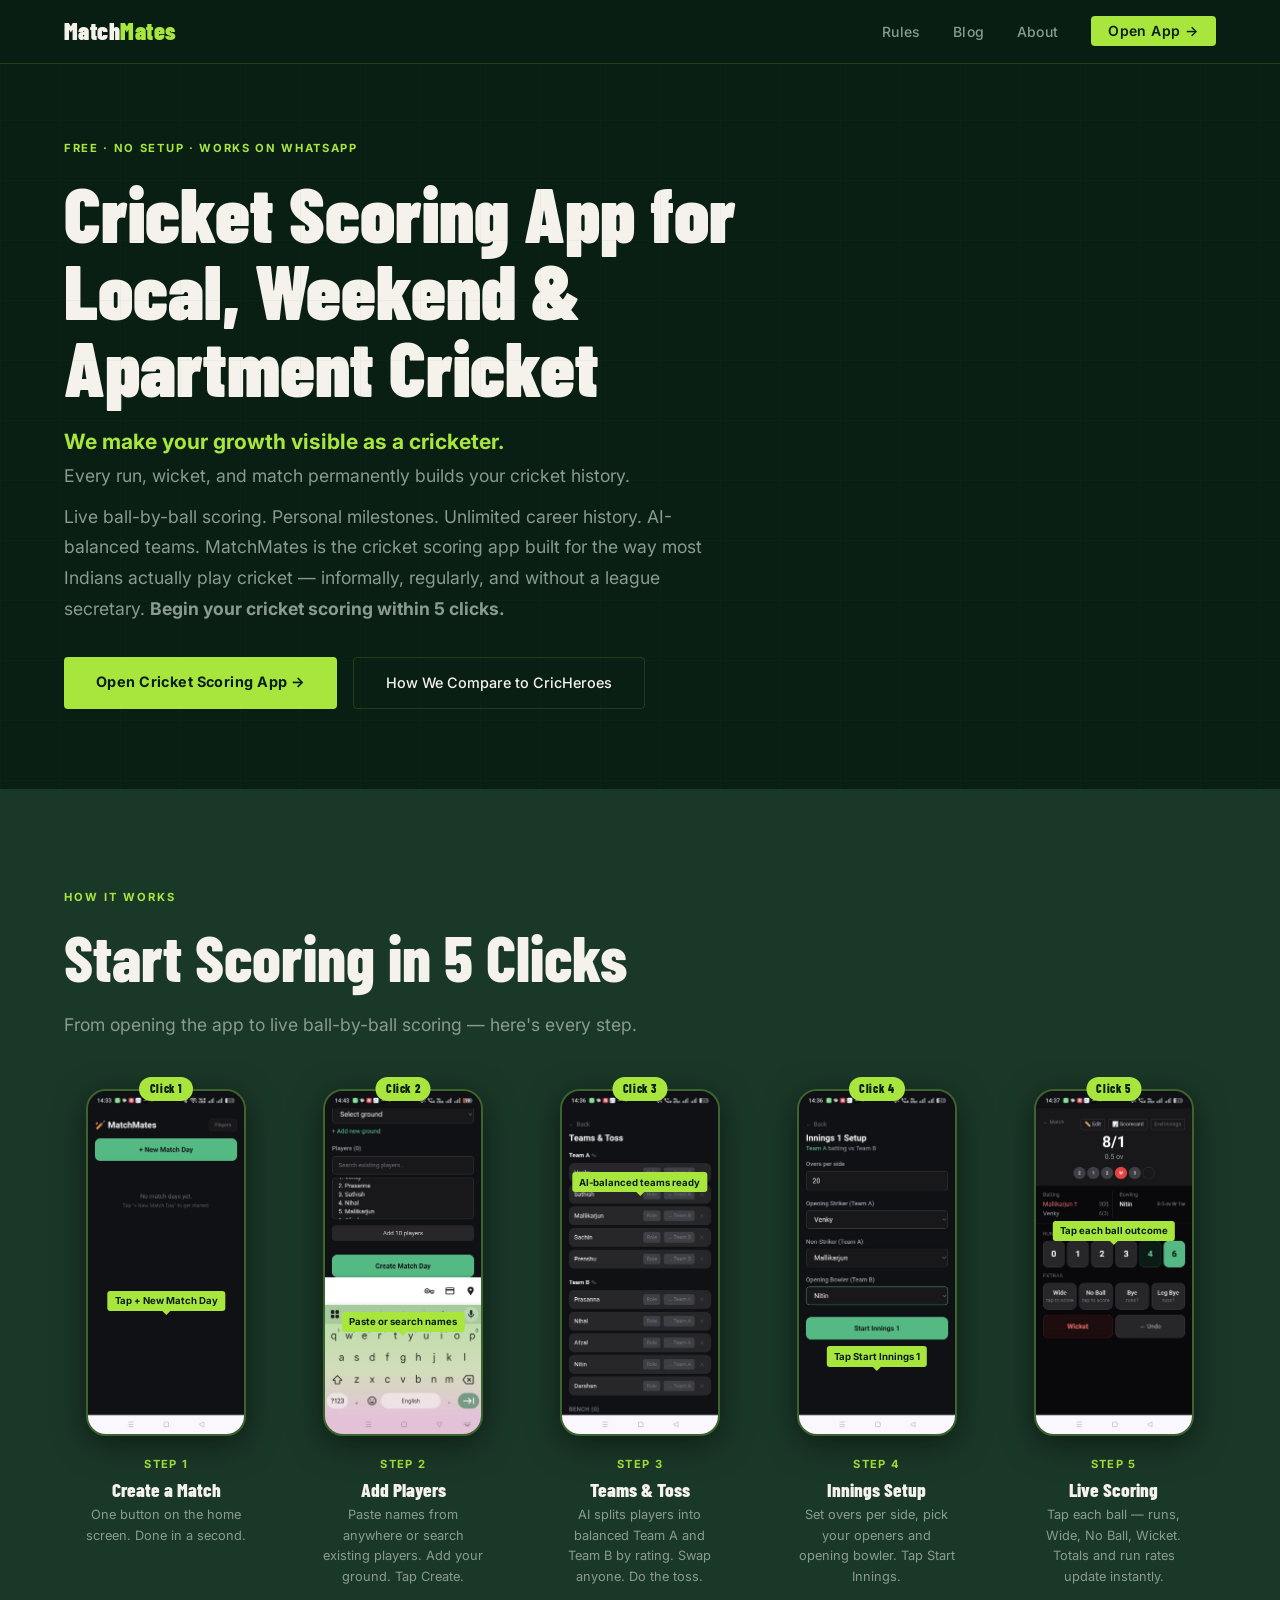
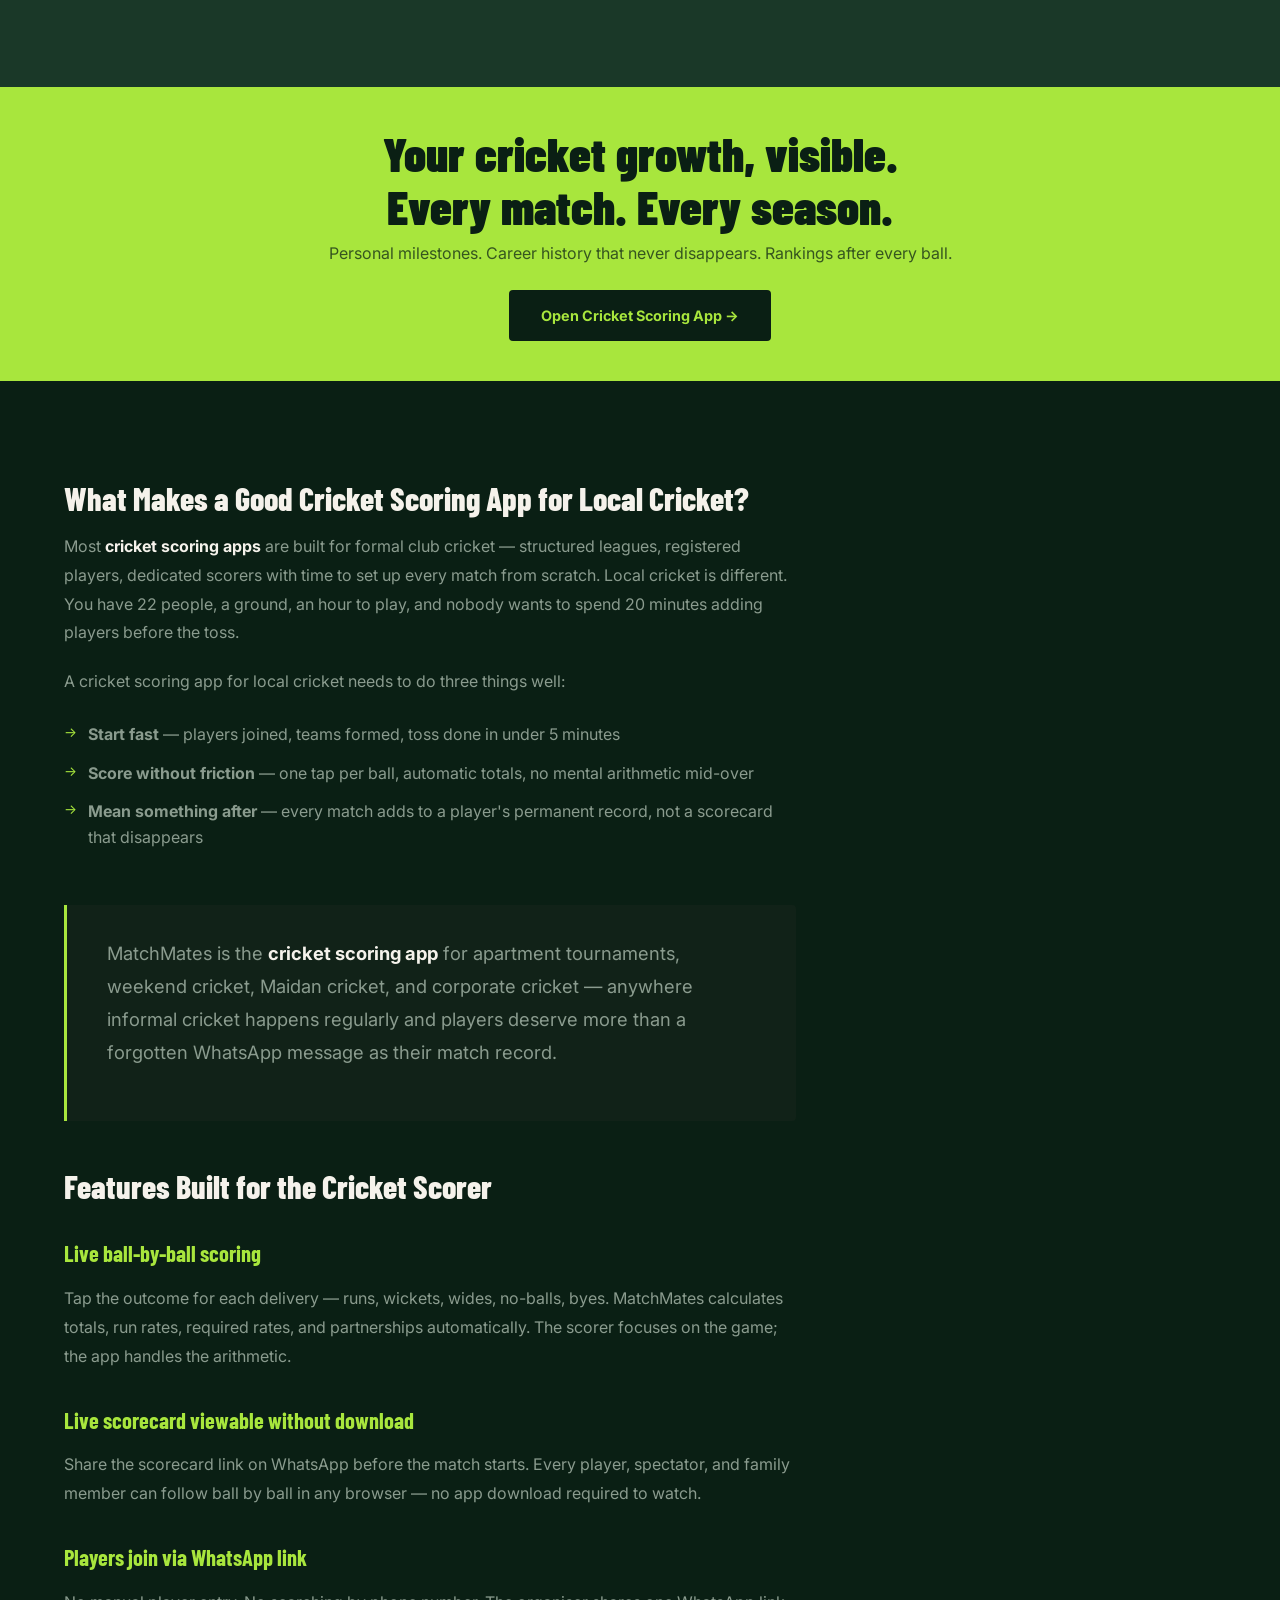
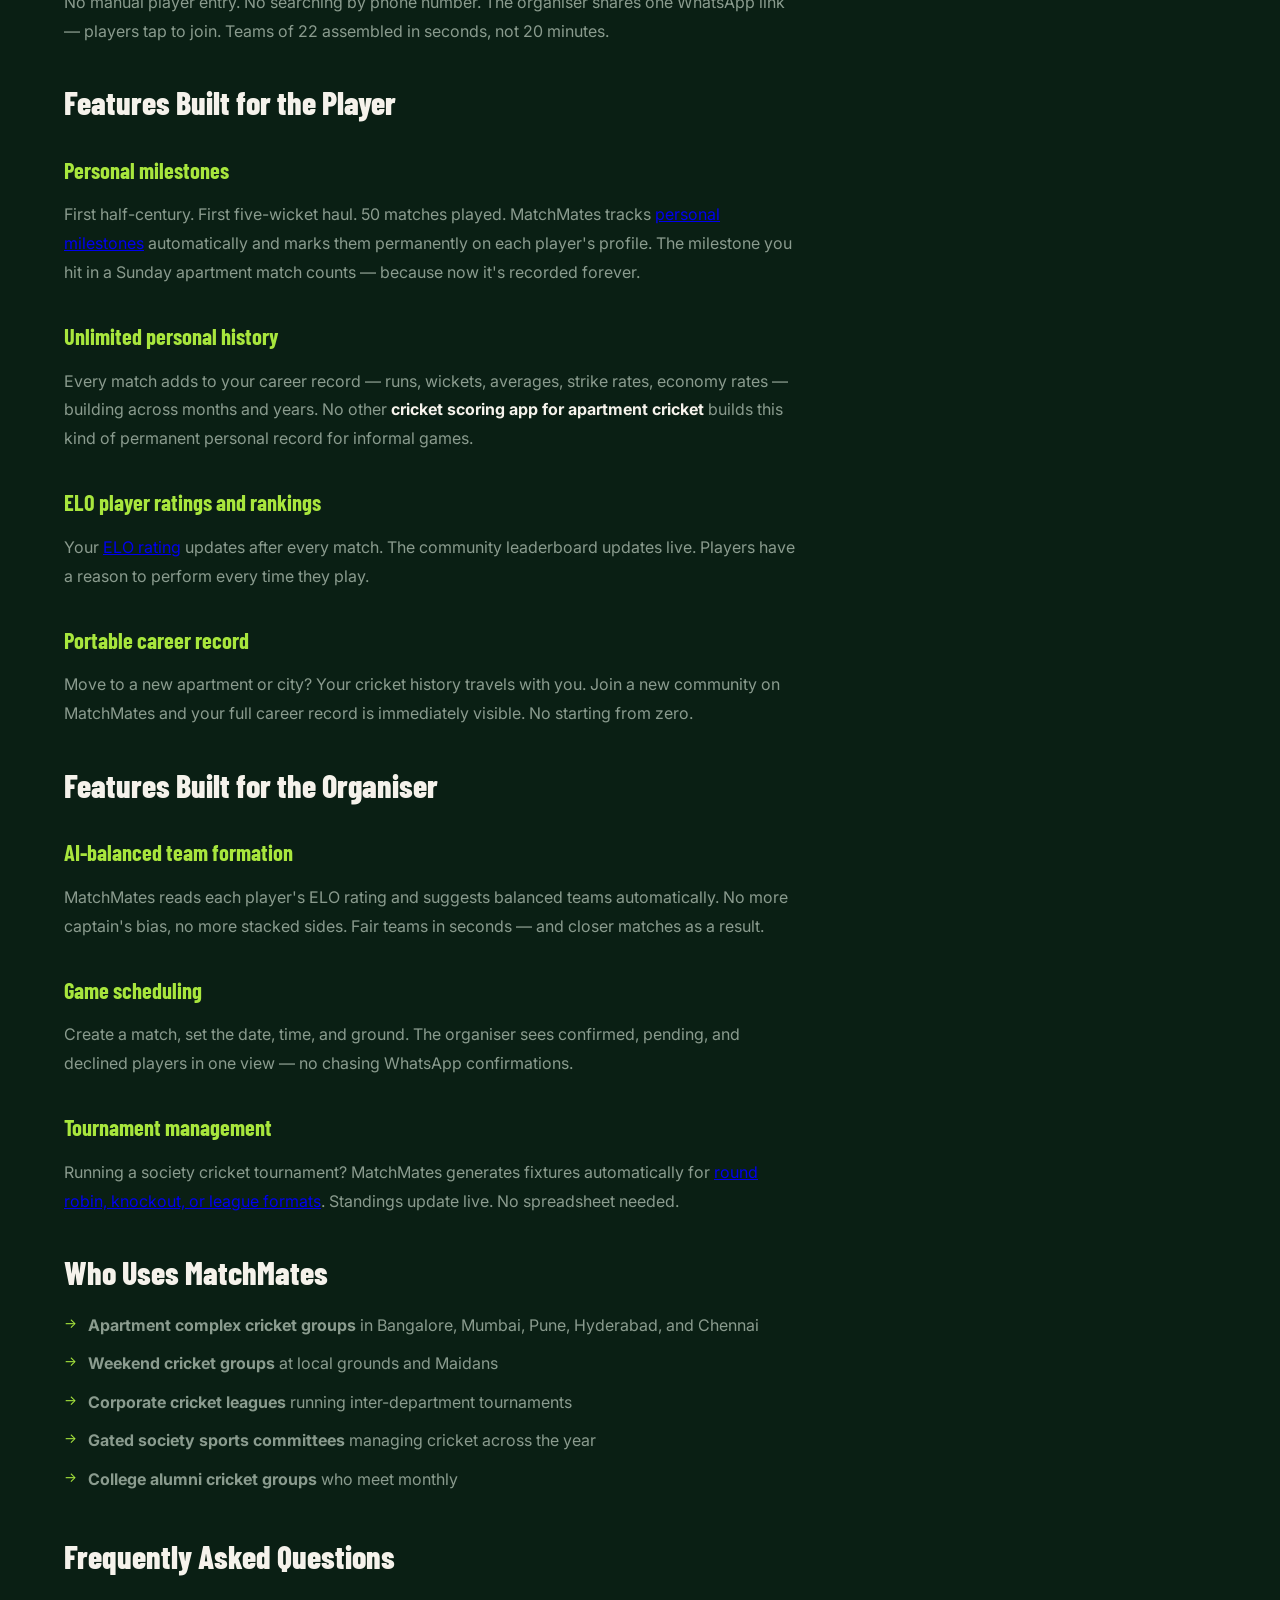
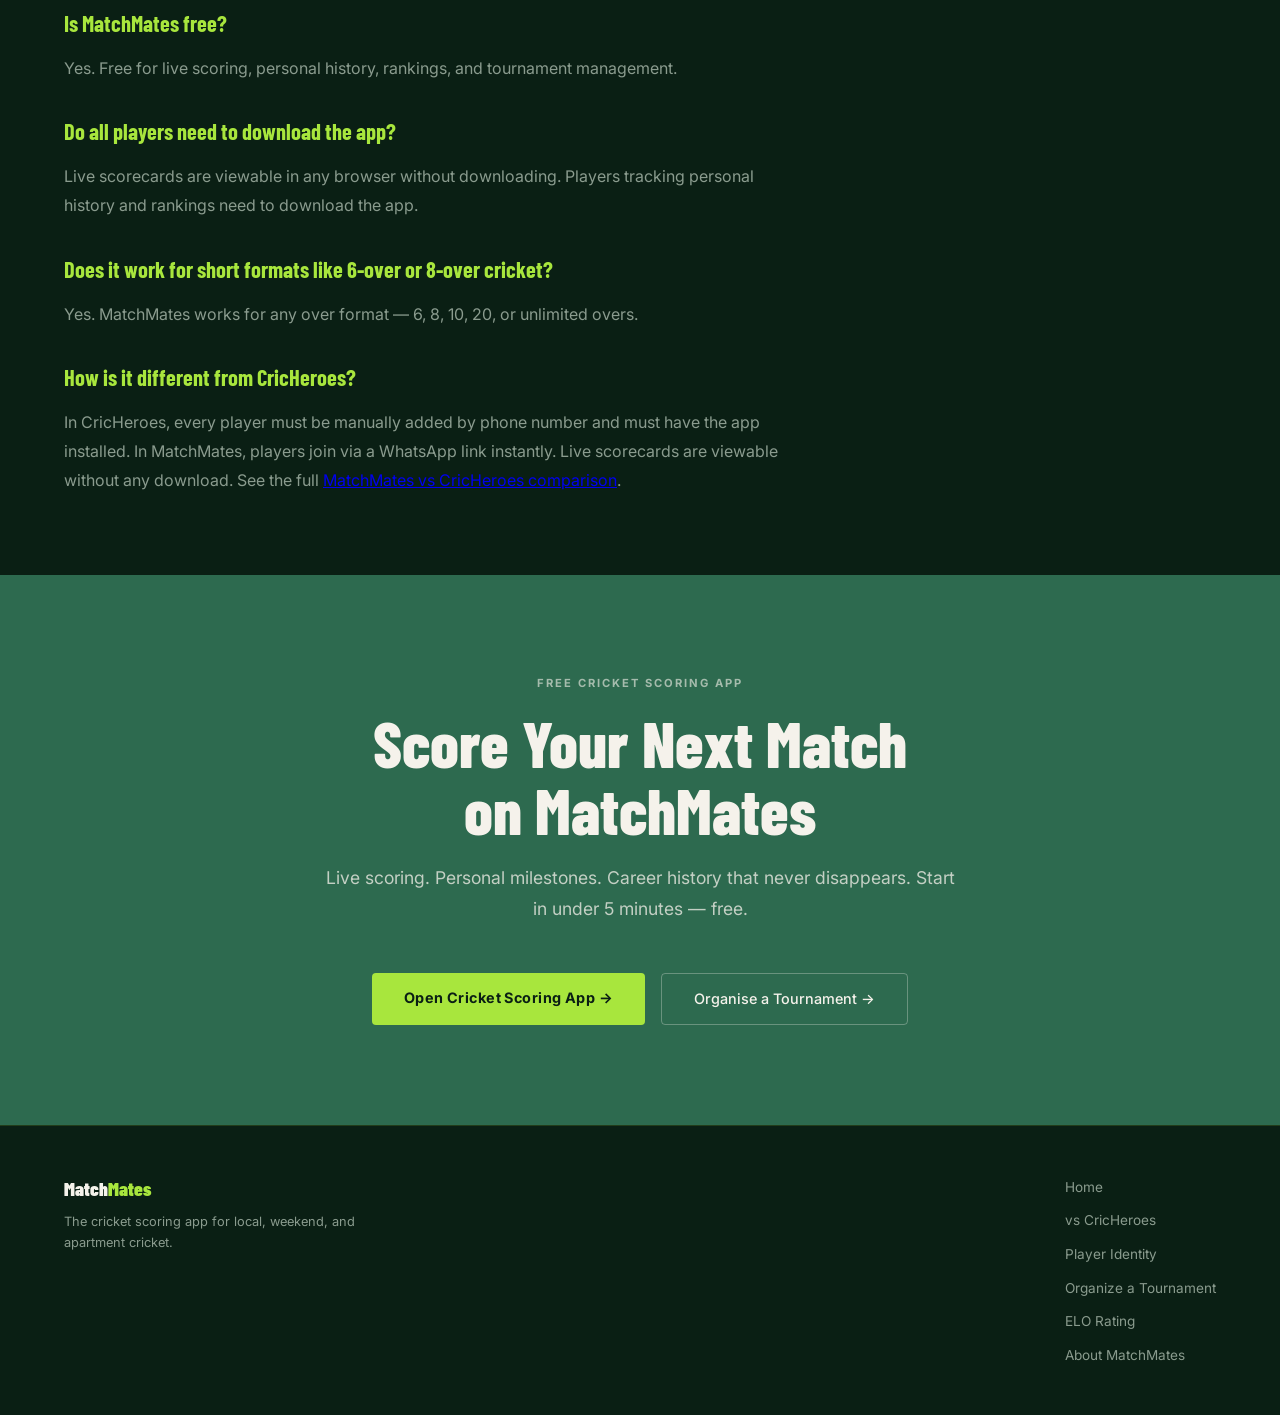
==== commit c3484bec: "Fix homepage nav — Rules, Blog, About, Open App" ====
--- a/index.html
+++ b/index.html
@@ -133,11 +133,8 @@
 <nav>
   <a href="index.html" class="nav-logo">Match<span>Mates</span></a>
   <ul class="nav-links">
-    <li><a href="what-is-csos.html">What is a CSOS?</a></li>
-    <li><a href="player-identity.html">Player Identity</a></li>
-    <li><a href="why-not-whatsapp.html">Why Not WhatsApp?</a></li>
-    <li><a href="vs-cricheroes.html">vs CricHeroes</a></li>
-    <li><a href="organize-tournament.html">Organize</a></li>
+    <li><a href="rules.html">Rules</a></li>
+    <li><a href="blog.html">Blog</a></li>
     <li><a href="about.html">About</a></li>
     <li><a href="https://nf2180.github.io/matchmates" class="nav-cta" target="_blank">Open App →</a></li>
   </ul>
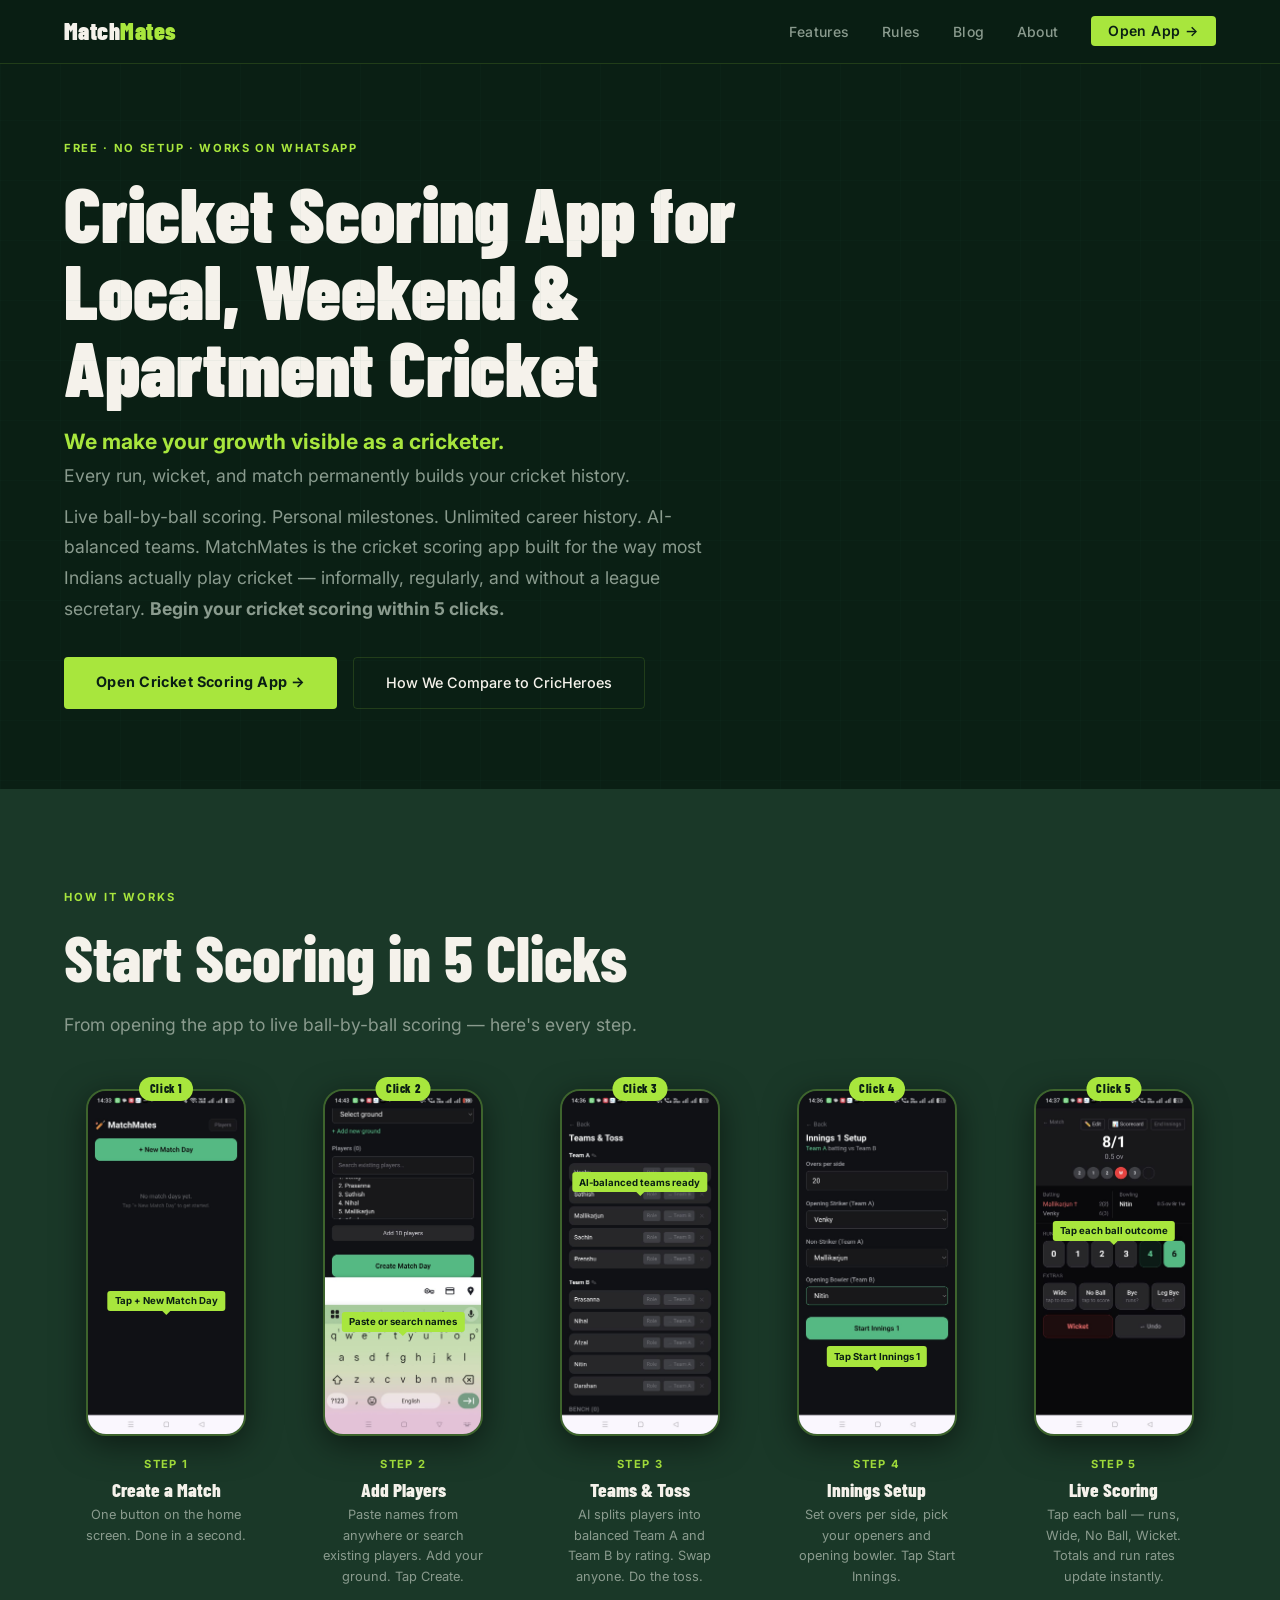
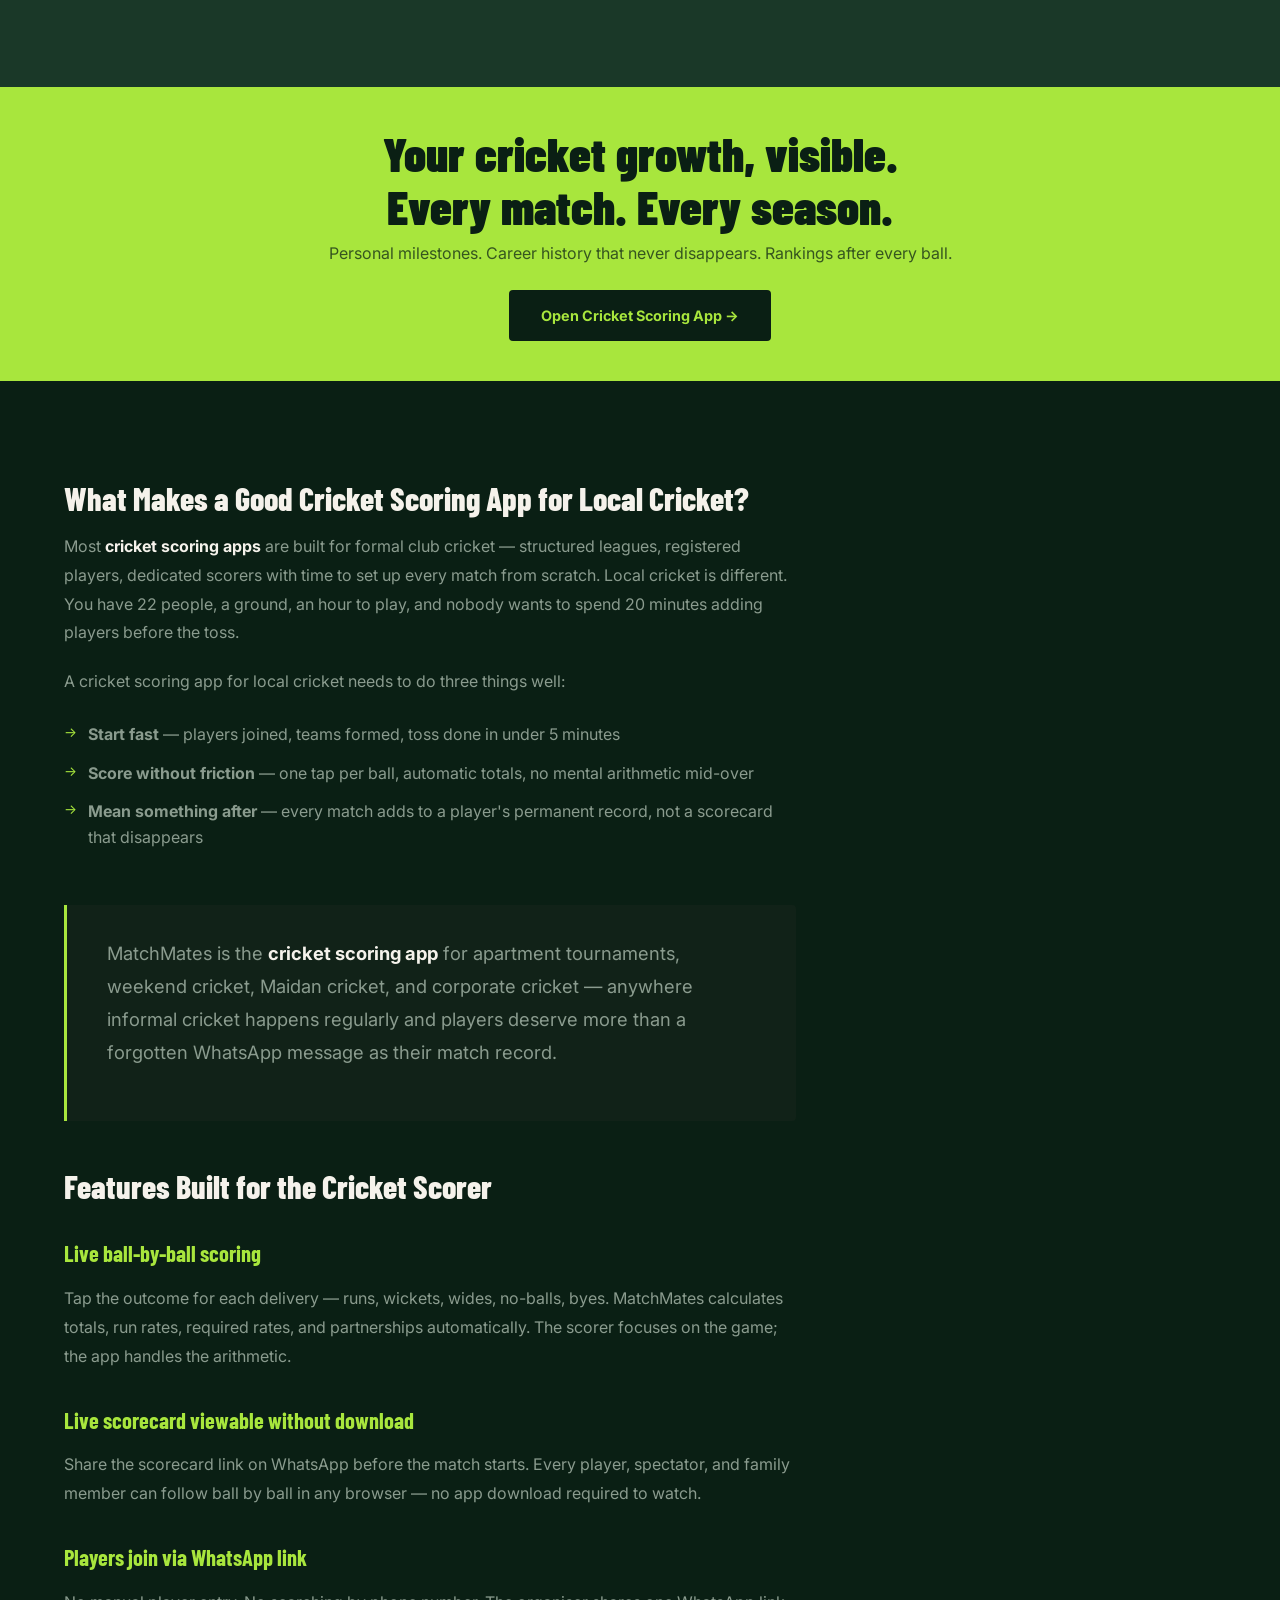
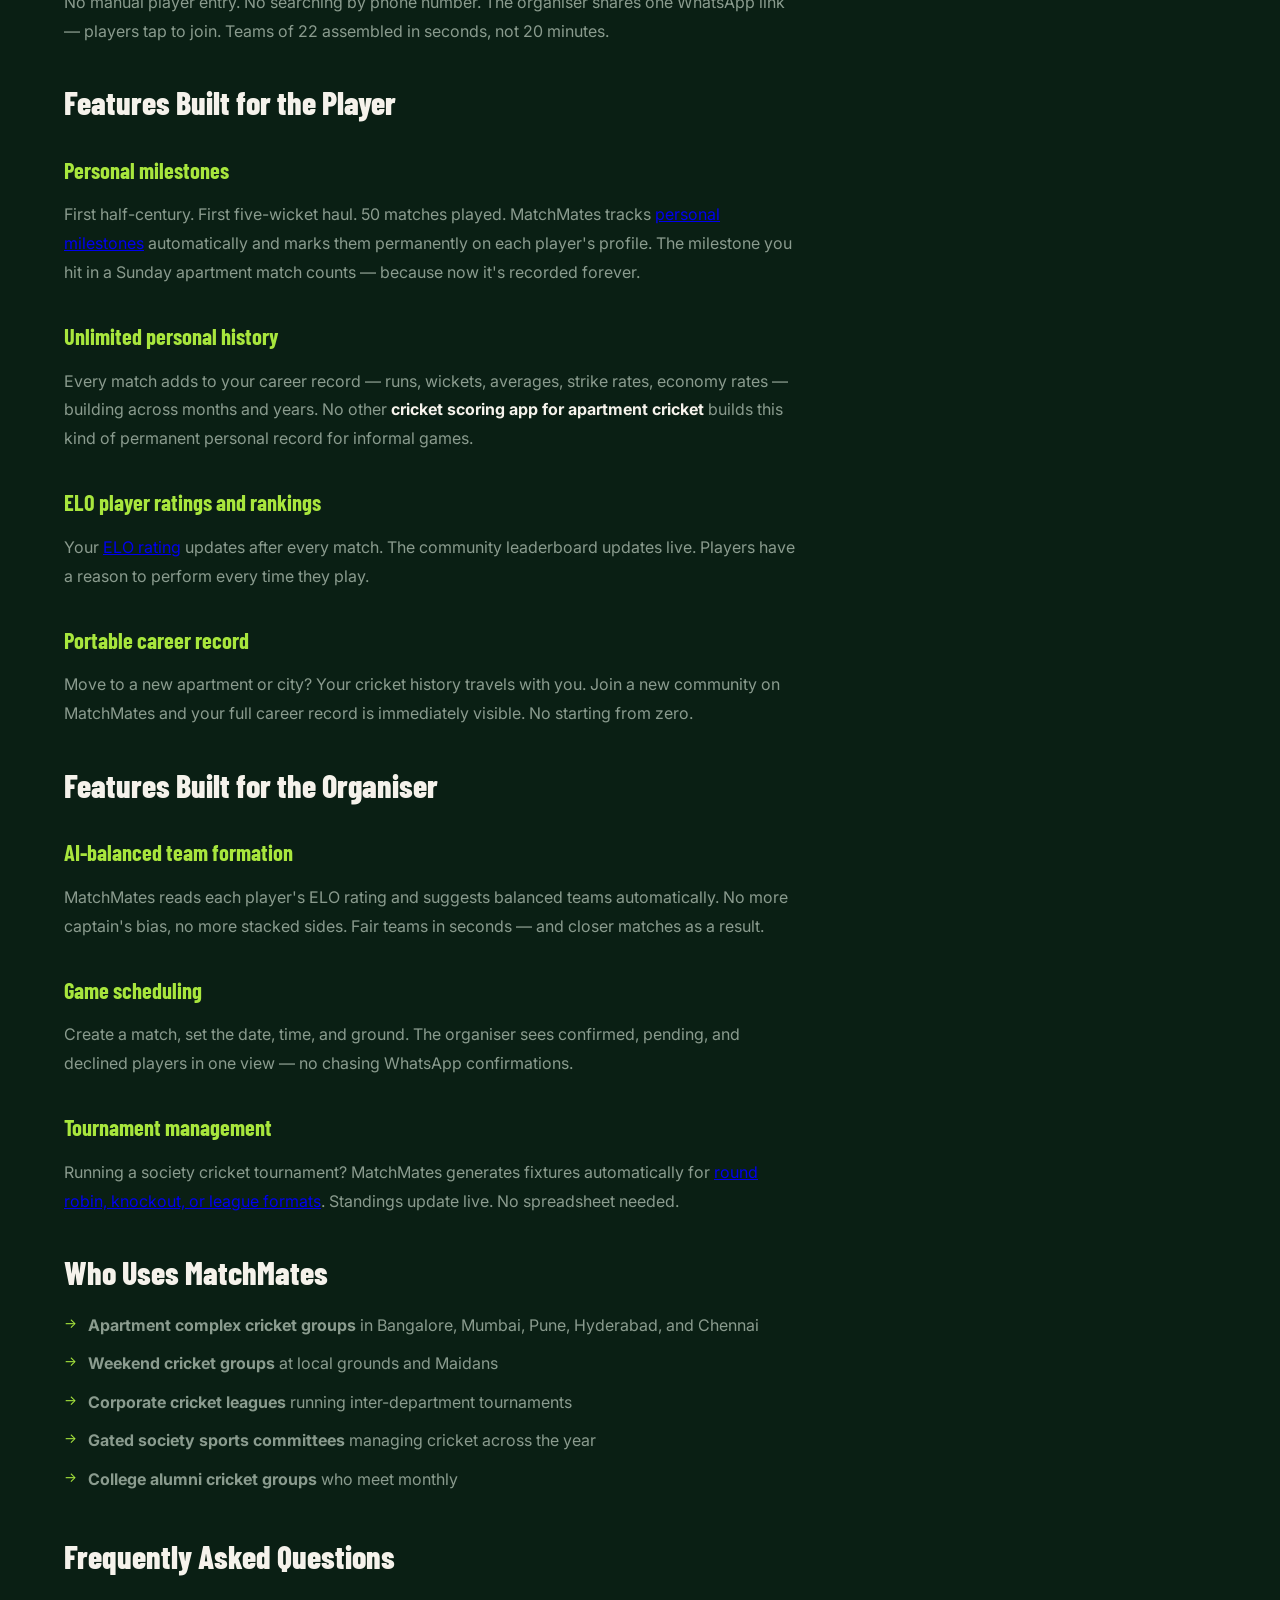
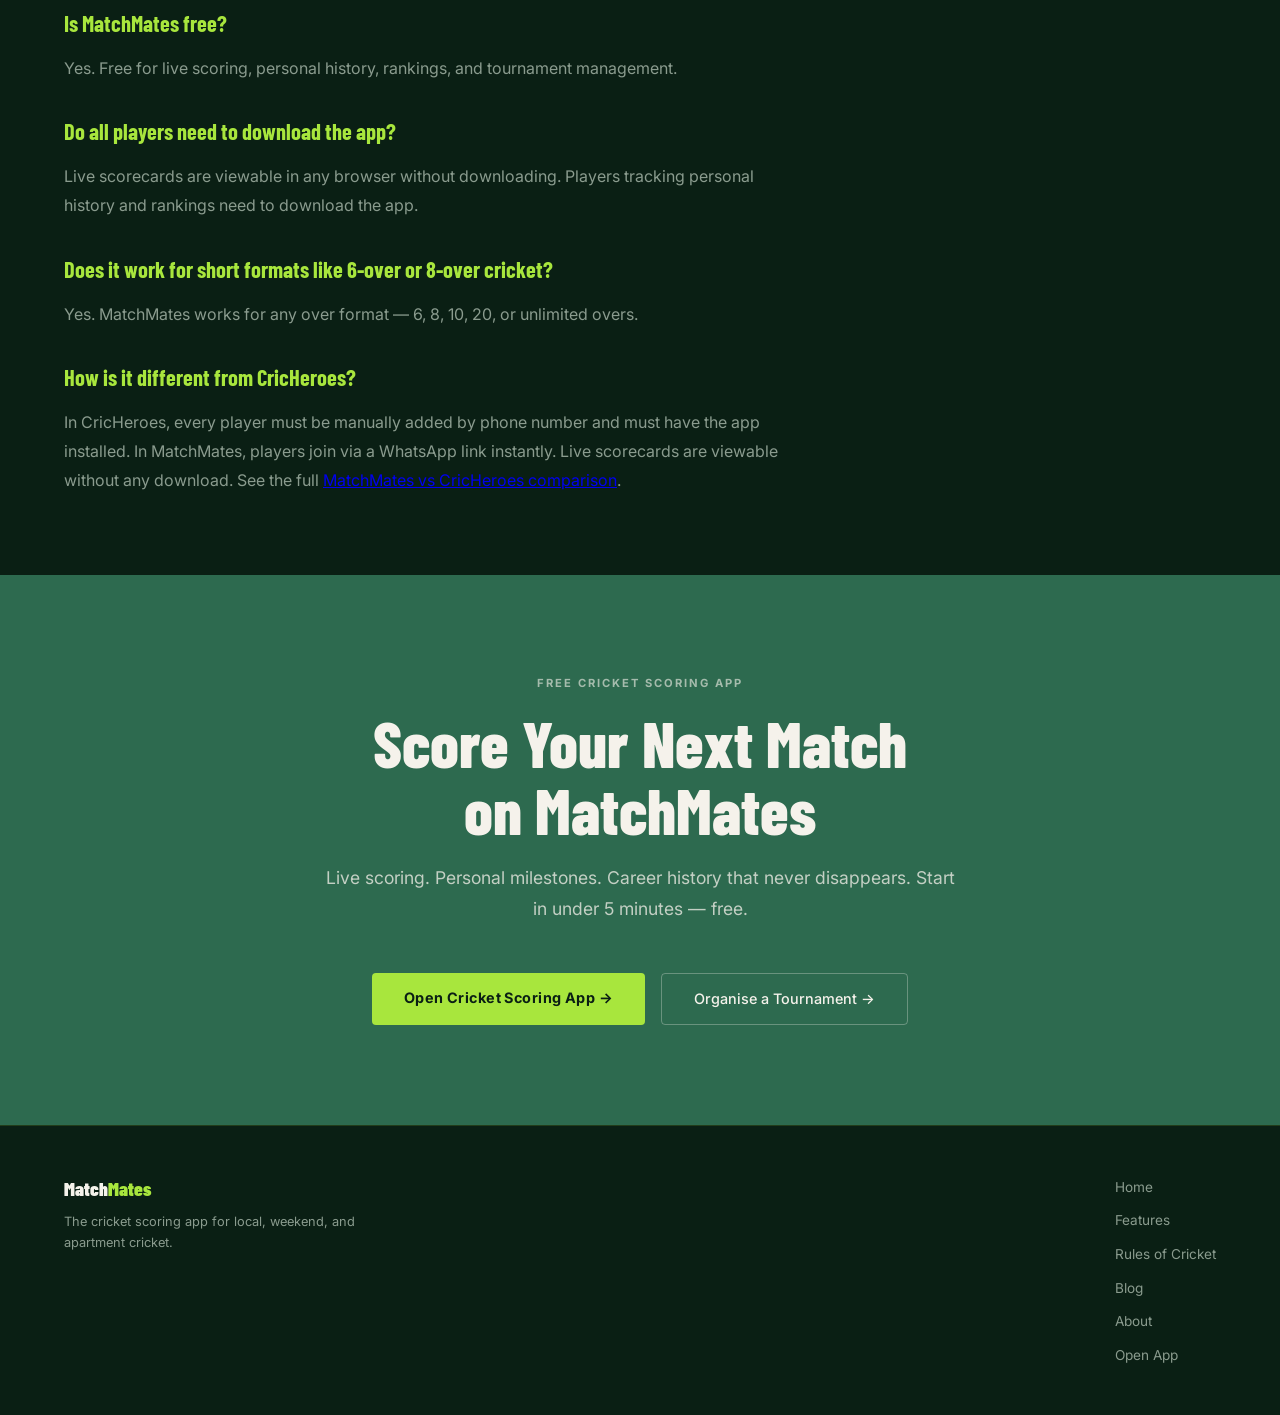
==== commit 2134a04b: "Add features.html, update nav to include Features across all pages" ====
--- a/index.html
+++ b/index.html
@@ -133,6 +133,7 @@
 <nav>
   <a href="index.html" class="nav-logo">Match<span>Mates</span></a>
   <ul class="nav-links">
+    <li><a href="features.html">Features</a></li>
     <li><a href="rules.html">Rules</a></li>
     <li><a href="blog.html">Blog</a></li>
     <li><a href="about.html">About</a></li>
@@ -323,11 +324,11 @@
   </div>
   <ul class="footer-links">
     <li><a href="index.html">Home</a></li>
-    <li><a href="vs-cricheroes.html">vs CricHeroes</a></li>
-    <li><a href="player-identity.html">Player Identity</a></li>
-    <li><a href="organize-tournament.html">Organize a Tournament</a></li>
-    <li><a href="elo-rating.html">ELO Rating</a></li>
-    <li><a href="about.html">About MatchMates</a></li>
+    <li><a href="features.html">Features</a></li>
+    <li><a href="rules.html">Rules of Cricket</a></li>
+    <li><a href="blog.html">Blog</a></li>
+    <li><a href="about.html">About</a></li>
+    <li><a href="https://nf2180.github.io/matchmates" target="_blank">Open App</a></li>
   </ul>
 </footer>
 
